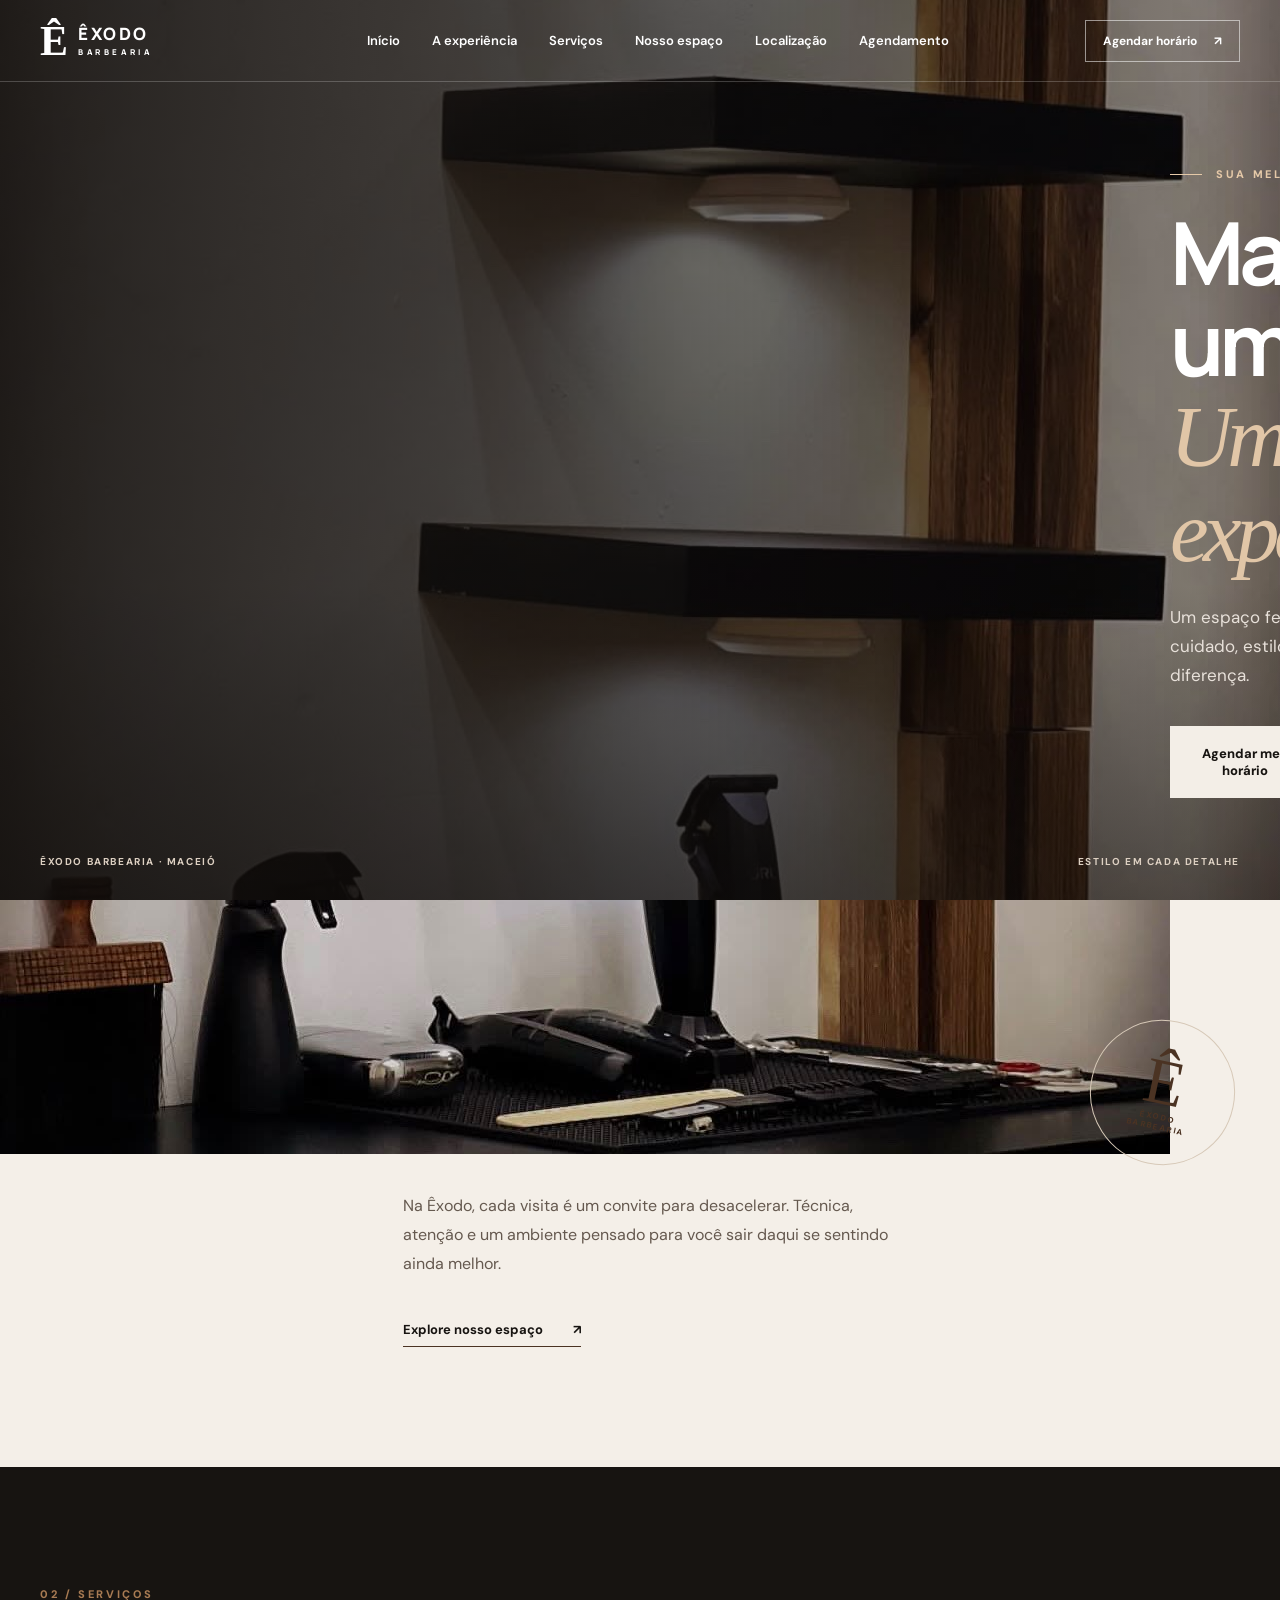
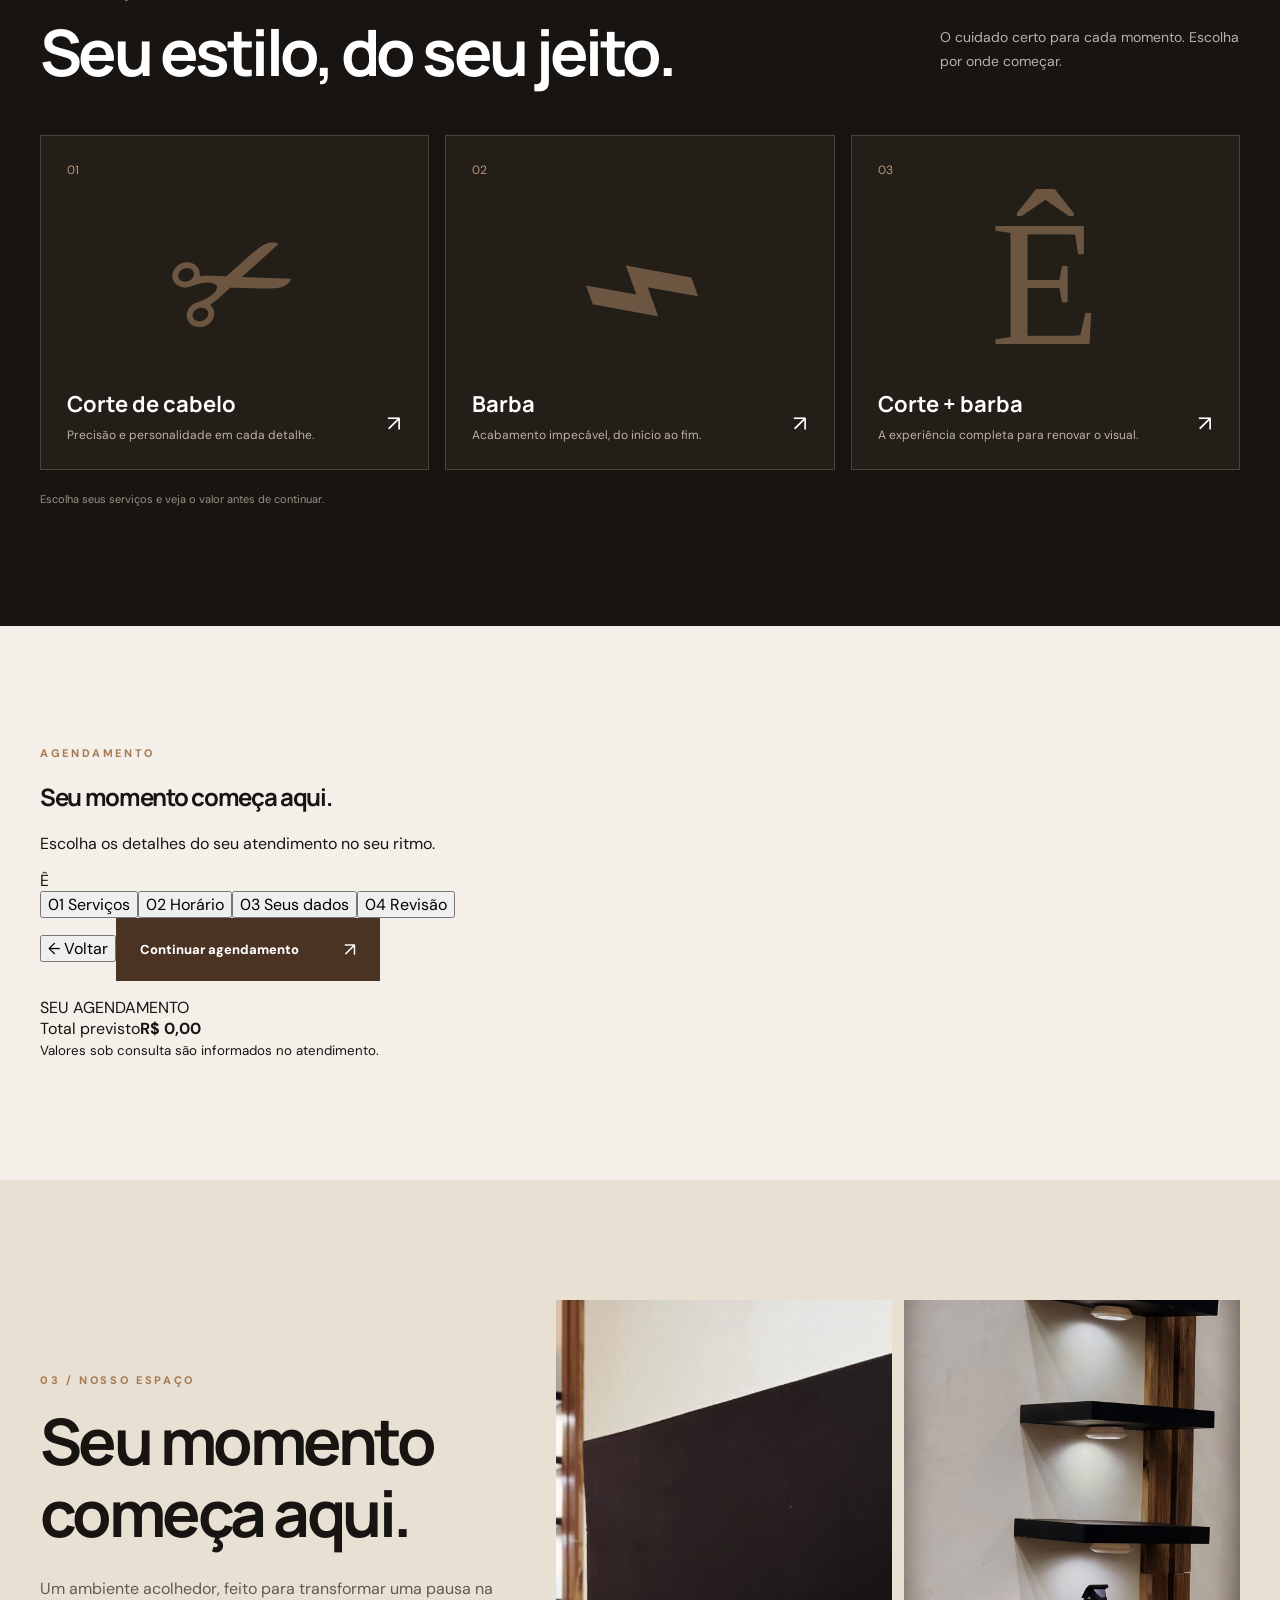
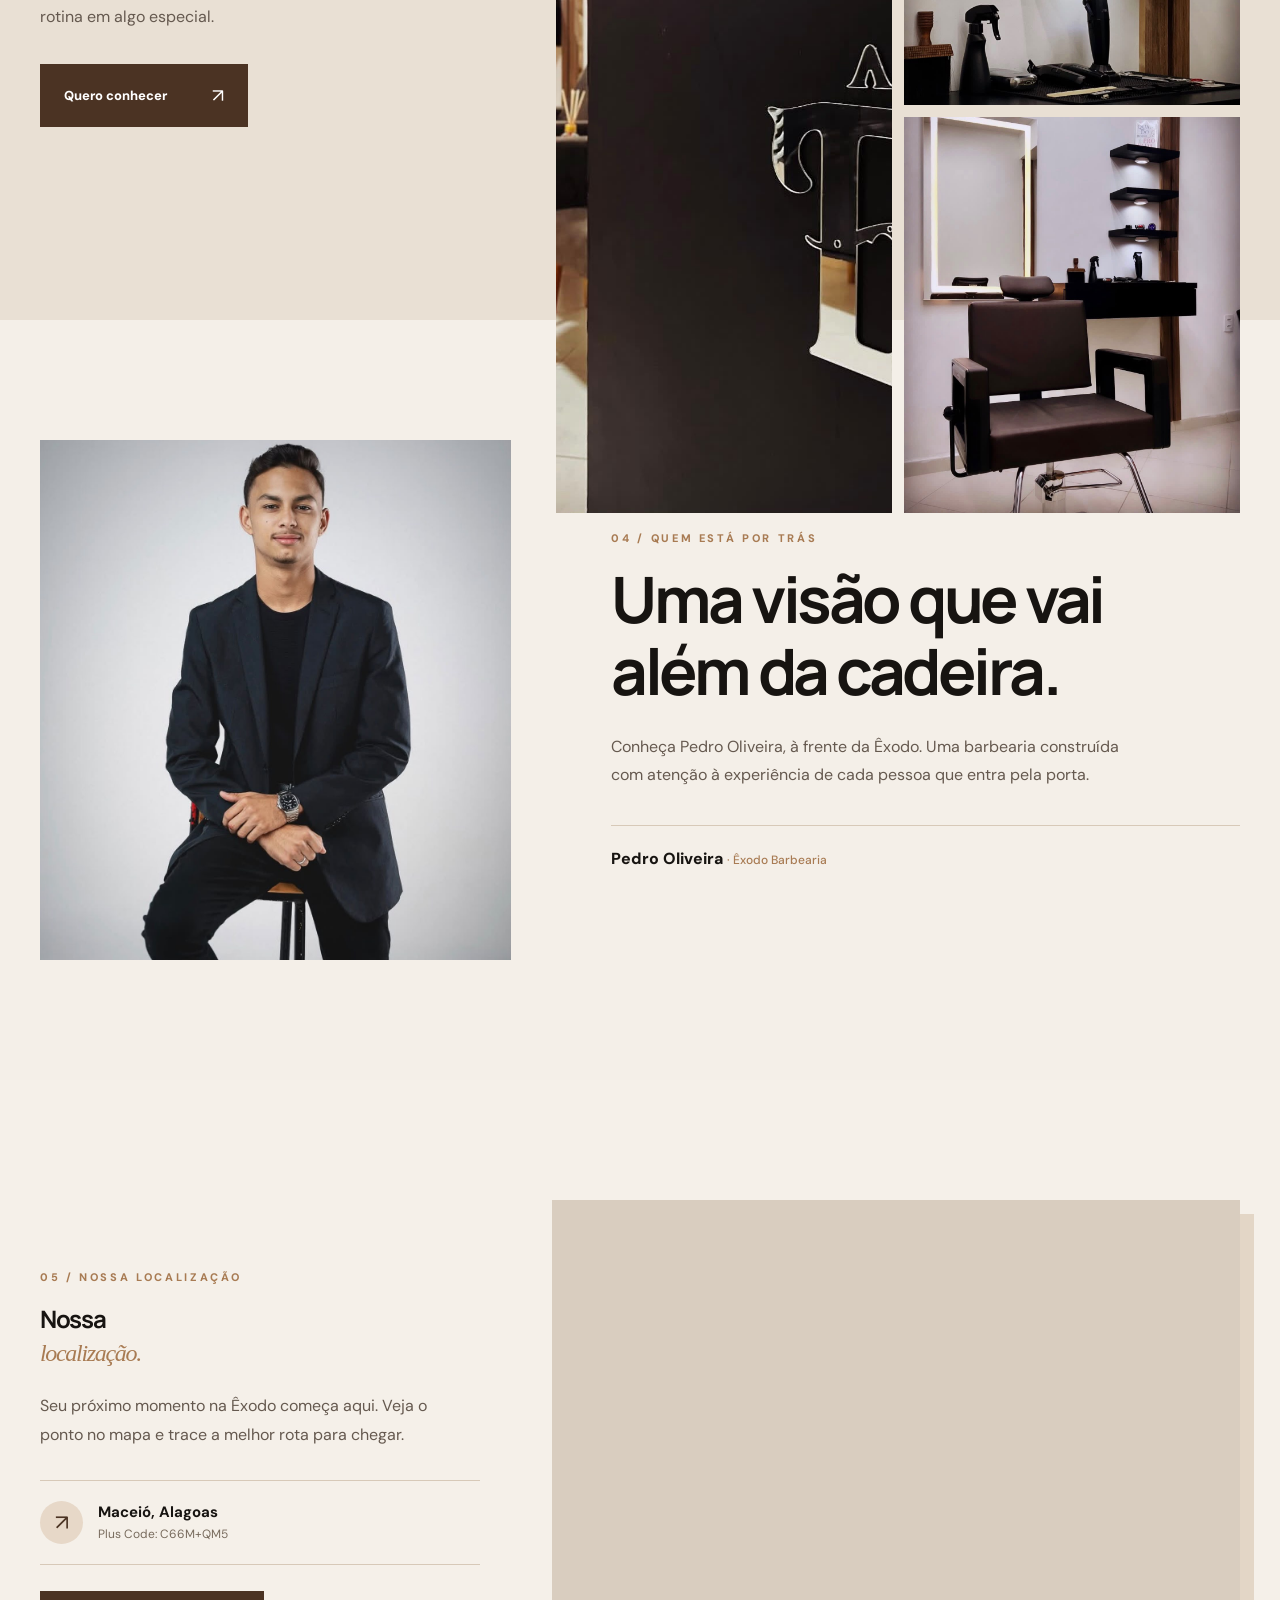
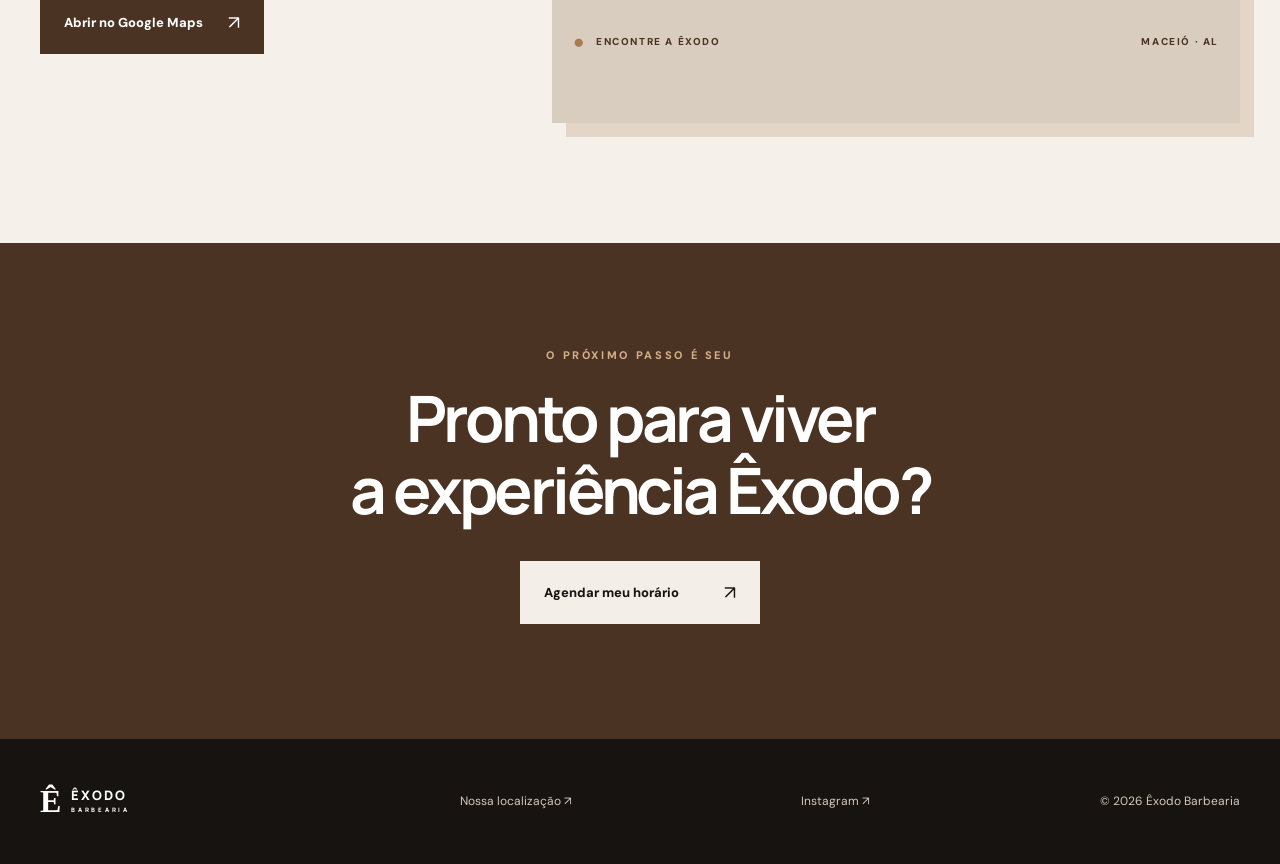
==== index.html @ f3e9aa23 "Atualiza frontend de agendamento da Êxodo" ====
<!doctype html>
<html lang="pt-BR">
<head>
  <meta charset="UTF-8" />
  <meta name="viewport" content="width=device-width, initial-scale=1" />
  <meta name="theme-color" content="#171411" />
  <meta name="description" content="Êxodo Barbearia — cuidado, técnica e presença em cada detalhe." />
  <title>Êxodo Barbearia — Seu estilo, seu momento</title>
  <link rel="preconnect" href="https://fonts.googleapis.com" />
  <link rel="preconnect" href="https://fonts.gstatic.com" crossorigin />
  <link href="https://fonts.googleapis.com/css2?family=DM+Sans:wght@400;500;600;700&family=Manrope:wght@400;500;600;700;800&display=swap" rel="stylesheet" />
  <link rel="stylesheet" href="styles.css" />
</head>
<body>
  <header class="site-header">
    <a class="brand" href="#inicio" aria-label="Êxodo Barbearia, início"><span class="brand-mark">Ê</span><span class="brand-name">ÊXODO <small>BARBEARIA</small></span></a>
    <nav id="navigation" aria-label="Navegação principal"><a href="#inicio">Início</a><a href="#experiencia">A experiência</a><a href="#servicos">Serviços</a><a href="#espaco">Nosso espaço</a><a href="#localizacao">Localização</a><a href="#agendamento">Agendamento</a></nav>
    <button class="header-cta" data-book>Agendar horário <span>↗</span></button>
    <button class="menu-toggle" aria-label="Abrir menu" aria-expanded="false">☰</button>
  </header>
  <main>
    <section class="hero" id="inicio">
      <div class="hero-image" role="img" aria-label="Interior da Êxodo Barbearia"></div><video class="hero-video" autoplay muted loop playsinline preload="metadata" poster="estrutura-exodo2.jpeg" aria-hidden="true"><source src="video-exodo-estrutura-ambiente.mp4" type="video/mp4" /></video>
      <div class="hero-overlay"></div>
      <div class="hero-content wrap"><div class="eyebrow"><span class="line"></span> SUA MELHOR VERSÃO COMEÇA AQUI</div><h1>Mais que um corte.<br><em>Uma experiência.</em></h1><p>Um espaço feito para quem valoriza cuidado, estilo e os detalhes que fazem a diferença.</p><div class="hero-actions"><button class="button button-light" data-book>Agendar meu horário <span>↗</span></button><a class="text-link" href="#experiencia">Conheça a Êxodo <span>↓</span></a></div></div>
      <div class="hero-bottom wrap"><span>ÊXODO BARBEARIA · MACEIÓ</span><span>ESTILO EM CADA DETALHE</span></div>
    </section>
    <section class="intro section wrap" id="experiencia"><div class="section-label">01 / A EXPERIÊNCIA</div><div><h2>O tempo é seu.<br><span>O cuidado é nosso.</span></h2><p>Na Êxodo, cada visita é um convite para desacelerar. Técnica, atenção e um ambiente pensado para você sair daqui se sentindo ainda melhor.</p><a href="#espaco" class="underline-link">Explore nosso espaço <span>↗</span></a></div><div class="intro-stamp"><span>Ê</span><small>ÊXODO<br>BARBEARIA</small></div></section>
    <section class="services section" id="servicos"><div class="wrap"><div class="section-top"><div><div class="section-label">02 / SERVIÇOS</div><h2>Seu estilo, do seu jeito.</h2></div><p>O cuidado certo para cada momento. Escolha por onde começar.</p></div><div class="service-grid"><button class="service-card" data-service="Corte de cabelo"><span class="service-number">01</span><span class="service-art">✂</span><span class="service-info"><strong>Corte de cabelo</strong><small>Precisão e personalidade em cada detalhe.</small></span><span class="service-arrow">↗</span></button><button class="service-card" data-service="Barba"><span class="service-number">02</span><span class="service-art razor">⌁</span><span class="service-info"><strong>Barba</strong><small>Acabamento impecável, do início ao fim.</small></span><span class="service-arrow">↗</span></button><button class="service-card" data-service="Corte + barba"><span class="service-number">03</span><span class="service-art combo">Ê</span><span class="service-info"><strong>Corte + barba</strong><small>A experiência completa para renovar o visual.</small></span><span class="service-arrow">↗</span></button></div><p class="service-note">Escolha seus serviços e veja o valor antes de continuar.</p></div></section>
    <section class="booking-section section" id="agendamento" aria-labelledby="booking-title"><div class="wrap"><div class="booking-heading reveal"><div><div class="section-label">AGENDAMENTO</div><h2 id="booking-title">Seu momento começa aqui.</h2><p>Escolha os detalhes do seu atendimento no seu ritmo.</p></div><div class="booking-heading-mark" aria-hidden="true">Ê</div></div><div class="booking-shell reveal"><nav class="booking-progress" aria-label="Etapas do agendamento"><button type="button" class="progress-step is-active" data-step-nav="1"><span>01</span> Serviços</button><button type="button" class="progress-step" data-step-nav="2"><span>02</span> Horário</button><button type="button" class="progress-step" data-step-nav="3"><span>03</span> Seus dados</button><button type="button" class="progress-step" data-step-nav="4"><span>04</span> Revisão</button></nav><div class="booking-body"><div class="booking-main"><div id="booking-step-content" aria-live="polite"></div><div class="booking-actions"><button type="button" class="booking-back" id="booking-back">← Voltar</button><button type="button" class="button button-dark" id="booking-next">Continuar agendamento <span>↗</span></button></div><p class="booking-feedback" id="booking-feedback" role="status" aria-live="polite"></p></div><aside class="booking-summary" aria-label="Resumo do agendamento"><span class="summary-kicker">SEU AGENDAMENTO</span><div id="booking-summary-content"></div><div class="summary-total"><span>Total previsto</span><strong id="booking-total">R$ 0,00</strong></div><small>Valores sob consulta são informados no atendimento.</small></aside></div></div></div></section>
    <section class="space section" id="espaco"><div class="wrap space-layout"><div class="space-copy"><div class="section-label">03 / NOSSO ESPAÇO</div><h2>Seu momento<br>começa aqui.</h2><p>Um ambiente acolhedor, feito para transformar uma pausa na rotina em algo especial.</p><button class="button button-dark" data-book>Quero conhecer <span>↗</span></button></div><div class="space-gallery"><img src="estrutura-exodo.jpeg" alt="Recepção da Êxodo Barbearia" /><img src="estrutura-exodo2.jpeg" alt="Cadeira e estação de atendimento da Êxodo" /><img src="estrutura-exodo3.jpeg" alt="Detalhes do espaço da Êxodo" /></div></div></section>
    <section class="founder section"><div class="wrap founder-layout"><div class="founder-photo"><img src="pedrooliveira-ceo-exodo.jpeg" alt="Pedro Oliveira, fundador da Êxodo Barbearia" /></div><div class="founder-copy"><div class="section-label">04 / QUEM ESTÁ POR TRÁS</div><h2>Uma visão que vai<br>além da cadeira.</h2><p>Conheça Pedro Oliveira, à frente da Êxodo. Uma barbearia construída com atenção à experiência de cada pessoa que entra pela porta.</p><div class="founder-name">Pedro Oliveira <span>· Êxodo Barbearia</span></div></div></div></section>
    <section class="location section" id="localizacao"><div class="wrap location-layout"><div class="location-copy"><div class="section-label">05 / NOSSA LOCALIZAÇÃO</div><h2>Nossa<br><span>localização.</span></h2><p>Seu próximo momento na Êxodo começa aqui. Veja o ponto no mapa e trace a melhor rota para chegar.</p><div class="location-details"><span class="location-icon" aria-hidden="true">↗</span><div><strong>Maceió, Alagoas</strong><small>Plus Code: C66M+QM5</small></div></div><a class="button button-dark location-button" href="https://maps.app.goo.gl/h9HuEcbDPDFx8FQZ6?g_st=ic" target="_blank" rel="noopener noreferrer" aria-label="Abrir localização no Google Maps">Abrir no Google Maps <span>↗</span></a></div><div class="location-map"><iframe title="Mapa da localização da Êxodo em Maceió" src="https://www.google.com/maps?q=-9.5881111,-35.7657778&amp;z=16&amp;output=embed" loading="lazy" referrerpolicy="no-referrer-when-downgrade" allowfullscreen></iframe><div class="map-caption"><span class="map-pin" aria-hidden="true">●</span><span>ENCONTRE A ÊXODO</span><span>MACEIÓ · AL</span></div></div></div></section>
    <section class="final-cta"><div class="wrap"><div class="section-label">O PRÓXIMO PASSO É SEU</div><h2>Pronto para viver<br>a experiência Êxodo?</h2><button class="button button-light" data-book>Agendar meu horário <span>↗</span></button></div></section>
  </main>
  <footer><div class="wrap footer-inner"><a class="brand" href="#inicio"><span class="brand-mark">Ê</span><span class="brand-name">ÊXODO <small>BARBEARIA</small></span></a><a href="#localizacao">Nossa localização ↗</a><a href="https://www.instagram.com/exodobarbearia_mcz/" target="_blank" rel="noopener noreferrer">Instagram ↗</a><span>© 2026 Êxodo Barbearia</span></div></footer>
  <script src="booking-config.js"></script>
  <script src="script.js"></script>
</body>
</html>
---- styles.css ----
:root{--ink:#171411;--brown:#4b3323;--tan:#a87b53;--cream:#f4efe8;--paper:#e9e0d4;--line:#d7c9b8}*{box-sizing:border-box}html{scroll-behavior:smooth}body{margin:0;background:var(--cream);color:var(--ink);font-family:'DM Sans',sans-serif}button,a{font:inherit}button{cursor:pointer}a{color:inherit;text-decoration:none}.wrap{width:min(1200px,calc(100% - 64px));margin:auto}.site-header{height:82px;position:absolute;top:0;left:0;right:0;z-index:10;display:flex;align-items:center;gap:40px;padding:0 max(32px,calc((100vw - 1200px)/2));color:white;border-bottom:1px solid #ffffff35}.brand{display:flex;align-items:center;gap:10px;min-width:190px}.brand-mark{font-family:Georgia,serif;font-weight:bold;font-size:42px;line-height:1}.brand-name{font-family:Manrope,sans-serif;font-size:17px;font-weight:800;letter-spacing:.15em;line-height:1.05}.brand-name small{display:block;font-size:8px;letter-spacing:.45em;margin-top:5px}.site-header nav{display:flex;align-items:center;gap:32px;margin:auto;font-size:13px;font-weight:600}.site-header nav a:hover,.text-link:hover{color:#dcc3a6}.header-cta{border:1px solid #fff8;background:transparent;color:white;padding:12px 17px;font-size:12px;font-weight:700;white-space:nowrap}.header-cta span{margin-left:14px}.header-cta:hover{background:white;color:var(--ink)}.menu-toggle{display:none;border:0;background:none;color:white;font-size:28px}.hero{min-height:770px;height:100vh;max-height:950px;position:relative;color:white;display:flex;align-items:center}.hero-image,.hero-overlay{position:absolute;inset:0}.hero-image{background:url('estrutura-exodo2.jpeg') center 48%/cover}.hero-overlay{background:linear-gradient(90deg,rgba(15,12,10,.88) 0%,rgba(15,12,10,.68) 42%,rgba(15,12,10,.25) 100%),linear-gradient(0deg,rgba(15,12,10,.44),transparent 35%)}.hero-content{position:relative;z-index:1;padding-top:65px}.eyebrow,.section-label,.modal-label{font-size:11px;font-weight:800;letter-spacing:.24em}.eyebrow{display:flex;align-items:center;gap:14px;color:#e5c9a8}.line{width:32px;height:1px;background:currentColor}.hero h1,h2{font-family:Manrope,sans-serif;letter-spacing:-.055em}.hero h1{font-size:clamp(50px,6.8vw,100px);line-height:1.04;margin:26px 0}.hero h1 em{font-family:Georgia,serif;font-weight:400;letter-spacing:-.065em;color:#e1c6a7}.hero-content p{font-size:17px;line-height:1.7;max-width:480px;color:#e8e1da}.hero-actions{display:flex;align-items:center;gap:36px;margin-top:36px}.button{border:0;padding:19px 24px;font-weight:800;font-size:13px;display:inline-flex;gap:45px;align-items:center;justify-content:space-between}.button span{font-size:19px;font-weight:400}.button-light{background:#f3eee7;color:var(--ink)}.button-dark{background:var(--brown);color:white}.button:hover{transform:translateY(-2px)}.text-link{font-size:13px;font-weight:700}.text-link span{margin-left:12px}.hero-bottom{position:absolute;bottom:32px;left:0;right:0;z-index:1;display:flex;justify-content:space-between;font-size:10px;font-weight:700;letter-spacing:.16em;color:#ddd0c2}.section{padding-top:120px;padding-bottom:120px}.section-label{color:var(--tan)}.intro{display:grid;grid-template-columns:1fr 2fr 150px;gap:40px;align-items:start}.intro h2,.section-top h2,.space h2,.founder h2,.final-cta h2{font-size:clamp(40px,5vw,68px);line-height:1.12;margin:0 0 26px}.intro h2 span{font-family:Georgia,serif;font-weight:400;font-style:italic;color:var(--tan)}.intro p,.space p,.founder p{max-width:510px;font-size:16px;line-height:1.8;color:#65594f}.underline-link{display:inline-flex;border-bottom:1px solid var(--brown);padding:18px 0 8px;margin-top:8px;font-size:13px;font-weight:700;gap:30px}.intro-stamp{border:1px solid var(--line);border-radius:50%;width:145px;height:145px;display:flex;flex-direction:column;align-items:center;justify-content:center;transform:rotate(12deg);color:var(--brown)}.intro-stamp span{font-family:Georgia,serif;font-size:65px;line-height:.9}.intro-stamp small{text-align:center;font-size:8px;font-weight:800;letter-spacing:.2em}.services{background:var(--ink);color:white}.section-top{display:flex;align-items:end;justify-content:space-between;gap:30px;margin-bottom:48px}.section-top h2{margin:15px 0 0}.section-top p{width:300px;line-height:1.7;color:#bcb0a5;font-size:14px}.service-grid{display:grid;grid-template-columns:repeat(3,1fr);gap:16px}.service-card{background:#241e19;border:1px solid #4e4138;color:white;min-height:335px;text-align:left;padding:26px;display:flex;flex-direction:column;position:relative;overflow:hidden;transition:background .2s,transform .2s}.service-card:hover{background:#33281f;transform:translateY(-4px)}.service-number{font-size:12px;color:#bc9776}.service-art{font-family:Georgia,serif;font-size:150px;line-height:1;margin:auto;color:#a98462;opacity:.55;transform:rotate(-20deg)}.service-art.razor{font-size:210px}.service-art.combo{font-size:180px;transform:none}.service-info{display:flex;flex-direction:column;gap:8px}.service-info strong{font-family:Manrope,sans-serif;font-size:22px}.service-info small{font-size:12px;color:#bdb2a8}.service-arrow{position:absolute;right:27px;bottom:31px;font-size:22px}.service-note{color:#9e9185;font-size:11px;margin:22px 0 0}.space{background:var(--paper)}.space-layout{display:grid;grid-template-columns: .8fr 1.2fr;gap:60px;align-items:center}.space h2{margin-top:18px}.space-copy p{margin-bottom:32px}.space-gallery{height:500px;display:grid;grid-template-columns:1fr 1fr;grid-template-rows:1fr 1fr;gap:12px}.space-gallery img{width:100%;height:100%;object-fit:cover}.space-gallery img:first-child{grid-row:span 2}.founder-layout{display:grid;grid-template-columns:.75fr 1fr;gap:100px;align-items:center}.founder-photo{height:520px;overflow:hidden;background:#ded9d3}.founder-photo img{height:100%;width:100%;object-fit:cover;object-position:center 23%}.founder h2{margin-top:18px}.founder-name{border-top:1px solid var(--line);padding-top:22px;margin-top:35px;font-weight:800}.founder-name span{color:var(--tan);font-size:12px;font-weight:500}.final-cta{background:var(--brown);color:white;text-align:center;padding:105px 0 115px}.final-cta .section-label{color:#d4ae88}.final-cta h2{margin:20px 0 35px}footer{background:#161310;color:#d5c9bb}.footer-inner{min-height:125px;display:flex;align-items:center;justify-content:space-between;gap:25px;font-size:12px}footer .brand{color:white}footer .brand-mark{font-size:32px}footer .brand-name{font-size:13px}footer .brand-name small{font-size:6px}dialog{border:0;width:min(520px,calc(100% - 32px));padding:44px;background:var(--cream);color:var(--ink);box-shadow:0 30px 100px #0009}dialog::backdrop{background:#100d0ac9}.modal-close{position:absolute;right:20px;top:14px;background:none;border:0;font-size:30px;color:var(--brown)}dialog h2{font-size:36px;line-height:1.12;margin:18px 0}dialog p{color:#73675d;line-height:1.6;font-size:14px}.booking-options{display:grid;gap:8px;margin:28px 0}.booking-options button{background:white;border:1px solid var(--line);padding:17px;text-align:left;display:flex;justify-content:space-between;font-weight:700}.booking-options button:hover,.booking-options button.selected{border-color:var(--brown);background:#ece0d3}.booking-selection{font-size:13px;font-weight:700;color:var(--brown);margin-bottom:18px}.modal-disclaimer{display:block;font-size:11px;color:#81766b;line-height:1.5}@media(max-width:900px){.site-header{padding:0 24px}.site-header nav{gap:16px}.site-header nav a{font-size:11px}.header-cta{padding:10px}.intro{grid-template-columns:1fr 2fr}.intro-stamp{display:none}.founder-layout{gap:50px}}@media(max-width:680px){.wrap{width:calc(100% - 40px)}.site-header{height:70px;padding:0 20px;justify-content:space-between}.brand{min-width:auto}.brand-mark{font-size:35px}.brand-name{font-size:14px}.site-header nav{display:none;position:absolute;top:70px;left:0;right:0;background:var(--ink);padding:22px;flex-direction:column;align-items:stretch;gap:0}.site-header nav.open{display:flex}.site-header nav a{padding:13px 0;font-size:15px}.header-cta{display:none}.menu-toggle{display:block}.hero{min-height:690px;height:88vh}.hero-image{background-position:58% center}.hero-overlay{background:linear-gradient(90deg,#100d0bd9,#100d0b65),linear-gradient(0deg,#100d0b90,transparent 40%)}.hero-content{padding-top:60px}.hero h1{font-size:clamp(46px,12vw,68px)}.hero-content p{font-size:14px;max-width:340px}.hero-actions{align-items:flex-start;flex-direction:column;gap:24px}.hero-bottom span:last-child{display:none}.section{padding-top:80px;padding-bottom:80px}.intro,.space-layout,.founder-layout{display:block}.intro>.section-label{margin-bottom:28px}.intro h2,.section-top h2,.space h2,.founder h2,.final-cta h2{font-size:42px}.section-top{display:block}.section-top p{width:auto}.service-grid{grid-template-columns:1fr}.service-card{min-height:220px}.service-art{font-size:95px}.service-art.razor{font-size:120px}.service-art.combo{font-size:110px}.space-gallery{height:380px;margin-top:45px}.founder-photo{height:380px;margin-bottom:40px}.final-cta{padding:85px 0}.footer-inner{padding:35px 0;display:grid;grid-template-columns:1fr 1fr}.footer-inner .brand{grid-column:span 2}}

.location{background:#f5f0e9}.location-layout{display:grid;grid-template-columns:.78fr 1.22fr;gap:72px;align-items:center}.location h2{margin:18px 0 24px}.location h2 span{font-family:Georgia,serif;font-style:italic;font-weight:400;color:var(--tan)}.location-copy>p{font-size:16px;line-height:1.8;color:#65594f;max-width:400px;margin:0 0 30px}.location-details{display:flex;align-items:center;gap:15px;padding:20px 0;border-top:1px solid var(--line);border-bottom:1px solid var(--line);margin-bottom:26px}.location-icon{width:43px;height:43px;display:grid;place-items:center;border-radius:50%;background:#e7d8c8;color:var(--brown);font-size:22px}.location-details strong,.location-details small{display:block}.location-details strong{font-size:15px}.location-details small{font-size:12px;color:#786b5d;margin-top:4px}.location-button{gap:25px}.location-map{min-height:475px;position:relative;background:#d9cdbf;padding:10px 10px 58px;box-shadow:14px 14px 0 #e3d6c6}.location-map iframe{border:0;width:100%;height:407px;display:block;filter:grayscale(.35) contrast(.95)}.map-caption{height:48px;display:flex;align-items:center;gap:10px;padding:0 11px;font-size:10px;font-weight:800;letter-spacing:.16em;color:var(--brown)}.map-caption span:last-child{margin-left:auto}.map-pin{font-size:19px;color:var(--tan)}@media(max-width:900px){.location-layout{gap:35px}}@media(max-width:680px){.location-layout{display:block}.location-copy{margin-bottom:40px}.location-map{min-height:360px;padding-bottom:55px;box-shadow:8px 8px 0 #e3d6c6}.location-map iframe{height:300px}.map-caption{font-size:9px}}
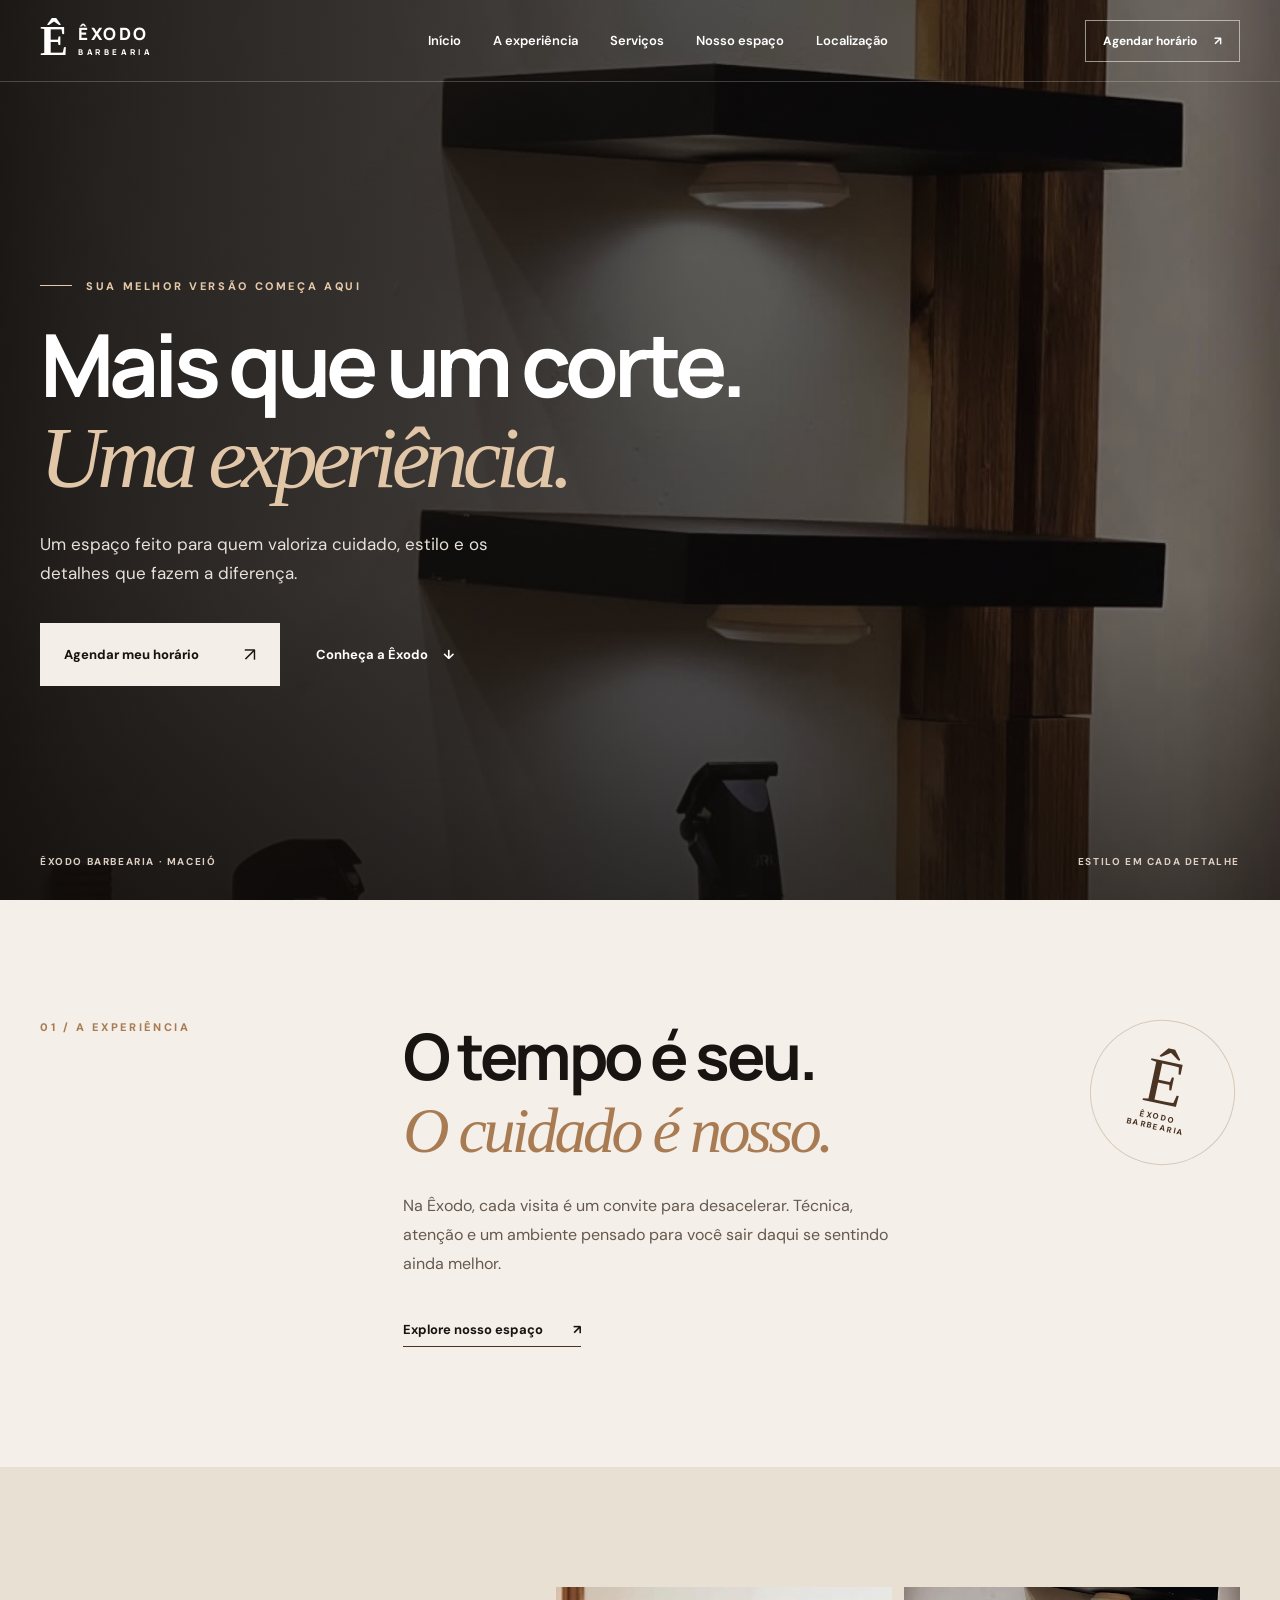
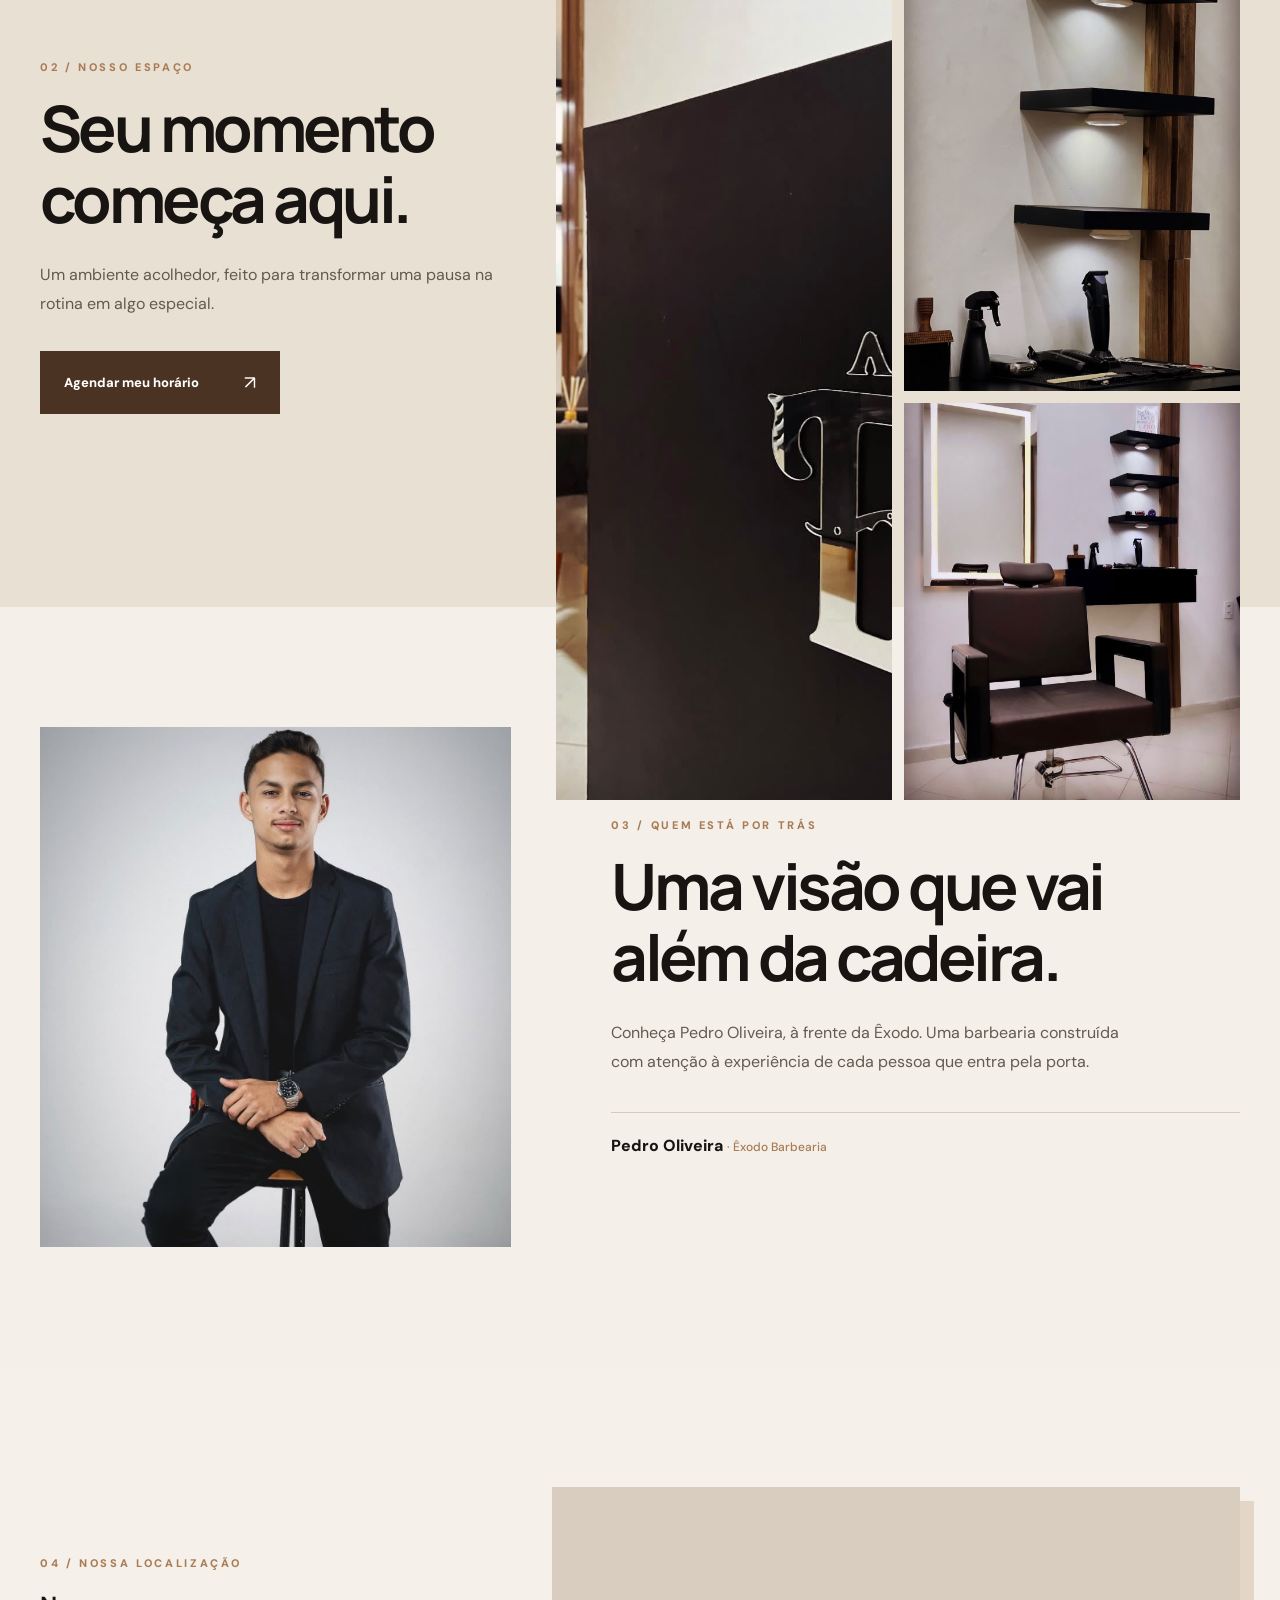
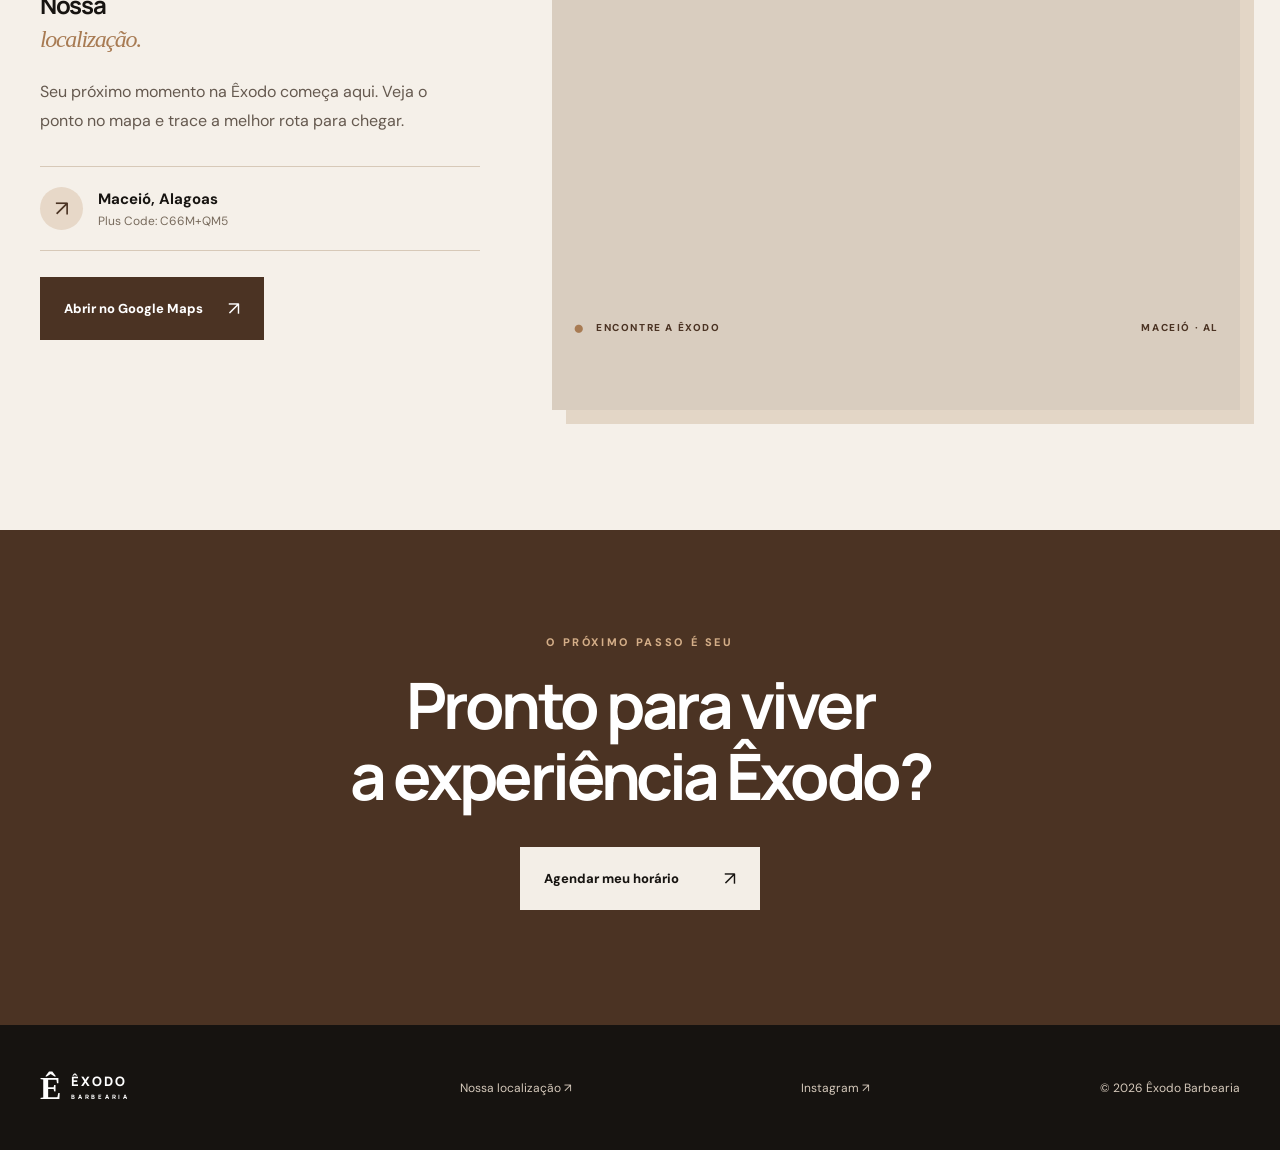
==== commit b4407395: "Separa agendamento em página própria com fotos dos serviços" ====
--- a/index.html
+++ b/index.html
@@ -14,27 +14,24 @@
 <body>
   <header class="site-header">
     <a class="brand" href="#inicio" aria-label="Êxodo Barbearia, início"><span class="brand-mark">Ê</span><span class="brand-name">ÊXODO <small>BARBEARIA</small></span></a>
-    <nav id="navigation" aria-label="Navegação principal"><a href="#inicio">Início</a><a href="#experiencia">A experiência</a><a href="#servicos">Serviços</a><a href="#espaco">Nosso espaço</a><a href="#localizacao">Localização</a><a href="#agendamento">Agendamento</a></nav>
-    <button class="header-cta" data-book>Agendar horário <span>↗</span></button>
+    <nav id="navigation" aria-label="Navegação principal"><a href="#inicio">Início</a><a href="#experiencia">A experiência</a><a href="agendamento.html">Serviços</a><a href="#espaco">Nosso espaço</a><a href="#localizacao">Localização</a></nav>
+    <a class="header-cta" href="agendamento.html">Agendar horário <span>↗</span></a>
     <button class="menu-toggle" aria-label="Abrir menu" aria-expanded="false">☰</button>
   </header>
   <main>
     <section class="hero" id="inicio">
       <div class="hero-image" role="img" aria-label="Interior da Êxodo Barbearia"></div><video class="hero-video" autoplay muted loop playsinline preload="metadata" poster="estrutura-exodo2.jpeg" aria-hidden="true"><source src="video-exodo-estrutura-ambiente.mp4" type="video/mp4" /></video>
       <div class="hero-overlay"></div>
-      <div class="hero-content wrap"><div class="eyebrow"><span class="line"></span> SUA MELHOR VERSÃO COMEÇA AQUI</div><h1>Mais que um corte.<br><em>Uma experiência.</em></h1><p>Um espaço feito para quem valoriza cuidado, estilo e os detalhes que fazem a diferença.</p><div class="hero-actions"><button class="button button-light" data-book>Agendar meu horário <span>↗</span></button><a class="text-link" href="#experiencia">Conheça a Êxodo <span>↓</span></a></div></div>
+      <div class="hero-content wrap"><div class="eyebrow"><span class="line"></span> SUA MELHOR VERSÃO COMEÇA AQUI</div><h1>Mais que um corte.<br><em>Uma experiência.</em></h1><p>Um espaço feito para quem valoriza cuidado, estilo e os detalhes que fazem a diferença.</p><div class="hero-actions"><a class="button button-light" href="agendamento.html">Agendar meu horário <span>↗</span></a><a class="text-link" href="#experiencia">Conheça a Êxodo <span>↓</span></a></div></div>
       <div class="hero-bottom wrap"><span>ÊXODO BARBEARIA · MACEIÓ</span><span>ESTILO EM CADA DETALHE</span></div>
     </section>
     <section class="intro section wrap" id="experiencia"><div class="section-label">01 / A EXPERIÊNCIA</div><div><h2>O tempo é seu.<br><span>O cuidado é nosso.</span></h2><p>Na Êxodo, cada visita é um convite para desacelerar. Técnica, atenção e um ambiente pensado para você sair daqui se sentindo ainda melhor.</p><a href="#espaco" class="underline-link">Explore nosso espaço <span>↗</span></a></div><div class="intro-stamp"><span>Ê</span><small>ÊXODO<br>BARBEARIA</small></div></section>
-    <section class="services section" id="servicos"><div class="wrap"><div class="section-top"><div><div class="section-label">02 / SERVIÇOS</div><h2>Seu estilo, do seu jeito.</h2></div><p>O cuidado certo para cada momento. Escolha por onde começar.</p></div><div class="service-grid"><button class="service-card" data-service="Corte de cabelo"><span class="service-number">01</span><span class="service-art">✂</span><span class="service-info"><strong>Corte de cabelo</strong><small>Precisão e personalidade em cada detalhe.</small></span><span class="service-arrow">↗</span></button><button class="service-card" data-service="Barba"><span class="service-number">02</span><span class="service-art razor">⌁</span><span class="service-info"><strong>Barba</strong><small>Acabamento impecável, do início ao fim.</small></span><span class="service-arrow">↗</span></button><button class="service-card" data-service="Corte + barba"><span class="service-number">03</span><span class="service-art combo">Ê</span><span class="service-info"><strong>Corte + barba</strong><small>A experiência completa para renovar o visual.</small></span><span class="service-arrow">↗</span></button></div><p class="service-note">Escolha seus serviços e veja o valor antes de continuar.</p></div></section>
-    <section class="booking-section section" id="agendamento" aria-labelledby="booking-title"><div class="wrap"><div class="booking-heading reveal"><div><div class="section-label">AGENDAMENTO</div><h2 id="booking-title">Seu momento começa aqui.</h2><p>Escolha os detalhes do seu atendimento no seu ritmo.</p></div><div class="booking-heading-mark" aria-hidden="true">Ê</div></div><div class="booking-shell reveal"><nav class="booking-progress" aria-label="Etapas do agendamento"><button type="button" class="progress-step is-active" data-step-nav="1"><span>01</span> Serviços</button><button type="button" class="progress-step" data-step-nav="2"><span>02</span> Horário</button><button type="button" class="progress-step" data-step-nav="3"><span>03</span> Seus dados</button><button type="button" class="progress-step" data-step-nav="4"><span>04</span> Revisão</button></nav><div class="booking-body"><div class="booking-main"><div id="booking-step-content" aria-live="polite"></div><div class="booking-actions"><button type="button" class="booking-back" id="booking-back">← Voltar</button><button type="button" class="button button-dark" id="booking-next">Continuar agendamento <span>↗</span></button></div><p class="booking-feedback" id="booking-feedback" role="status" aria-live="polite"></p></div><aside class="booking-summary" aria-label="Resumo do agendamento"><span class="summary-kicker">SEU AGENDAMENTO</span><div id="booking-summary-content"></div><div class="summary-total"><span>Total previsto</span><strong id="booking-total">R$ 0,00</strong></div><small>Valores sob consulta são informados no atendimento.</small></aside></div></div></div></section>
-    <section class="space section" id="espaco"><div class="wrap space-layout"><div class="space-copy"><div class="section-label">03 / NOSSO ESPAÇO</div><h2>Seu momento<br>começa aqui.</h2><p>Um ambiente acolhedor, feito para transformar uma pausa na rotina em algo especial.</p><button class="button button-dark" data-book>Quero conhecer <span>↗</span></button></div><div class="space-gallery"><img src="estrutura-exodo.jpeg" alt="Recepção da Êxodo Barbearia" /><img src="estrutura-exodo2.jpeg" alt="Cadeira e estação de atendimento da Êxodo" /><img src="estrutura-exodo3.jpeg" alt="Detalhes do espaço da Êxodo" /></div></div></section>
-    <section class="founder section"><div class="wrap founder-layout"><div class="founder-photo"><img src="pedrooliveira-ceo-exodo.jpeg" alt="Pedro Oliveira, fundador da Êxodo Barbearia" /></div><div class="founder-copy"><div class="section-label">04 / QUEM ESTÁ POR TRÁS</div><h2>Uma visão que vai<br>além da cadeira.</h2><p>Conheça Pedro Oliveira, à frente da Êxodo. Uma barbearia construída com atenção à experiência de cada pessoa que entra pela porta.</p><div class="founder-name">Pedro Oliveira <span>· Êxodo Barbearia</span></div></div></div></section>
-    <section class="location section" id="localizacao"><div class="wrap location-layout"><div class="location-copy"><div class="section-label">05 / NOSSA LOCALIZAÇÃO</div><h2>Nossa<br><span>localização.</span></h2><p>Seu próximo momento na Êxodo começa aqui. Veja o ponto no mapa e trace a melhor rota para chegar.</p><div class="location-details"><span class="location-icon" aria-hidden="true">↗</span><div><strong>Maceió, Alagoas</strong><small>Plus Code: C66M+QM5</small></div></div><a class="button button-dark location-button" href="https://maps.app.goo.gl/h9HuEcbDPDFx8FQZ6?g_st=ic" target="_blank" rel="noopener noreferrer" aria-label="Abrir localização no Google Maps">Abrir no Google Maps <span>↗</span></a></div><div class="location-map"><iframe title="Mapa da localização da Êxodo em Maceió" src="https://www.google.com/maps?q=-9.5881111,-35.7657778&amp;z=16&amp;output=embed" loading="lazy" referrerpolicy="no-referrer-when-downgrade" allowfullscreen></iframe><div class="map-caption"><span class="map-pin" aria-hidden="true">●</span><span>ENCONTRE A ÊXODO</span><span>MACEIÓ · AL</span></div></div></div></section>
-    <section class="final-cta"><div class="wrap"><div class="section-label">O PRÓXIMO PASSO É SEU</div><h2>Pronto para viver<br>a experiência Êxodo?</h2><button class="button button-light" data-book>Agendar meu horário <span>↗</span></button></div></section>
+    <section class="space section" id="espaco"><div class="wrap space-layout"><div class="space-copy"><div class="section-label">02 / NOSSO ESPAÇO</div><h2>Seu momento<br>começa aqui.</h2><p>Um ambiente acolhedor, feito para transformar uma pausa na rotina em algo especial.</p><a class="button button-dark" href="agendamento.html">Agendar meu horário <span>↗</span></a></div><div class="space-gallery"><img src="estrutura-exodo.jpeg" alt="Recepção da Êxodo Barbearia" /><img src="estrutura-exodo2.jpeg" alt="Cadeira e estação de atendimento da Êxodo" /><img src="estrutura-exodo3.jpeg" alt="Detalhes do espaço da Êxodo" /></div></div></section>
+    <section class="founder section"><div class="wrap founder-layout"><div class="founder-photo"><img src="pedrooliveira-ceo-exodo.jpeg" alt="Pedro Oliveira, fundador da Êxodo Barbearia" /></div><div class="founder-copy"><div class="section-label">03 / QUEM ESTÁ POR TRÁS</div><h2>Uma visão que vai<br>além da cadeira.</h2><p>Conheça Pedro Oliveira, à frente da Êxodo. Uma barbearia construída com atenção à experiência de cada pessoa que entra pela porta.</p><div class="founder-name">Pedro Oliveira <span>· Êxodo Barbearia</span></div></div></div></section>
+    <section class="location section" id="localizacao"><div class="wrap location-layout"><div class="location-copy"><div class="section-label">04 / NOSSA LOCALIZAÇÃO</div><h2>Nossa<br><span>localização.</span></h2><p>Seu próximo momento na Êxodo começa aqui. Veja o ponto no mapa e trace a melhor rota para chegar.</p><div class="location-details"><span class="location-icon" aria-hidden="true">↗</span><div><strong>Maceió, Alagoas</strong><small>Plus Code: C66M+QM5</small></div></div><a class="button button-dark location-button" href="https://maps.app.goo.gl/h9HuEcbDPDFx8FQZ6?g_st=ic" target="_blank" rel="noopener noreferrer" aria-label="Abrir localização no Google Maps">Abrir no Google Maps <span>↗</span></a></div><div class="location-map"><iframe title="Mapa da localização da Êxodo em Maceió" src="https://www.google.com/maps?q=-9.5881111,-35.7657778&amp;z=16&amp;output=embed" loading="lazy" referrerpolicy="no-referrer-when-downgrade" allowfullscreen></iframe><div class="map-caption"><span class="map-pin" aria-hidden="true">●</span><span>ENCONTRE A ÊXODO</span><span>MACEIÓ · AL</span></div></div></div></section>
+    <section class="final-cta"><div class="wrap"><div class="section-label">O PRÓXIMO PASSO É SEU</div><h2>Pronto para viver<br>a experiência Êxodo?</h2><a class="button button-light" href="agendamento.html">Agendar meu horário <span>↗</span></a></div></section>
   </main>
   <footer><div class="wrap footer-inner"><a class="brand" href="#inicio"><span class="brand-mark">Ê</span><span class="brand-name">ÊXODO <small>BARBEARIA</small></span></a><a href="#localizacao">Nossa localização ↗</a><a href="https://www.instagram.com/exodobarbearia_mcz/" target="_blank" rel="noopener noreferrer">Instagram ↗</a><span>© 2026 Êxodo Barbearia</span></div></footer>
-  <script src="booking-config.js"></script>
   <script src="script.js"></script>
 </body>
 </html>
--- a/styles.css
+++ b/styles.css
@@ -1,3 +1,5 @@
 :root{--ink:#171411;--brown:#4b3323;--tan:#a87b53;--cream:#f4efe8;--paper:#e9e0d4;--line:#d7c9b8}*{box-sizing:border-box}html{scroll-behavior:smooth}body{margin:0;background:var(--cream);color:var(--ink);font-family:'DM Sans',sans-serif}button,a{font:inherit}button{cursor:pointer}a{color:inherit;text-decoration:none}.wrap{width:min(1200px,calc(100% - 64px));margin:auto}.site-header{height:82px;position:absolute;top:0;left:0;right:0;z-index:10;display:flex;align-items:center;gap:40px;padding:0 max(32px,calc((100vw - 1200px)/2));color:white;border-bottom:1px solid #ffffff35}.brand{display:flex;align-items:center;gap:10px;min-width:190px}.brand-mark{font-family:Georgia,serif;font-weight:bold;font-size:42px;line-height:1}.brand-name{font-family:Manrope,sans-serif;font-size:17px;font-weight:800;letter-spacing:.15em;line-height:1.05}.brand-name small{display:block;font-size:8px;letter-spacing:.45em;margin-top:5px}.site-header nav{display:flex;align-items:center;gap:32px;margin:auto;font-size:13px;font-weight:600}.site-header nav a:hover,.text-link:hover{color:#dcc3a6}.header-cta{border:1px solid #fff8;background:transparent;color:white;padding:12px 17px;font-size:12px;font-weight:700;white-space:nowrap}.header-cta span{margin-left:14px}.header-cta:hover{background:white;color:var(--ink)}.menu-toggle{display:none;border:0;background:none;color:white;font-size:28px}.hero{min-height:770px;height:100vh;max-height:950px;position:relative;color:white;display:flex;align-items:center}.hero-image,.hero-overlay{position:absolute;inset:0}.hero-image{background:url('estrutura-exodo2.jpeg') center 48%/cover}.hero-overlay{background:linear-gradient(90deg,rgba(15,12,10,.88) 0%,rgba(15,12,10,.68) 42%,rgba(15,12,10,.25) 100%),linear-gradient(0deg,rgba(15,12,10,.44),transparent 35%)}.hero-content{position:relative;z-index:1;padding-top:65px}.eyebrow,.section-label,.modal-label{font-size:11px;font-weight:800;letter-spacing:.24em}.eyebrow{display:flex;align-items:center;gap:14px;color:#e5c9a8}.line{width:32px;height:1px;background:currentColor}.hero h1,h2{font-family:Manrope,sans-serif;letter-spacing:-.055em}.hero h1{font-size:clamp(50px,6.8vw,100px);line-height:1.04;margin:26px 0}.hero h1 em{font-family:Georgia,serif;font-weight:400;letter-spacing:-.065em;color:#e1c6a7}.hero-content p{font-size:17px;line-height:1.7;max-width:480px;color:#e8e1da}.hero-actions{display:flex;align-items:center;gap:36px;margin-top:36px}.button{border:0;padding:19px 24px;font-weight:800;font-size:13px;display:inline-flex;gap:45px;align-items:center;justify-content:space-between}.button span{font-size:19px;font-weight:400}.button-light{background:#f3eee7;color:var(--ink)}.button-dark{background:var(--brown);color:white}.button:hover{transform:translateY(-2px)}.text-link{font-size:13px;font-weight:700}.text-link span{margin-left:12px}.hero-bottom{position:absolute;bottom:32px;left:0;right:0;z-index:1;display:flex;justify-content:space-between;font-size:10px;font-weight:700;letter-spacing:.16em;color:#ddd0c2}.section{padding-top:120px;padding-bottom:120px}.section-label{color:var(--tan)}.intro{display:grid;grid-template-columns:1fr 2fr 150px;gap:40px;align-items:start}.intro h2,.section-top h2,.space h2,.founder h2,.final-cta h2{font-size:clamp(40px,5vw,68px);line-height:1.12;margin:0 0 26px}.intro h2 span{font-family:Georgia,serif;font-weight:400;font-style:italic;color:var(--tan)}.intro p,.space p,.founder p{max-width:510px;font-size:16px;line-height:1.8;color:#65594f}.underline-link{display:inline-flex;border-bottom:1px solid var(--brown);padding:18px 0 8px;margin-top:8px;font-size:13px;font-weight:700;gap:30px}.intro-stamp{border:1px solid var(--line);border-radius:50%;width:145px;height:145px;display:flex;flex-direction:column;align-items:center;justify-content:center;transform:rotate(12deg);color:var(--brown)}.intro-stamp span{font-family:Georgia,serif;font-size:65px;line-height:.9}.intro-stamp small{text-align:center;font-size:8px;font-weight:800;letter-spacing:.2em}.services{background:var(--ink);color:white}.section-top{display:flex;align-items:end;justify-content:space-between;gap:30px;margin-bottom:48px}.section-top h2{margin:15px 0 0}.section-top p{width:300px;line-height:1.7;color:#bcb0a5;font-size:14px}.service-grid{display:grid;grid-template-columns:repeat(3,1fr);gap:16px}.service-card{background:#241e19;border:1px solid #4e4138;color:white;min-height:335px;text-align:left;padding:26px;display:flex;flex-direction:column;position:relative;overflow:hidden;transition:background .2s,transform .2s}.service-card:hover{background:#33281f;transform:translateY(-4px)}.service-number{font-size:12px;color:#bc9776}.service-art{font-family:Georgia,serif;font-size:150px;line-height:1;margin:auto;color:#a98462;opacity:.55;transform:rotate(-20deg)}.service-art.razor{font-size:210px}.service-art.combo{font-size:180px;transform:none}.service-info{display:flex;flex-direction:column;gap:8px}.service-info strong{font-family:Manrope,sans-serif;font-size:22px}.service-info small{font-size:12px;color:#bdb2a8}.service-arrow{position:absolute;right:27px;bottom:31px;font-size:22px}.service-note{color:#9e9185;font-size:11px;margin:22px 0 0}.space{background:var(--paper)}.space-layout{display:grid;grid-template-columns: .8fr 1.2fr;gap:60px;align-items:center}.space h2{margin-top:18px}.space-copy p{margin-bottom:32px}.space-gallery{height:500px;display:grid;grid-template-columns:1fr 1fr;grid-template-rows:1fr 1fr;gap:12px}.space-gallery img{width:100%;height:100%;object-fit:cover}.space-gallery img:first-child{grid-row:span 2}.founder-layout{display:grid;grid-template-columns:.75fr 1fr;gap:100px;align-items:center}.founder-photo{height:520px;overflow:hidden;background:#ded9d3}.founder-photo img{height:100%;width:100%;object-fit:cover;object-position:center 23%}.founder h2{margin-top:18px}.founder-name{border-top:1px solid var(--line);padding-top:22px;margin-top:35px;font-weight:800}.founder-name span{color:var(--tan);font-size:12px;font-weight:500}.final-cta{background:var(--brown);color:white;text-align:center;padding:105px 0 115px}.final-cta .section-label{color:#d4ae88}.final-cta h2{margin:20px 0 35px}footer{background:#161310;color:#d5c9bb}.footer-inner{min-height:125px;display:flex;align-items:center;justify-content:space-between;gap:25px;font-size:12px}footer .brand{color:white}footer .brand-mark{font-size:32px}footer .brand-name{font-size:13px}footer .brand-name small{font-size:6px}dialog{border:0;width:min(520px,calc(100% - 32px));padding:44px;background:var(--cream);color:var(--ink);box-shadow:0 30px 100px #0009}dialog::backdrop{background:#100d0ac9}.modal-close{position:absolute;right:20px;top:14px;background:none;border:0;font-size:30px;color:var(--brown)}dialog h2{font-size:36px;line-height:1.12;margin:18px 0}dialog p{color:#73675d;line-height:1.6;font-size:14px}.booking-options{display:grid;gap:8px;margin:28px 0}.booking-options button{background:white;border:1px solid var(--line);padding:17px;text-align:left;display:flex;justify-content:space-between;font-weight:700}.booking-options button:hover,.booking-options button.selected{border-color:var(--brown);background:#ece0d3}.booking-selection{font-size:13px;font-weight:700;color:var(--brown);margin-bottom:18px}.modal-disclaimer{display:block;font-size:11px;color:#81766b;line-height:1.5}@media(max-width:900px){.site-header{padding:0 24px}.site-header nav{gap:16px}.site-header nav a{font-size:11px}.header-cta{padding:10px}.intro{grid-template-columns:1fr 2fr}.intro-stamp{display:none}.founder-layout{gap:50px}}@media(max-width:680px){.wrap{width:calc(100% - 40px)}.site-header{height:70px;padding:0 20px;justify-content:space-between}.brand{min-width:auto}.brand-mark{font-size:35px}.brand-name{font-size:14px}.site-header nav{display:none;position:absolute;top:70px;left:0;right:0;background:var(--ink);padding:22px;flex-direction:column;align-items:stretch;gap:0}.site-header nav.open{display:flex}.site-header nav a{padding:13px 0;font-size:15px}.header-cta{display:none}.menu-toggle{display:block}.hero{min-height:690px;height:88vh}.hero-image{background-position:58% center}.hero-overlay{background:linear-gradient(90deg,#100d0bd9,#100d0b65),linear-gradient(0deg,#100d0b90,transparent 40%)}.hero-content{padding-top:60px}.hero h1{font-size:clamp(46px,12vw,68px)}.hero-content p{font-size:14px;max-width:340px}.hero-actions{align-items:flex-start;flex-direction:column;gap:24px}.hero-bottom span:last-child{display:none}.section{padding-top:80px;padding-bottom:80px}.intro,.space-layout,.founder-layout{display:block}.intro>.section-label{margin-bottom:28px}.intro h2,.section-top h2,.space h2,.founder h2,.final-cta h2{font-size:42px}.section-top{display:block}.section-top p{width:auto}.service-grid{grid-template-columns:1fr}.service-card{min-height:220px}.service-art{font-size:95px}.service-art.razor{font-size:120px}.service-art.combo{font-size:110px}.space-gallery{height:380px;margin-top:45px}.founder-photo{height:380px;margin-bottom:40px}.final-cta{padding:85px 0}.footer-inner{padding:35px 0;display:grid;grid-template-columns:1fr 1fr}.footer-inner .brand{grid-column:span 2}}
 
 .location{background:#f5f0e9}.location-layout{display:grid;grid-template-columns:.78fr 1.22fr;gap:72px;align-items:center}.location h2{margin:18px 0 24px}.location h2 span{font-family:Georgia,serif;font-style:italic;font-weight:400;color:var(--tan)}.location-copy>p{font-size:16px;line-height:1.8;color:#65594f;max-width:400px;margin:0 0 30px}.location-details{display:flex;align-items:center;gap:15px;padding:20px 0;border-top:1px solid var(--line);border-bottom:1px solid var(--line);margin-bottom:26px}.location-icon{width:43px;height:43px;display:grid;place-items:center;border-radius:50%;background:#e7d8c8;color:var(--brown);font-size:22px}.location-details strong,.location-details small{display:block}.location-details strong{font-size:15px}.location-details small{font-size:12px;color:#786b5d;margin-top:4px}.location-button{gap:25px}.location-map{min-height:475px;position:relative;background:#d9cdbf;padding:10px 10px 58px;box-shadow:14px 14px 0 #e3d6c6}.location-map iframe{border:0;width:100%;height:407px;display:block;filter:grayscale(.35) contrast(.95)}.map-caption{height:48px;display:flex;align-items:center;gap:10px;padding:0 11px;font-size:10px;font-weight:800;letter-spacing:.16em;color:var(--brown)}.map-caption span:last-child{margin-left:auto}.map-pin{font-size:19px;color:var(--tan)}@media(max-width:900px){.location-layout{gap:35px}}@media(max-width:680px){.location-layout{display:block}.location-copy{margin-bottom:40px}.location-map{min-height:360px;padding-bottom:55px;box-shadow:8px 8px 0 #e3d6c6}.location-map iframe{height:300px}.map-caption{font-size:9px}}
+/* Vídeo, movimento e fluxo de agendamento */
+.hero-video{position:absolute;inset:0;width:100%;height:100%;object-fit:cover;object-position:center;z-index:0}.hero-overlay{z-index:1;background:linear-gradient(90deg,rgba(15,12,10,.9) 0%,rgba(15,12,10,.68) 48%,rgba(15,12,10,.38) 100%),linear-gradient(0deg,rgba(15,12,10,.52),transparent 35%)}.hero-content,.hero-bottom{z-index:2}.will-reveal{opacity:0;transform:translateY(20px);transition:opacity .7s ease,transform .7s cubic-bezier(.2,.75,.25,1)}.will-reveal.is-visible{opacity:1;transform:none}.service-card:nth-child(2){transition-delay:.08s}.service-card:nth-child(3){transition-delay:.16s}.booking-section{background:#ded2c3;scroll-margin-top:10px}.booking-heading{display:flex;justify-content:space-between;align-items:end;margin-bottom:38px}.booking-heading h2{font-size:clamp(42px,5.3vw,68px);line-height:1.1;margin:14px 0 12px}.booking-heading p{color:#65594f;font-size:15px;margin:0}.booking-heading-mark{font-family:Georgia,serif;font-size:110px;line-height:.8;color:#c5b09b;opacity:.65}.booking-shell{background:#f5f0e9;border:1px solid #cab9a6;box-shadow:16px 16px 0 #c6b29b}.booking-progress{display:grid;grid-template-columns:repeat(4,1fr);border-bottom:1px solid #d8c9b8}.progress-step{border:0;background:transparent;text-align:left;padding:23px 26px;color:#8f8070;font-size:13px;font-weight:700;display:flex;align-items:center;gap:12px;white-space:nowrap}.progress-step+.progress-step{border-left:1px solid #e4d9cb}.progress-step span{width:31px;height:31px;border:1px solid #c9b7a2;border-radius:50%;display:grid;place-items:center;font-size:10px}.progress-step.is-active{background:#ede3d6;color:#4b3323}.progress-step.is-active span,.progress-step.is-done span{background:#4b3323;color:#fff;border-color:#4b3323}.progress-step.is-done{color:#4b3323}.progress-step:disabled{cursor:default}.booking-body{display:grid;grid-template-columns:minmax(0,1fr) 320px}.booking-main{padding:38px 42px 32px;min-width:0}.booking-summary{border-left:1px solid #dacaba;background:#eee5da;padding:38px 30px;display:flex;flex-direction:column;min-height:540px}.summary-kicker,.step-intro>span{font-size:10px;letter-spacing:.19em;font-weight:800;color:#a27b5c}.step-intro h3{font-family:Manrope,sans-serif;font-size:clamp(29px,3vw,40px);letter-spacing:-.045em;margin:10px 0}.step-intro p{color:#776a5d;line-height:1.6;font-size:13px;max-width:560px;margin:0 0 27px}.booking-service-grid{display:grid;grid-template-columns:repeat(2,minmax(0,1fr));gap:10px}.booking-service-card{background:#fffdfa;border:1px solid #dfd3c5;min-height:108px;text-align:left;position:relative;padding:19px 49px 18px 19px;display:grid;grid-template-columns:34px 1fr;column-gap:11px;align-content:center;transition:border-color .2s,background .2s,transform .2s}.booking-service-card:hover{border-color:#9b7655;transform:translateY(-2px)}.booking-service-card.selected{border-color:#4b3323;background:#eee3d6}.booking-service-symbol{font-family:Georgia,serif;font-size:29px;grid-row:span 2;color:#9f7a58;align-self:center}.booking-service-name{font-weight:800;font-size:14px}.booking-service-price{font-size:12px;color:#766555;margin-top:6px}.booking-check{position:absolute;right:17px;top:17px;width:24px;height:24px;border-radius:50%;border:1px solid #cdbda9;display:grid;place-items:center;font-size:16px;color:#765640}.selected .booking-check{background:#4b3323;color:white;border-color:#4b3323}.booking-actions{display:flex;align-items:center;justify-content:space-between;gap:12px;margin-top:28px}.booking-back{border:0;background:none;color:#5b4331;padding:12px 0;font-size:13px;font-weight:800}.booking-back[hidden]{visibility:hidden;display:block}.booking-actions .button{padding:15px 19px;gap:25px}.booking-actions .button:disabled{opacity:.55;cursor:not-allowed;transform:none}.booking-feedback{color:#9b3e2e;font-size:12px;min-height:18px;margin:12px 0 0}.summary-row{padding:21px 0;border-bottom:1px solid #d9c9b9;display:grid;gap:8px}.summary-row span{font-size:11px;color:#8f7e6c}.summary-row strong{font-size:14px;line-height:1.5;overflow-wrap:anywhere}.summary-total{margin-top:auto;display:flex;align-items:end;justify-content:space-between;gap:10px;padding-top:28px}.summary-total span{font-size:12px;color:#6d5d4e}.summary-total strong{font-family:Manrope,sans-serif;font-size:24px;letter-spacing:-.05em;text-align:right}.booking-summary>small{color:#92806e;font-size:10px;line-height:1.5;margin-top:10px}.field-title{font-weight:800;font-size:13px;margin:25px 0 13px}.field-title small{font-weight:500;color:#9a806a;margin-left:5px}.barber-grid{display:grid;grid-template-columns:1fr 1fr;gap:10px}.barber-card{border:1px solid #dfd3c5;background:white;display:flex;align-items:center;gap:12px;text-align:left;padding:10px;min-width:0}.barber-card.selected{border-color:#4b3323;background:#eee3d6}.barber-card img,.barber-avatar{width:52px;height:52px;object-fit:cover;object-position:center 20%;border-radius:50%;flex:none}.barber-avatar{display:grid;place-items:center;background:#d7c7b6;color:#6b513d;font:28px Georgia,serif}.barber-card strong,.barber-card small{display:block}.barber-card strong{font-size:13px}.barber-card small{font-size:10px;color:#8c7967;margin-top:3px}.barber-radio{width:15px;height:15px;border:1px solid #bfae9c;border-radius:50%;margin-left:auto;flex:none}.barber-card.selected .barber-radio{background:#4b3323;box-shadow:inset 0 0 0 3px #eee3d6}.date-strip{display:flex;gap:8px;overflow-x:auto;scrollbar-width:thin;padding:0 0 10px}.date-pill{border:1px solid #d8c7b6;background:white;min-width:60px;height:68px;display:grid;place-content:center;gap:4px;text-align:center}.date-pill.selected,.time-pill.selected{background:#4b3323;color:white;border-color:#4b3323}.date-pill small{text-transform:uppercase;font-size:10px}.date-pill strong{font-size:18px}.date-field{display:flex;align-items:center;justify-content:space-between;gap:12px;font-size:12px;color:#766555}.date-field input{border:1px solid #d8c7b6;background:white;color:#4b3323;padding:9px;font:inherit;max-width:175px}.time-grid{display:grid;grid-template-columns:repeat(4,1fr);gap:8px}.time-pill{border:1px solid #d8c7b6;background:white;color:#4b3323;padding:13px 5px;font-weight:800;font-size:12px}.preview-note{font-size:11px;color:#8a7662;line-height:1.5;margin:17px 0 0}.identity-fields{display:grid;gap:18px;max-width:520px}.identity-fields label{display:grid;gap:9px;font-weight:800;font-size:12px}.identity-fields input{width:100%;border:1px solid #d8c7b6;background:white;color:#241b15;padding:16px;font:15px 'DM Sans',sans-serif;border-radius:0}.identity-fields input:focus,.date-field input:focus{outline:2px solid #9f7a58;outline-offset:2px}.review-list{border-top:1px solid #d8c7b6}.review-list>div{padding:15px 0;border-bottom:1px solid #d8c7b6;display:grid;grid-template-columns:140px 1fr;gap:15px;font-size:13px}.review-list span{color:#897766}.review-list strong{font-weight:800;line-height:1.5}.review-notice{background:#ece2d6;border-left:3px solid #9f7a58;padding:15px;margin-top:25px;color:#705a45;font-size:12px;line-height:1.6}@media(max-width:900px){.booking-body{grid-template-columns:minmax(0,1fr) 260px}.booking-main{padding:30px 25px}.booking-summary{padding:30px 22px}.progress-step{padding:18px 12px;font-size:11px;gap:6px}}@media(max-width:680px){.hero-video{object-position:58% center}.hero-overlay{background:linear-gradient(90deg,#100d0bd9,#100d0b7a),linear-gradient(0deg,#100d0b99,transparent 42%)}.booking-heading-mark{display:none}.booking-heading h2{font-size:43px}.booking-shell{box-shadow:8px 8px 0 #c6b29b}.booking-progress{grid-template-columns:repeat(4,1fr)}.progress-step{padding:12px 3px 13px;justify-content:center;display:grid;text-align:center;gap:5px;font-size:9px;white-space:normal}.progress-step span{margin:auto;width:26px;height:26px}.booking-body{display:flex;flex-direction:column}.booking-main{padding:27px 18px 24px}.booking-summary{order:-1;min-height:auto;border-left:0;border-bottom:1px solid #d8c7b6;padding:18px;display:block}.booking-summary #booking-summary-content{display:none}.booking-summary .summary-total{padding:0;margin:0;align-items:center}.booking-summary>small{display:none}.booking-service-grid{gap:8px}.booking-service-card{min-height:105px;padding:15px 32px 14px 12px;grid-template-columns:1fr}.booking-service-symbol{display:none}.booking-service-name{font-size:13px}.booking-check{top:12px;right:10px;width:20px;height:20px}.booking-actions .button{padding:14px 12px;gap:10px;font-size:11px}.barber-card{gap:8px}.barber-card img,.barber-avatar{width:40px;height:40px}.barber-card small{font-size:9px}.barber-radio{display:none}.time-grid{grid-template-columns:repeat(4,1fr)}.review-list>div{grid-template-columns:100px 1fr}}@media(prefers-reduced-motion:reduce){*,*::before,*::after{scroll-behavior:auto!important;animation-duration:.01ms!important;transition-duration:.01ms!important}.hero-video{display:none}.will-reveal{opacity:1;transform:none}}
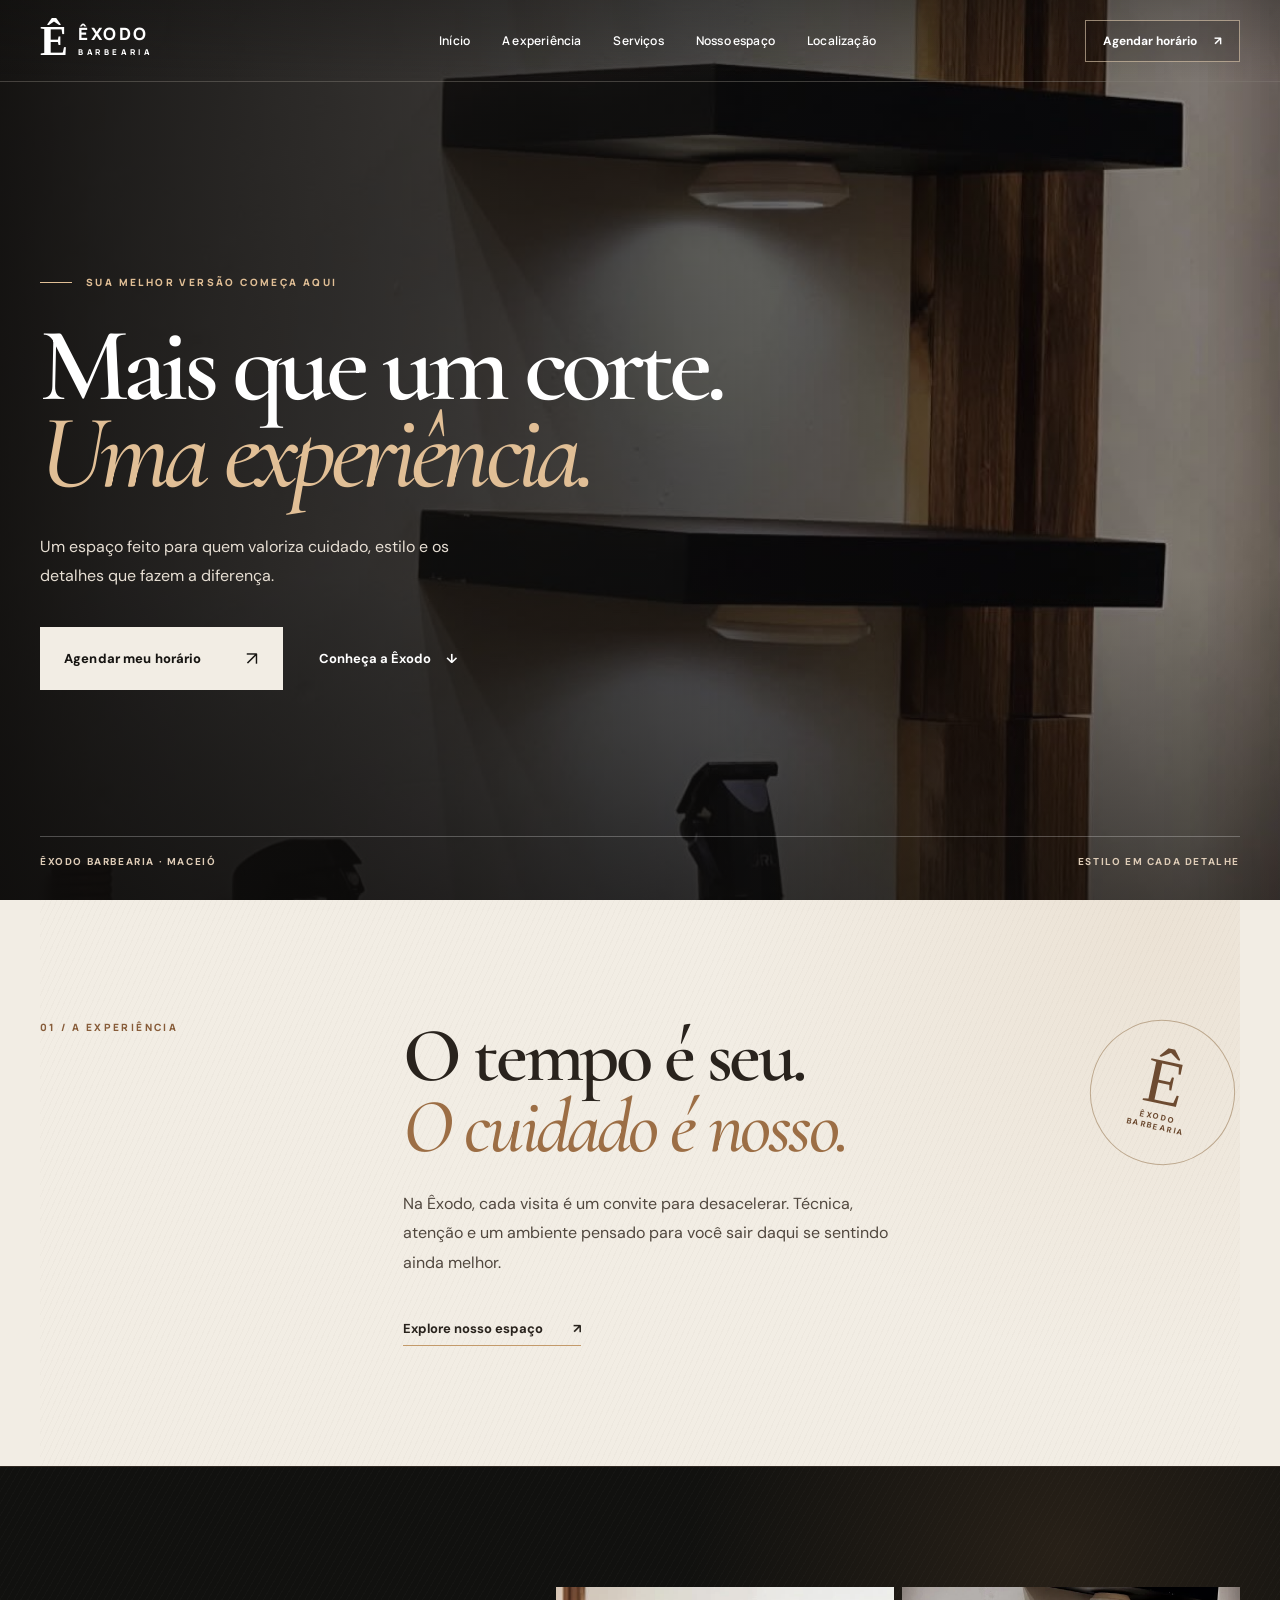
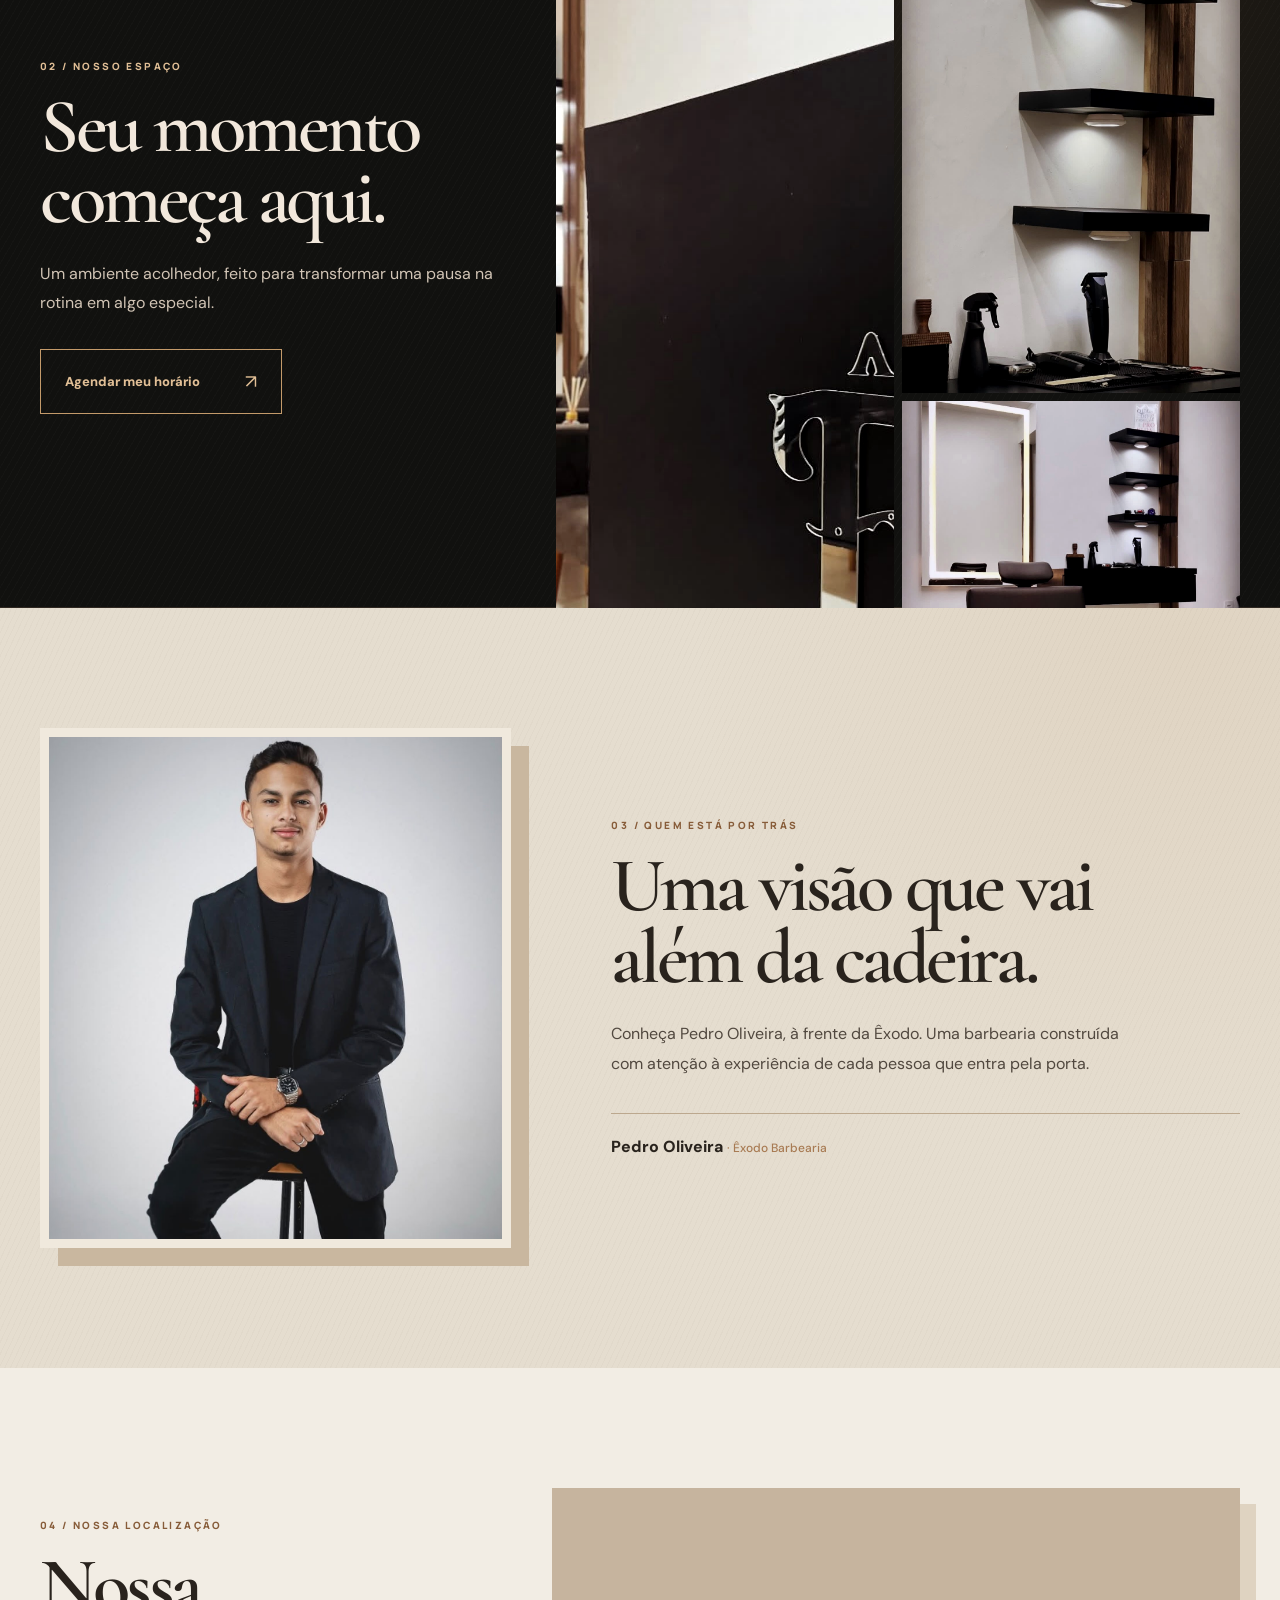
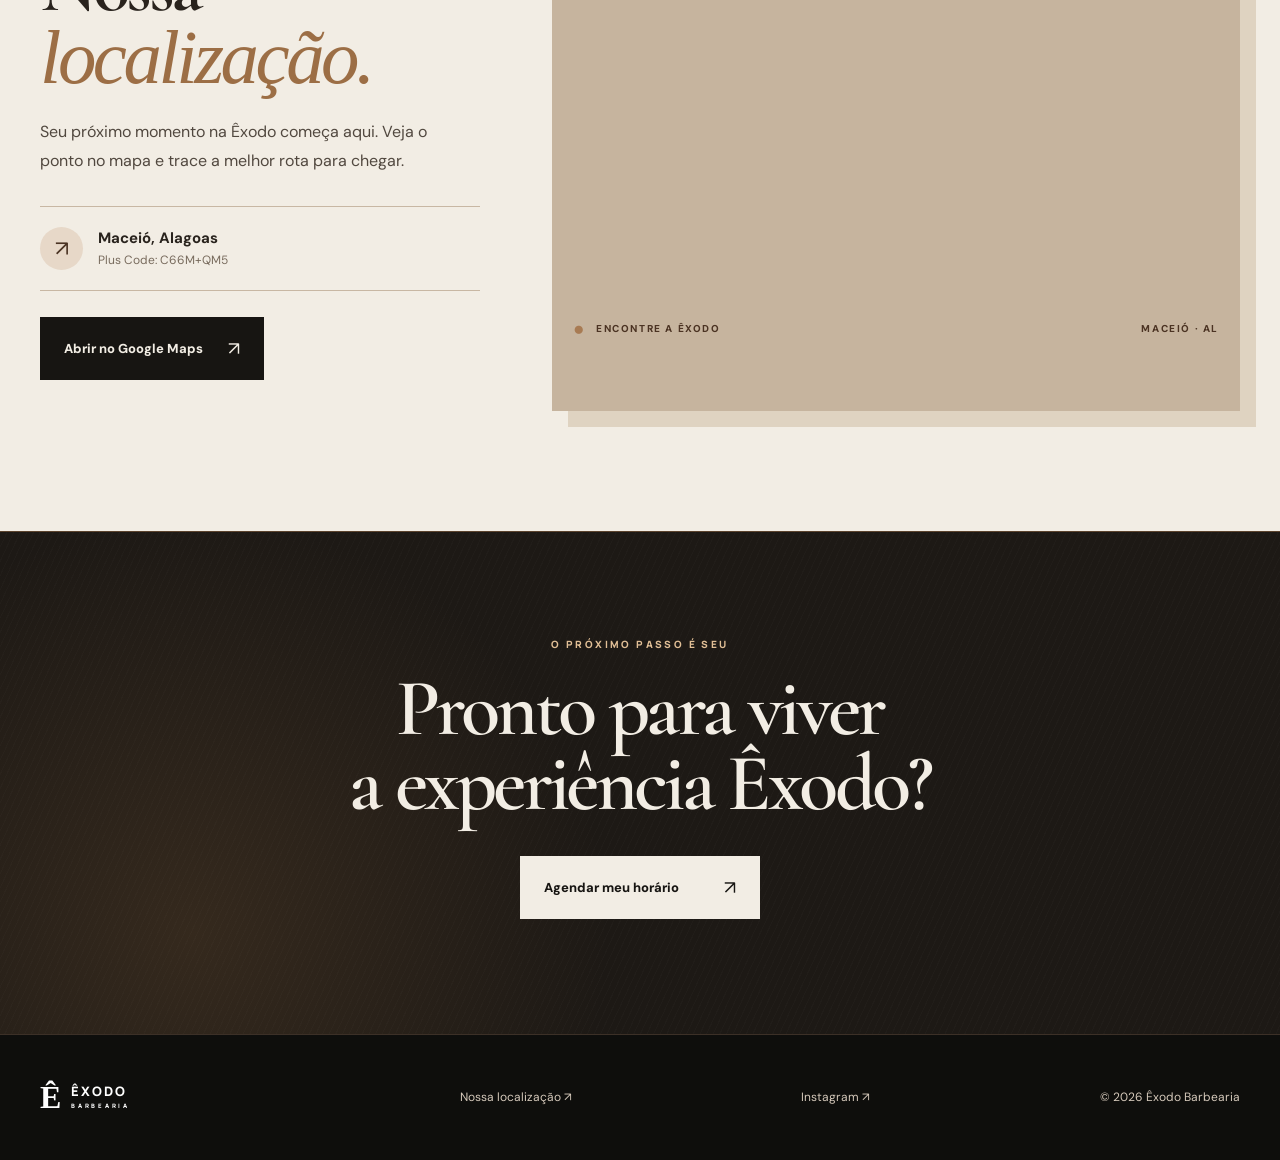
==== commit e8828ba3: "Refina identidade visual e contraste das páginas" ====
--- a/index.html
+++ b/index.html
@@ -8,8 +8,9 @@
   <title>Êxodo Barbearia — Seu estilo, seu momento</title>
   <link rel="preconnect" href="https://fonts.googleapis.com" />
   <link rel="preconnect" href="https://fonts.gstatic.com" crossorigin />
-  <link href="https://fonts.googleapis.com/css2?family=DM+Sans:wght@400;500;600;700&family=Manrope:wght@400;500;600;700;800&display=swap" rel="stylesheet" />
+  <link href="https://fonts.googleapis.com/css2?family=Cormorant+Garamond:ital,wght@0,500;0,600;0,700;1,500;1,600&family=DM+Sans:wght@400;500;600;700&family=Manrope:wght@400;500;600;700;800&display=swap" rel="stylesheet" />
   <link rel="stylesheet" href="styles.css" />
+  <link rel="stylesheet" href="premium.css" />
 </head>
 <body>
   <header class="site-header">
--- a/premium.css
+++ b/premium.css
@@ -0,0 +1,170 @@
+/* Êxodo — identidade editorial e contraste */
+:root {
+  --ex-ink: #171512;
+  --ex-black: #11110f;
+  --ex-coffee: #29211b;
+  --ex-paper: #f2ede4;
+  --ex-ivory: #e6ddcf;
+  --ex-gold: #c39a6a;
+  --ex-gold-light: #e1bf96;
+  --ex-text: #29231d;
+  --ex-muted: #675d52;
+  --ex-line: #cbbdab;
+}
+body { background: var(--ex-paper); color: var(--ex-text); font-family: 'DM Sans', sans-serif; }
+::selection { background: var(--ex-gold); color: var(--ex-black); }
+:focus-visible { outline: 2px solid var(--ex-gold); outline-offset: 3px; }
+h1, h2, h3 { text-wrap: balance; }
+.section-label, .eyebrow, .summary-kicker, .step-intro > span {
+  font-family: 'Manrope', sans-serif;
+  font-size: 10px;
+  font-weight: 800;
+  letter-spacing: .24em;
+}
+.section-label { color: #875c39; }
+.button, .header-cta {
+  transition: transform .25s ease, background-color .25s ease, color .25s ease, border-color .25s ease;
+}
+.button:hover, .header-cta:hover { transform: translateY(-3px); }
+.button-dark { background: var(--ex-ink); color: var(--ex-paper); }
+.button-dark:hover { background: #4b3526; }
+.button-light { background: var(--ex-paper); color: var(--ex-ink); }
+.button-light:hover { background: #e1c8aa; }
+
+/* Página inicial */
+.site-header { border-bottom-color: rgba(245,236,221,.22); background: linear-gradient(180deg,rgba(12,11,10,.28),transparent); }
+.site-header nav { font-family:'Manrope',sans-serif; font-size:12px; letter-spacing:.015em; }
+.site-header nav a { position:relative; padding:9px 0; }
+.site-header nav a::after { content:''; position:absolute; bottom:0; left:0; width:0; height:1px; background:var(--ex-gold-light); transition:width .25s ease; }
+.site-header nav a:hover::after { width:100%; }
+.header-cta { border-color:rgba(231,208,181,.6); background:rgba(15,12,10,.2); }
+.hero { background:var(--ex-black); }
+.hero-overlay { background:linear-gradient(90deg,rgba(13,12,11,.94) 0%,rgba(13,12,11,.68) 50%,rgba(13,12,11,.25) 100%),linear-gradient(0deg,rgba(13,12,11,.53),transparent 36%); }
+.hero-content { max-width:1200px; }
+.hero h1 { font-family:'Cormorant Garamond',Georgia,serif; font-weight:600; font-size:clamp(75px,8.2vw,130px); line-height:.83; letter-spacing:-.055em; max-width:1000px; margin:33px 0 37px; }
+.hero h1 em { font-family:inherit; font-weight:500; letter-spacing:-.055em; color:var(--ex-gold-light); }
+.hero-content p { font-size:16px; max-width:450px; color:#e6ded3; line-height:1.8; }
+.hero .eyebrow { color:var(--ex-gold-light); }
+.hero .button { letter-spacing:.01em; }
+.hero-bottom { color:#dfcdb8; border-top:1px solid rgba(255,255,255,.25); padding-top:18px; }
+.intro, .space, .founder, .location { position:relative; isolation:isolate; }
+.intro { background:var(--ex-paper); }
+.intro::before, .founder::before, .booking-section::before {
+  content:''; pointer-events:none; position:absolute; inset:0; z-index:-1;
+  background-image:repeating-linear-gradient(115deg,rgba(61,44,27,.025) 0 1px,transparent 1px 5px),radial-gradient(circle at 93% 5%,rgba(177,132,82,.1),transparent 36%);
+}
+.intro h2, .space h2, .founder h2, .location h2, .final-cta h2 { font-family:'Cormorant Garamond',Georgia,serif; font-size:clamp(56px,6vw,84px); line-height:.93; font-weight:600; letter-spacing:-.045em; }
+.intro h2 span { font-family:inherit; color:#9c6e45; font-weight:500; }
+.intro p, .founder p { color:#51483f; font-size:16px; line-height:1.85; }
+.intro-stamp { border-color:#bda88e; color:#6d4b31; }
+.underline-link { border-color:var(--ex-gold); }
+.space { background:radial-gradient(circle at 83% 12%,rgba(130,93,58,.2),transparent 30%),repeating-linear-gradient(120deg,rgba(255,255,255,.015) 0 1px,transparent 1px 6px),var(--ex-black); color:var(--ex-paper); border-top:1px solid #302821; border-bottom:1px solid #302821; }
+.space .section-label { color:var(--ex-gold-light); }
+.space h2 { color:#f2e8dc; }
+.space p { color:#d1c4b5; }
+.space .button-dark { border:1px solid var(--ex-gold); background:transparent; color:var(--ex-gold-light); }
+.space .button-dark:hover { background:var(--ex-gold); color:var(--ex-black); }
+.space-gallery { gap:8px; }
+.space-gallery img { filter:saturate(.75) contrast(1.06); }
+.founder { background:#e5ddcf; }
+.founder-photo { border:9px solid #f0e9dd; box-shadow:18px 18px 0 #c9b79f; }
+.founder-name { border-color:#bca88e; }
+.location { background:var(--ex-paper); }
+.location h2 span { color:#9c6e45; }
+.location-copy > p { color:#51483f; }
+.location-details { border-color:#c8b7a3; }
+.location-map { background:#c6b49e; box-shadow:16px 16px 0 #dfd3c1; }
+.location-map iframe { filter:grayscale(.55) sepia(.15) contrast(.98); }
+.final-cta { background:radial-gradient(circle at 15% 80%,rgba(178,126,73,.16),transparent 36%),repeating-linear-gradient(115deg,rgba(255,255,255,.015) 0 1px,transparent 1px 6px),#1d1915; border-top:1px solid #5b432d; }
+.final-cta h2 { color:#f2ede4; font-size:clamp(60px,6.3vw,89px); }
+.final-cta .section-label { color:var(--ex-gold-light); }
+footer { background:#0e0e0c; border-top:1px solid #3c3027; }
+footer a:hover { color:var(--ex-gold-light); }
+
+/* Agendamento */
+.booking-page { background:var(--ex-black); color:var(--ex-paper); }
+.booking-page-header { background:#0e0e0c; border-bottom:1px solid #4b392a; }
+.booking-home-link { color:#e4d0b8; border-color:var(--ex-gold); }
+.booking-page .booking-section { background:radial-gradient(circle at 85% 5%,rgba(145,103,61,.27),transparent 31%),repeating-linear-gradient(115deg,rgba(255,255,255,.018) 0 1px,transparent 1px 6px),var(--ex-black); }
+.booking-page .booking-section::before { background-image:radial-gradient(circle at 0 100%,rgba(150,96,51,.1),transparent 40%); }
+.booking-page .booking-heading h1 { font-family:'Cormorant Garamond',Georgia,serif; font-size:clamp(75px,8vw,112px); line-height:.85; font-weight:600; letter-spacing:-.05em; color:#f2eadf; margin:24px 0 20px; }
+.booking-page .booking-heading p { color:#d2c5b5; font-size:15px; }
+.booking-page .booking-heading .section-label { color:var(--ex-gold-light); }
+.booking-heading-mark { color:rgba(219,183,140,.23); font-size:150px; }
+.booking-page .booking-shell { border:1px solid #a68560; box-shadow:18px 18px 0 #4d3a29; background:#efe8dc; color:var(--ex-text); }
+.booking-page .booking-progress { background:#e7ddce; border-bottom:1px solid #baa58b; }
+.booking-page .progress-step { border-color:#d2c2ad; color:#756657; }
+.booking-page .progress-step.is-active { background:#30251c; color:#f3e8d9; }
+.booking-page .progress-step.is-active span { background:var(--ex-gold); color:var(--ex-black); border-color:var(--ex-gold); }
+.booking-page .progress-step.is-done { color:#57412e; }
+.booking-page .progress-step.is-done span { background:#86633e; border-color:#86633e; }
+.booking-page .booking-main { background:#f3eee5; }
+.booking-page .step-intro > span { color:#906640; }
+.booking-page .step-intro h2 { font-family:'Cormorant Garamond',Georgia,serif; font-size:clamp(50px,5vw,70px); font-weight:600; line-height:.9; letter-spacing:-.04em; margin:14px 0 18px; color:#2d241d; }
+.booking-page .step-intro p { color:#5c5147; font-size:14px; max-width:600px; }
+.booking-page .booking-service-grid { grid-template-columns:repeat(2,minmax(0,1fr)); }
+.booking-page .booking-service-card { height:236px; min-height:0; background:#171310; border:1px solid #bda385; isolation:isolate; }
+.booking-page .booking-service-card::after { content:''; pointer-events:none; position:absolute; inset:0; z-index:0; background:linear-gradient(0deg,rgba(12,10,8,.94) 0%,rgba(12,10,8,.55) 36%,transparent 78%); }
+.booking-page .booking-service-card img { position:absolute; inset:0; width:100%; height:100%; object-fit:cover; filter:saturate(.73) contrast(1.1); transition:transform .35s ease,filter .35s ease; }
+.booking-page .booking-service-card:hover img { transform:scale(1.045); filter:saturate(.9) contrast(1.08); }
+.booking-page .booking-service-card.selected { border:2px solid #dbad72; }
+.booking-page .booking-service-card.selected img { filter:saturate(.85) contrast(1.08); }
+.booking-page .booking-service-content { position:absolute; z-index:1; bottom:0; left:0; right:0; padding:20px 52px 20px 20px; }
+.booking-page .booking-service-name { color:#fff8ee; font-family:'Cormorant Garamond',Georgia,serif; font-weight:700; font-size:29px; line-height:1; text-shadow:0 1px 8px rgba(0,0,0,.4); }
+.booking-page .booking-service-price { color:#eacba9; font-size:13px; letter-spacing:.02em; margin-top:8px; }
+.booking-page .booking-check { z-index:2; bottom:20px; right:20px; width:30px; height:30px; border-color:#d8c2a5; color:#fff; background:rgba(15,12,10,.45); }
+.booking-page .booking-service-card.selected .booking-check { color:var(--ex-black); background:var(--ex-gold-light); border-color:var(--ex-gold-light); }
+.booking-page .photo-note, .booking-page .preview-note { color:#6d6257; }
+.booking-page .booking-summary { background:#2b221b; color:#f3e9dc; border-left:1px solid #ab8a65; }
+.booking-page .summary-kicker { color:#d0a77a; }
+.booking-page .summary-row { border-color:rgba(232,213,190,.25); }
+.booking-page .summary-row span { color:#c1ad99; }
+.booking-page .summary-row strong { color:#f3e9dc; }
+.booking-page .summary-total { border-top:1px solid rgba(232,213,190,.25); }
+.booking-page .summary-total span { color:#d0bda9; }
+.booking-page .summary-total strong { color:#e9bd87; }
+.booking-page .booking-summary > small { color:#b9a48f; }
+.booking-page .booking-actions .button-dark { background:#35271c; border:1px solid #35271c; color:#f6e8d8; }
+.booking-page .booking-actions .button-dark:hover { background:#65492f; }
+.booking-page .booking-back { color:#5c402b; }
+.booking-page .barber-card, .booking-page .date-pill, .booking-page .time-pill { border-color:#c9b8a3; background:#fffaf2; }
+.booking-page .barber-card.selected, .booking-page .date-pill.selected, .booking-page .time-pill.selected { background:#3b2d22; color:#fff4e7; border-color:#3b2d22; }
+.booking-page .barber-card.selected small { color:#d3c2af; }
+.booking-page .identity-fields input { border-color:#bca98f; background:#fffaf2; }
+.booking-page .review-list > div { border-color:#c9b8a3; }
+.booking-page .review-notice { background:#e8dac7; border-color:#aa7744; }
+.booking-page-note { color:#c2a98d; }
+
+@media (max-width:900px) {
+  .hero h1 { font-size:clamp(69px,10vw,105px); }
+  .booking-page .booking-heading h1 { font-size:clamp(68px,9vw,95px); }
+}
+@media (max-width:680px) {
+  .site-header nav { background:#171310; }
+  .hero { min-height:700px; }
+  .hero h1 { font-size:clamp(64px,15vw,86px); line-height:.86; max-width:340px; margin:28px 0; }
+  .hero-content p { font-size:14px; }
+  .hero-bottom { bottom:20px; }
+  .intro h2, .space h2, .founder h2, .location h2, .final-cta h2 { font-size:clamp(55px,13vw,70px); }
+  .space-gallery img { filter:saturate(.8) contrast(1.05); }
+  .founder-photo { box-shadow:9px 9px 0 #c9b79f; }
+  .location-map { box-shadow:9px 9px 0 #dfd3c1; }
+  .booking-page .booking-section { padding-top:48px; }
+  .booking-page .booking-heading h1 { font-size:clamp(65px,14vw,83px); }
+  .booking-page .booking-heading p { color:#d2c5b5; }
+  .booking-page .booking-shell { box-shadow:8px 8px 0 #4d3a29; }
+  .booking-page .booking-summary { background:#2b221b; color:#f3e9dc; border-left:0; border-bottom:1px solid #ab8a65; }
+  .booking-page .booking-main { padding:26px 15px; }
+  .booking-page .step-intro h2 { font-size:49px; line-height:.94; }
+  .booking-page .booking-service-card { height:192px; min-height:0; }
+  .booking-page .booking-service-card img { height:100%; }
+  .booking-page .booking-service-content { padding:14px 28px 14px 11px; }
+  .booking-page .booking-service-name { font-size:21px; line-height:.95; }
+  .booking-page .booking-service-price { font-size:11px; margin-top:6px; }
+  .booking-page .booking-check { bottom:14px; right:8px; width:20px; height:20px; font-size:13px; }
+  .booking-page .booking-progress .progress-step { font-size:9px; }
+  .booking-page .booking-summary .summary-total strong { font-size:23px; }
+}
+@media (prefers-reduced-motion: reduce) {
+  .booking-page .booking-service-card img { transition:none; }
+}
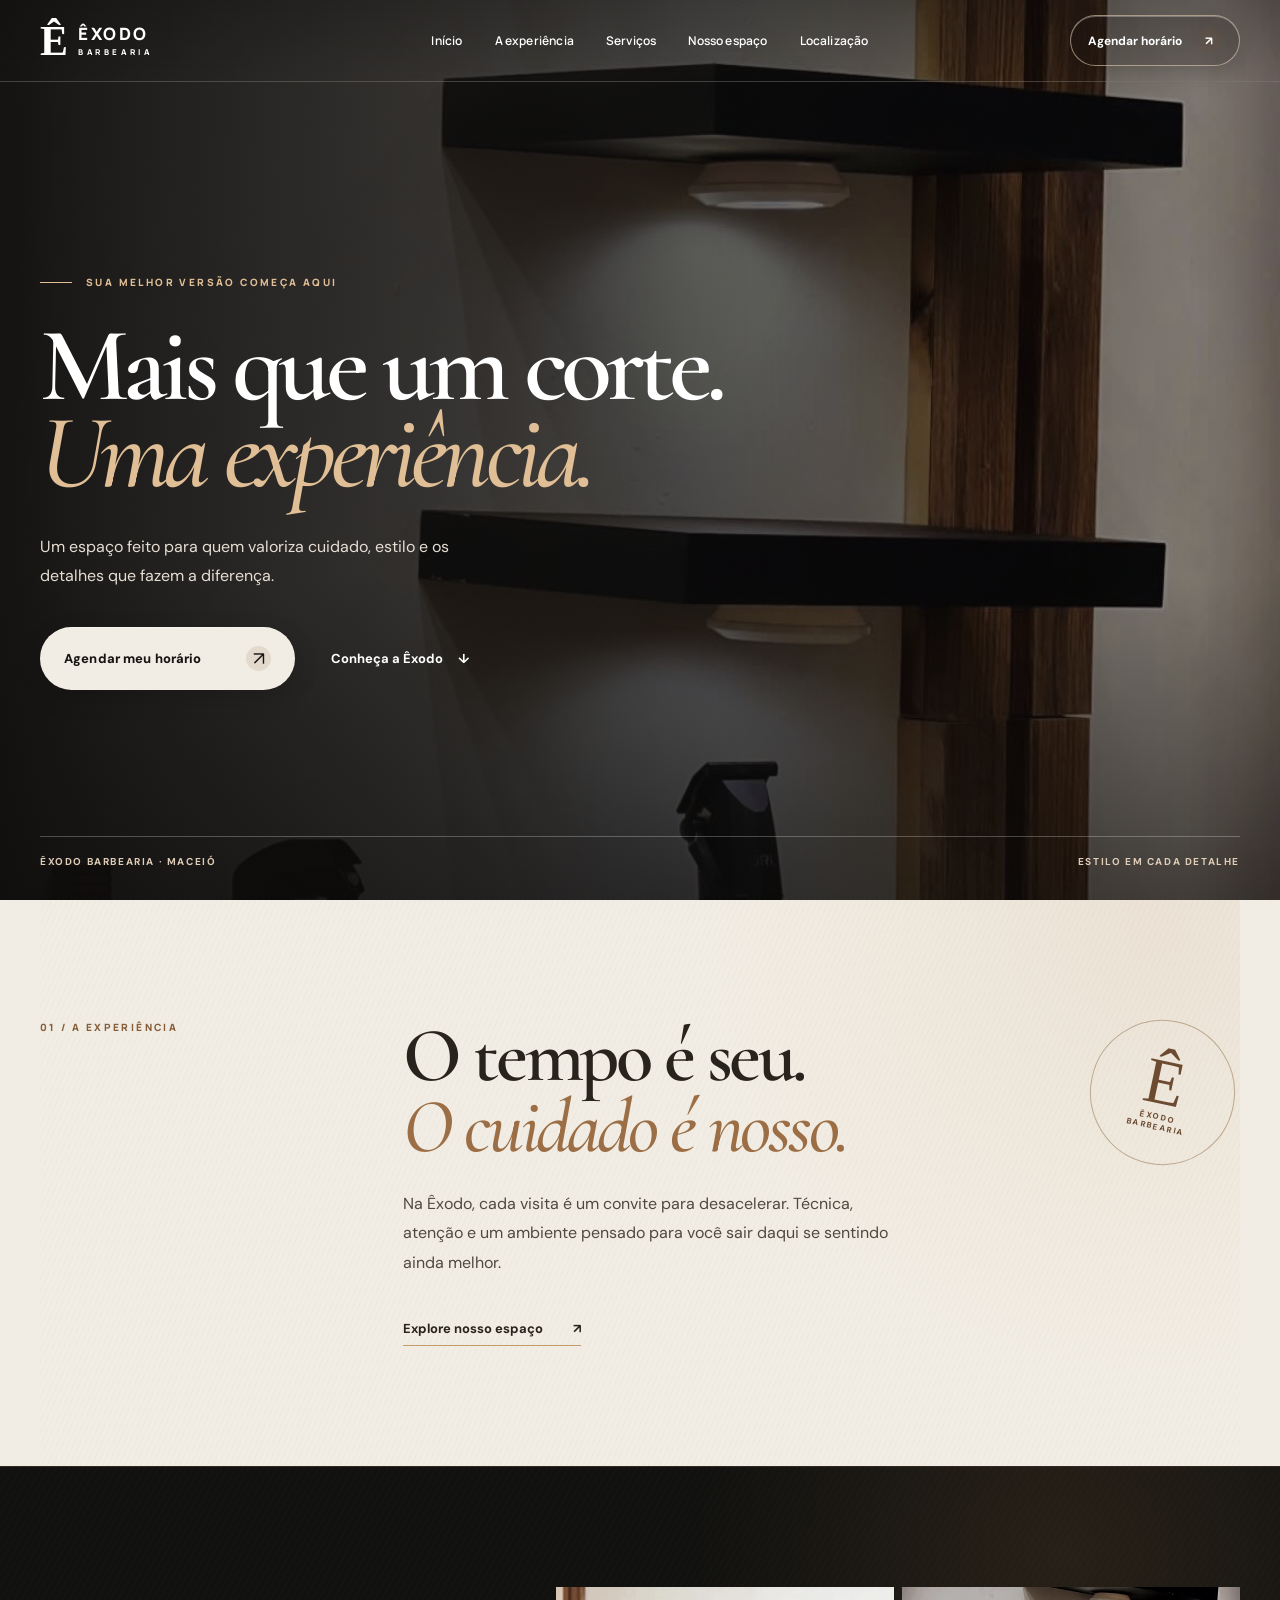
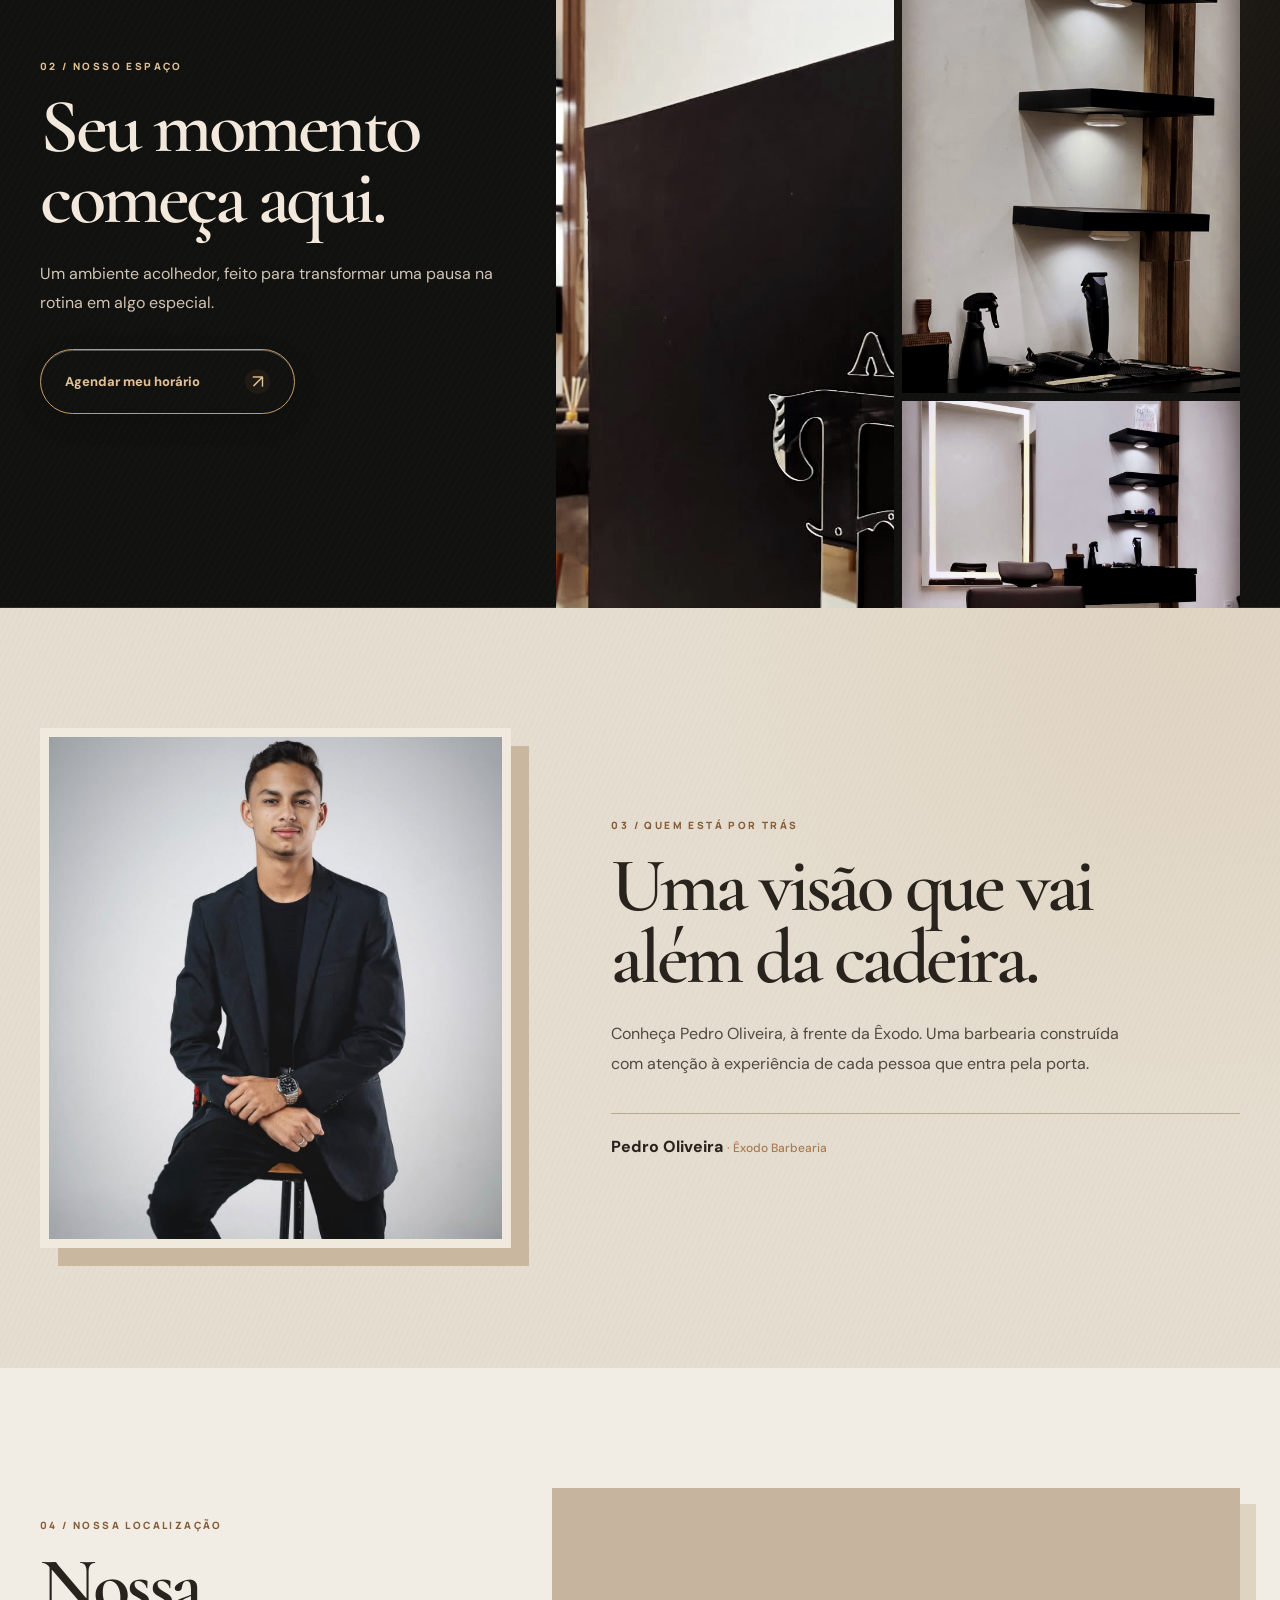
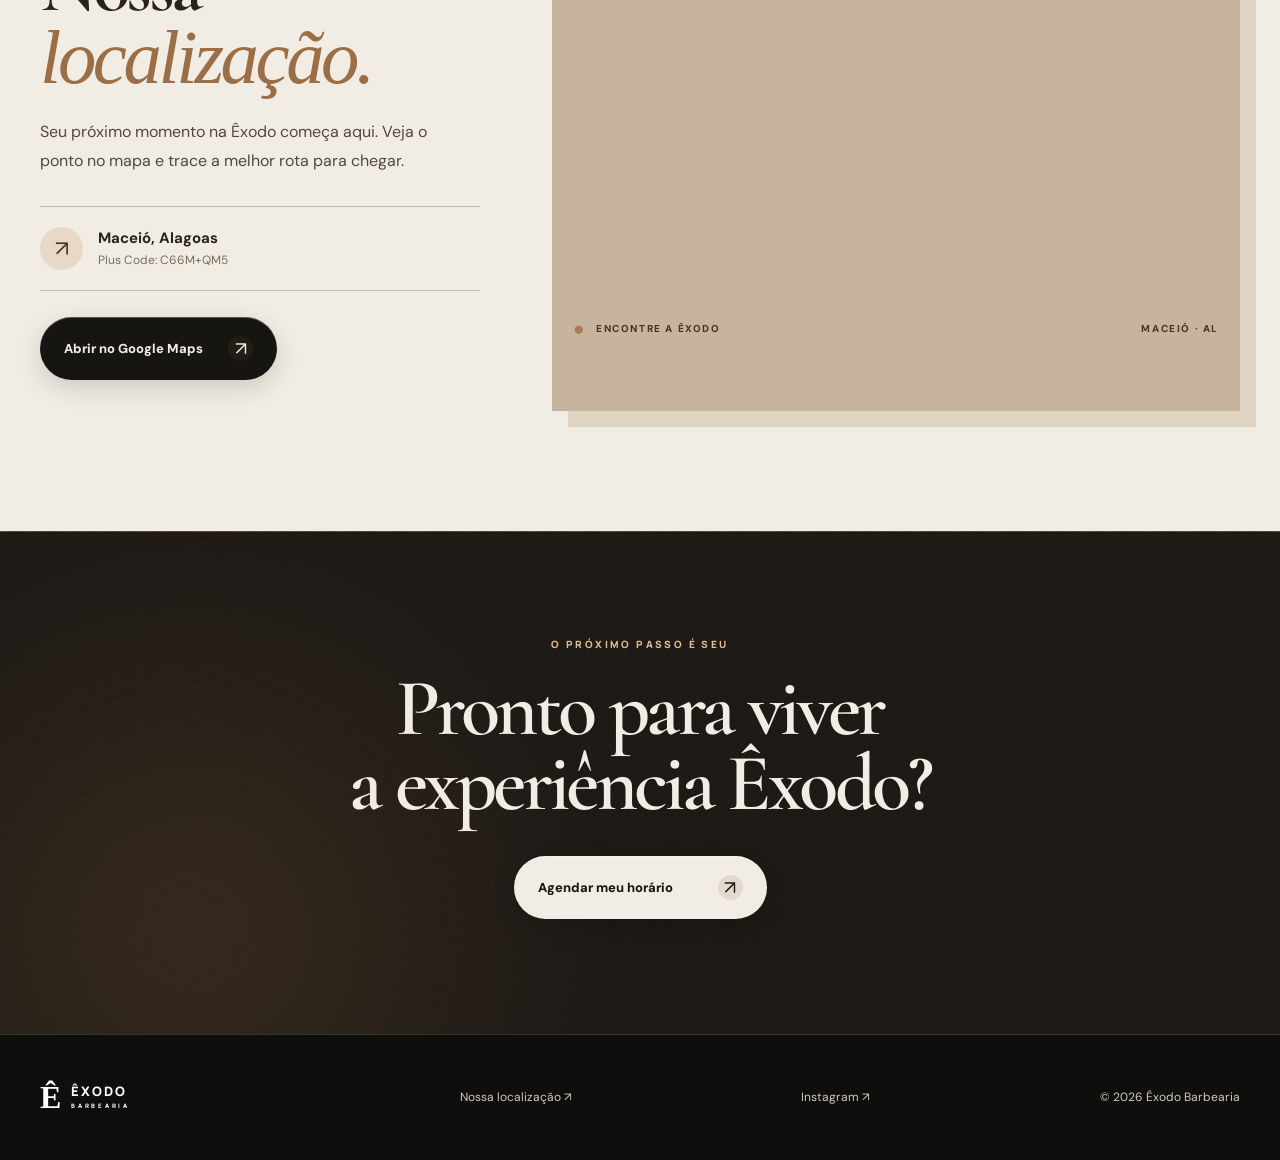
==== commit 1ce6859b: "Refina botões e feedback visual do agendamento" ====
--- a/index.html
+++ b/index.html
@@ -33,6 +33,7 @@
     <section class="final-cta"><div class="wrap"><div class="section-label">O PRÓXIMO PASSO É SEU</div><h2>Pronto para viver<br>a experiência Êxodo?</h2><a class="button button-light" href="agendamento.html">Agendar meu horário <span>↗</span></a></div></section>
   </main>
   <footer><div class="wrap footer-inner"><a class="brand" href="#inicio"><span class="brand-mark">Ê</span><span class="brand-name">ÊXODO <small>BARBEARIA</small></span></a><a href="#localizacao">Nossa localização ↗</a><a href="https://www.instagram.com/exodobarbearia_mcz/" target="_blank" rel="noopener noreferrer">Instagram ↗</a><span>© 2026 Êxodo Barbearia</span></div></footer>
+  <script src="button-effects.js"></script>
   <script src="script.js"></script>
 </body>
 </html>
--- a/premium.css
+++ b/premium.css
@@ -168,3 +168,135 @@
 @media (prefers-reduced-motion: reduce) {
   .booking-page .booking-service-card img { transition:none; }
 }
+
+/* Seleção de serviços e navegação mobile */
+.booking-page .service-step-intro { padding-bottom: 3px; }
+.booking-page .service-grid-heading {
+  display:flex; justify-content:space-between; gap:16px; align-items:center;
+  border-top:1px solid #cbbba7; margin:12px 0 15px; padding-top:15px;
+  color:#836849; font:800 10px 'Manrope',sans-serif; letter-spacing:.17em;
+}
+.booking-page .booking-service-grid { grid-template-columns:repeat(3,minmax(0,1fr)); gap:10px; }
+.booking-page .booking-service-card { height:228px; border:1px solid #aa8e70; }
+.booking-page .booking-service-card[data-select-service='corte-barba'] { grid-column:span 2; }
+.booking-page .booking-service-card.selected { border:1px solid #aa8e70; box-shadow:inset 0 0 0 3px #e0ad72,0 0 0 2px #e0ad72; }
+.booking-page .booking-service-card.selected img { filter:saturate(.73) contrast(1.1); }
+.booking-page .booking-service-card::after { background:linear-gradient(0deg,rgba(11,9,7,.96) 0%,rgba(11,9,7,.58) 43%,rgba(11,9,7,.08) 100%); }
+.booking-page .service-card-top {
+  position:absolute; z-index:1; top:15px; left:15px; right:15px;
+  display:flex; justify-content:space-between; gap:8px; align-items:center;
+  color:#f8ecdb; font:800 10px 'Manrope',sans-serif; letter-spacing:.12em;
+  text-shadow:0 1px 4px #0008;
+}
+.booking-page .service-featured-tag { background:#d4a672; color:#241a12; padding:7px 8px; font-size:8px; text-shadow:none; letter-spacing:.08em; }
+.booking-page .booking-service-content { padding:17px 42px 17px 15px; }
+.booking-page .booking-service-name { font-size:26px; }
+.booking-page .booking-check { right:15px; bottom:17px; }
+.booking-page .step-services .booking-actions { display:none; }
+.booking-page .step-barber #booking-next { display:none; }
+.booking-page .step-barber .booking-actions { justify-content:flex-start; }
+.service-selection-tray[hidden] { display:none!important; }
+.service-selection-tray {
+  position:fixed; z-index:100; right:24px; bottom:24px; width:min(510px,calc(100vw - 48px));
+  display:flex; align-items:center; gap:14px; padding:12px 12px 12px 18px;
+  background:#211a14; color:#f3e9dc; border:1px solid #c49a6b;
+  box-shadow:0 18px 50px #0008;
+  animation:tray-enter .25s ease-out;
+}
+@keyframes tray-enter { from { opacity:0; transform:translateY(18px); } to { opacity:1; transform:none; } }
+.tray-icon { display:grid; place-items:center; width:38px; height:38px; flex:none; border-radius:50%; background:#55402e; color:#e7bc8b; font-size:19px; }
+.tray-details { display:grid; gap:2px; min-width:0; margin-right:auto; }
+.tray-details small { color:#cebca7; font-size:11px; white-space:nowrap; }
+.tray-details strong { font:700 22px 'Manrope',sans-serif; letter-spacing:-.04em; color:#eec494; white-space:nowrap; }
+.service-selection-tray button { border:0; background:#d7ae7c; color:#24170e; padding:15px 16px; font:800 12px 'Manrope',sans-serif; white-space:nowrap; }
+.service-selection-tray button:hover { background:#efd0a5; }
+.service-selection-tray button span { margin-left:15px; font-size:17px; font-weight:400; }
+.has-service-selection { padding-bottom:82px; }
+@media(max-width:900px) {
+  .booking-page .booking-service-grid { grid-template-columns:repeat(2,minmax(0,1fr)); }
+  .booking-page .booking-service-card[data-select-service='corte-barba'] { grid-column:span 2; }
+}
+@media(max-width:680px) {
+  .booking-page .booking-section { padding-top:28px; }
+  .booking-page .booking-heading { margin-bottom:24px; }
+  .booking-page .booking-heading h1 { font-size:clamp(59px,13vw,73px); margin:16px 0 12px; }
+  .booking-page .booking-progress { position:sticky; top:0; z-index:20; box-shadow:0 3px 10px #0002; }
+  .booking-page .booking-shell { scroll-margin-top:52px; }
+  .booking-page .step-services .booking-summary { display:none; }
+  .booking-page .booking-main { padding:24px 14px 28px; }
+  .booking-page .step-intro h2 { font-size:clamp(44px,10.5vw,55px); }
+  .booking-page .service-step-intro p { margin-bottom:20px; }
+  .booking-page .service-grid-heading { font-size:8px; letter-spacing:.1em; margin:9px 0 12px; padding-top:12px; }
+  .booking-page .booking-service-grid { grid-template-columns:repeat(2,minmax(0,1fr)); gap:8px; }
+  .booking-page .booking-service-card { height:185px; }
+  .booking-page .booking-service-card[data-select-service='corte-barba'] { height:205px; }
+  .booking-page .booking-service-content { padding:13px 29px 13px 10px; }
+  .booking-page .booking-service-name { font-size:21px; }
+  .booking-page .booking-service-price { font-size:11px; }
+  .booking-page .service-card-top { top:9px; left:9px; right:9px; font-size:8px; }
+  .booking-page .service-featured-tag { font-size:7px; padding:5px; }
+  .booking-page .booking-check { right:8px; bottom:11px; }
+  .booking-page .step-barber .booking-summary { display:none; }
+  .booking-page .barber-grid-featured .barber-card { min-height:102px; }
+  .booking-page .date-strip { margin:0 -4px; padding:0 4px 14px; }
+  .booking-page .date-pill { min-width:64px; min-height:70px; }
+  .booking-page .time-pill { min-height:46px; }
+  .booking-page .booking-actions { gap:8px; }
+  .booking-page .booking-actions .button { min-height:49px; }
+  .service-selection-tray { left:10px; right:10px; bottom:max(10px,env(safe-area-inset-bottom)); width:auto; padding:10px; gap:9px; }
+  .tray-icon { display:none; }
+  .tray-details small { font-size:9px; }
+  .tray-details strong { font-size:17px; }
+  .service-selection-tray button { padding:13px 10px; font-size:11px; }
+  .service-selection-tray button span { margin-left:5px; }
+  .has-service-selection { padding-bottom:100px; }
+}
+@media(max-width:360px) {
+  .service-selection-tray button { font-size:10px; }
+  .tray-details strong { font-size:15px; }
+  .booking-page .booking-service-name { font-size:19px; }
+  .booking-page .booking-progress .progress-step { font-size:8px; }
+}
+@media(prefers-reduced-motion:reduce) { .service-selection-tray { animation:none; } }
+@media(hover:none) {
+  .booking-page .booking-service-card:hover,
+  .booking-page .booking-service-card:hover img { transform:none; }
+  .booking-page .booking-service-card:hover img { filter:saturate(.73) contrast(1.1); }
+}
+
+/* Botões e feedback inspirados no toast da referência */
+.button, .header-cta, .service-selection-tray button, .booking-page .booking-actions .button {
+  position:relative; overflow:hidden; isolation:isolate; border-radius:999px;
+  box-shadow:inset 0 1px rgba(255,255,255,.28),0 8px 24px rgba(0,0,0,.15);
+  transition:transform .22s ease,box-shadow .22s ease,background-color .22s ease,color .22s ease;
+}
+.button::before, .header-cta::before, .service-selection-tray button::before {
+  content:''; position:absolute; inset:0; z-index:-1; border-radius:inherit;
+  background:linear-gradient(115deg,transparent 18%,rgba(255,255,255,.22) 50%,transparent 82%);
+  transform:translateX(-130%); transition:transform .65s ease;
+}
+.button:hover::before, .header-cta:hover::before, .service-selection-tray button:hover::before { transform:translateX(130%); }
+.button:hover, .header-cta:hover, .service-selection-tray button:hover { box-shadow:inset 0 1px rgba(255,255,255,.35),0 14px 28px rgba(0,0,0,.23); }
+.button:active, .header-cta:active, .service-selection-tray button:active { transform:translateY(1px) scale(.985); }
+.button > span, .header-cta > span, .service-selection-tray button > span { display:inline-grid; place-items:center; width:25px; height:25px; border-radius:50%; background:rgba(127,90,49,.13); transition:transform .25s ease,background .25s ease; }
+.button:hover > span, .header-cta:hover > span, .service-selection-tray button:hover > span { transform:rotate(45deg); background:rgba(127,90,49,.22); }
+.header-cta > span { margin-left:12px; }
+.service-selection-tray button { display:inline-flex; align-items:center; gap:10px; padding:10px 13px 10px 18px; }
+.service-selection-tray button span { margin:0; }
+.button.is-busy > span, .header-cta.is-busy > span { font-size:0; }
+.button.is-busy > span::after, .header-cta.is-busy > span::after { content:''; width:14px; height:14px; border:2px solid currentColor; border-right-color:transparent; border-radius:50%; animation:action-spin .6s linear infinite; }
+.action-toast { position:fixed; z-index:150; left:50%; bottom:max(24px,env(safe-area-inset-bottom)); display:flex; align-items:center; gap:12px; width:max-content; max-width:calc(100vw - 32px); min-height:58px; padding:10px 22px 10px 11px; border:1px solid #a98863; border-radius:999px; background:#1c1916; color:#f5eadb; box-shadow:0 18px 48px #0007,inset 0 1px #ffffff25; opacity:0; pointer-events:none; transform:translate(-50%,18px) scale(.96); transition:opacity .25s ease,transform .3s ease; }
+.action-toast.is-visible { opacity:1; transform:translate(-50%,0) scale(1); }
+.action-toast-icon { display:grid; place-items:center; flex:none; width:36px; height:36px; border-radius:50%; background:#6a5036; color:#f5d2a7; }
+.action-toast-icon::before { content:''; width:16px; height:16px; border:2px solid currentColor; border-right-color:transparent; border-radius:50%; animation:action-spin .6s linear infinite; }
+.action-toast.is-complete:not([data-kind='loading']) .action-toast-icon::before { content:'✓'; width:auto; height:auto; border:0; font:800 18px 'Manrope',sans-serif; animation:action-check .3s ease-out both; }
+.action-toast[data-kind='neutral'] .action-toast-icon::before { content:'−'!important; width:auto!important; height:auto!important; border:0!important; font:800 21px 'Manrope',sans-serif!important; animation:none!important; }
+.action-toast-copy { display:grid; gap:2px; min-width:0; }
+.action-toast-copy strong { font:800 12px 'Manrope',sans-serif; letter-spacing:.01em; white-space:nowrap; }
+.action-toast-copy small { color:#cdbba8; font-size:11px; white-space:nowrap; }
+.has-service-selection .action-toast { left:24px; transform:translateY(18px) scale(.96); }
+.has-service-selection .action-toast.is-visible { transform:translateY(0) scale(1); }
+@keyframes action-spin { to { transform:rotate(360deg); } }
+@keyframes action-check { from { transform:scale(.45); opacity:0; } to { transform:scale(1); opacity:1; } }
+@media(max-width:680px) { .action-toast { bottom:max(17px,env(safe-area-inset-bottom)); padding-right:16px; } .has-service-selection .action-toast { left:50%; bottom:calc(94px + env(safe-area-inset-bottom)); transform:translate(-50%,18px) scale(.96); } .has-service-selection .action-toast.is-visible { transform:translate(-50%,0) scale(1); } .action-toast-copy small { max-width:240px; overflow:hidden; text-overflow:ellipsis; } }
+@media(prefers-reduced-motion:reduce) { .action-toast-icon::before, .button.is-busy > span::after, .header-cta.is-busy > span::after { animation:none; } }
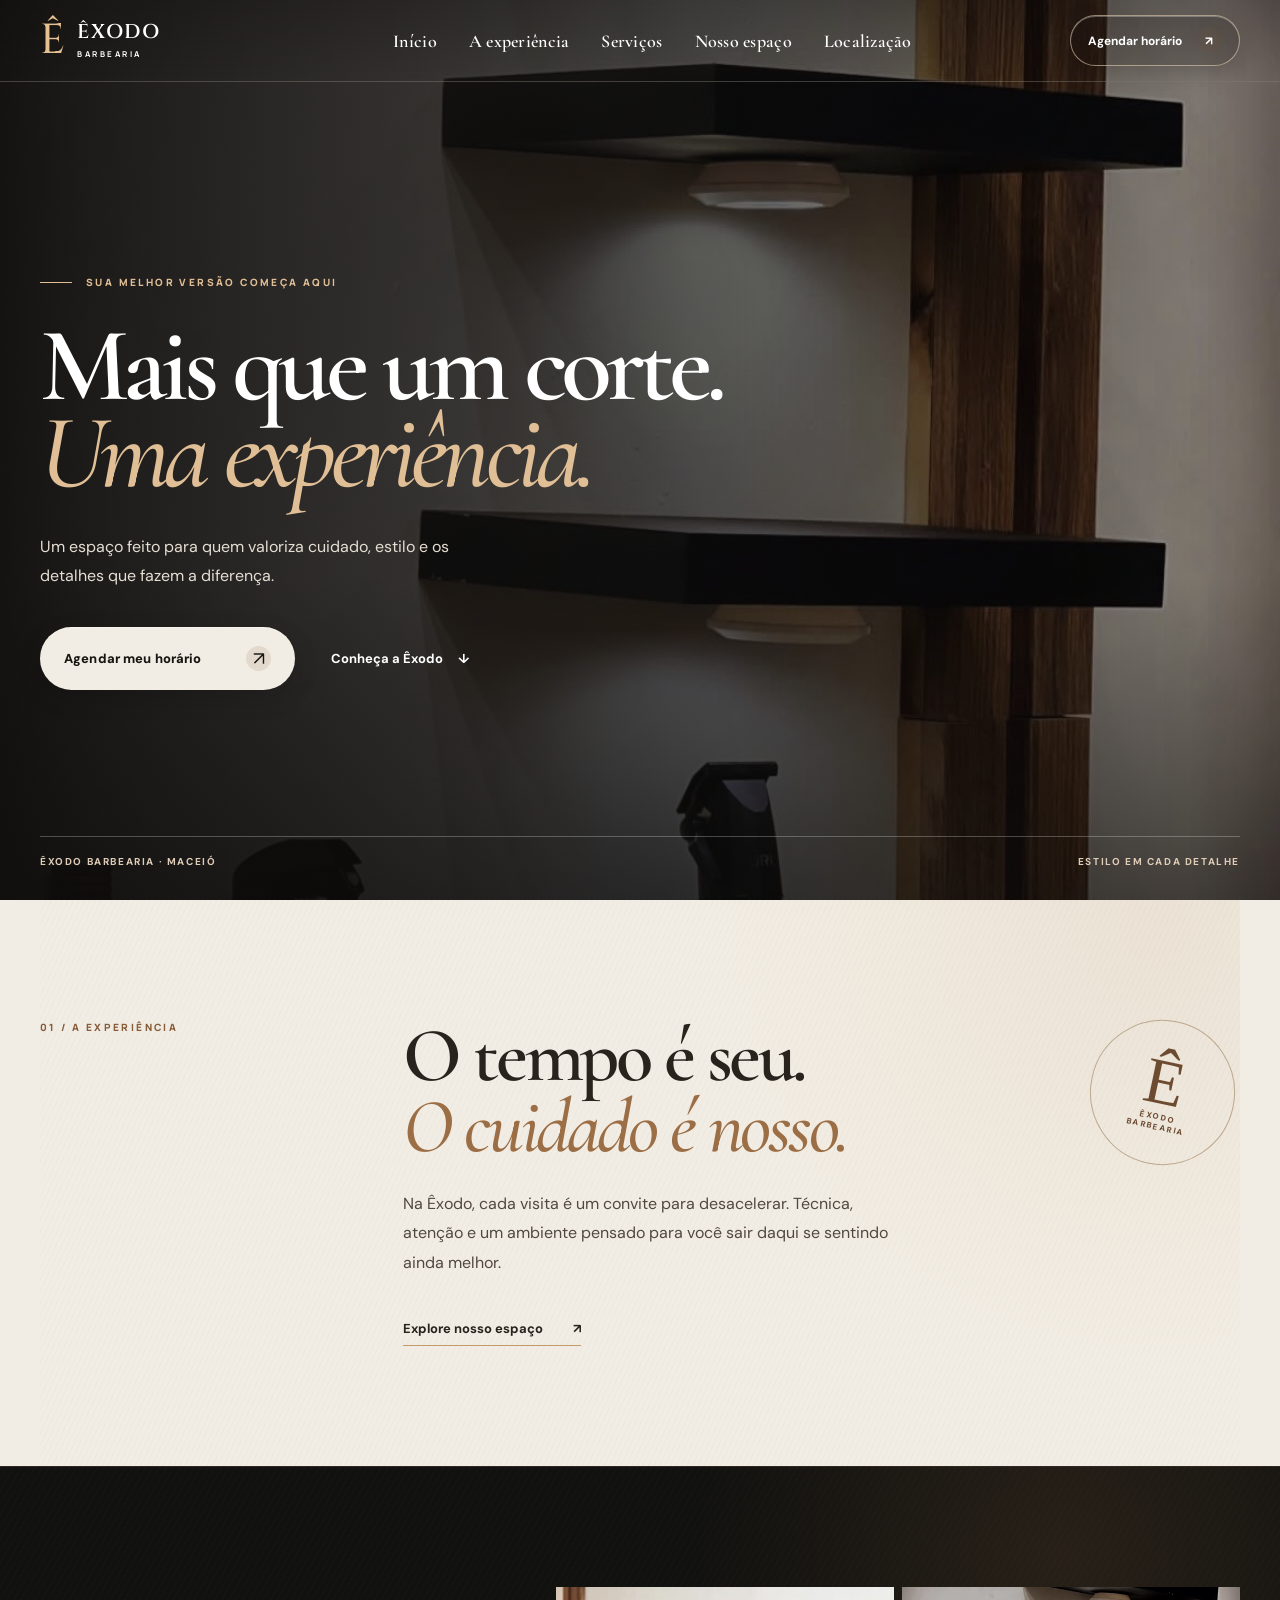
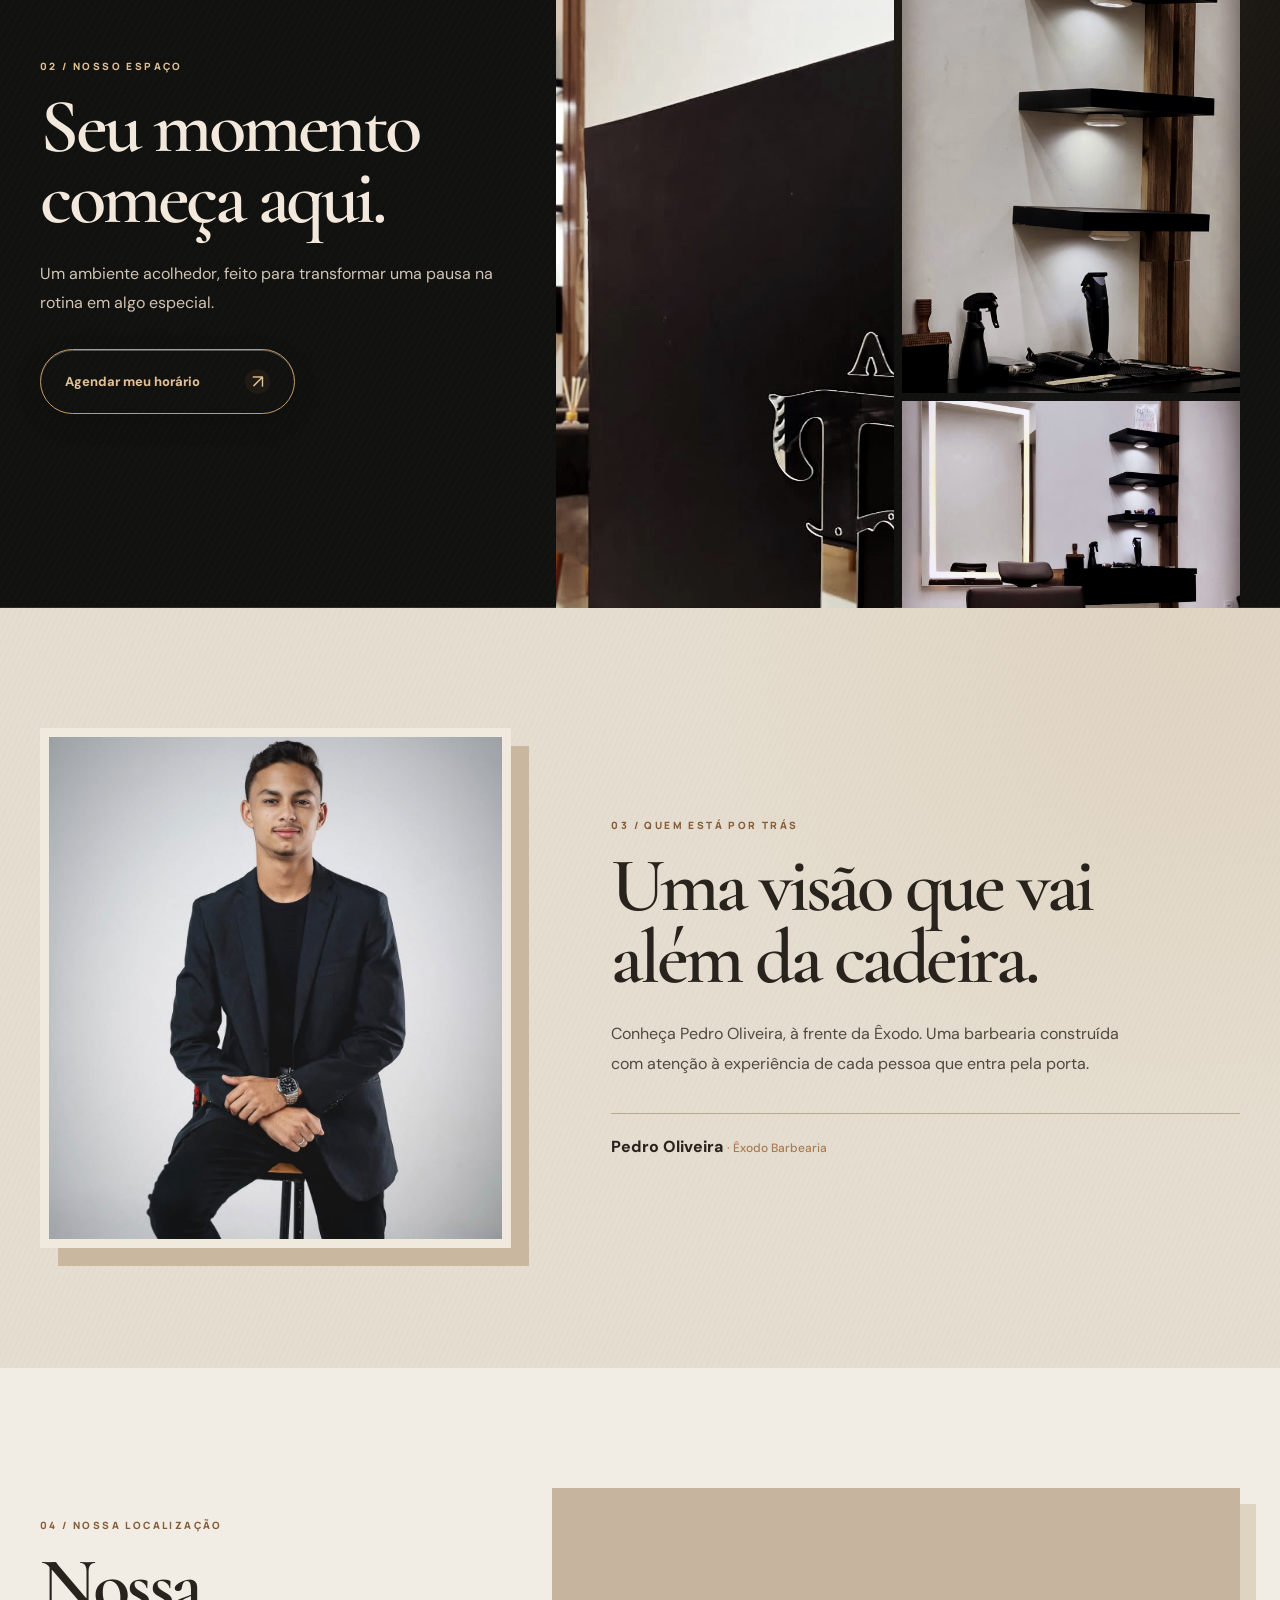
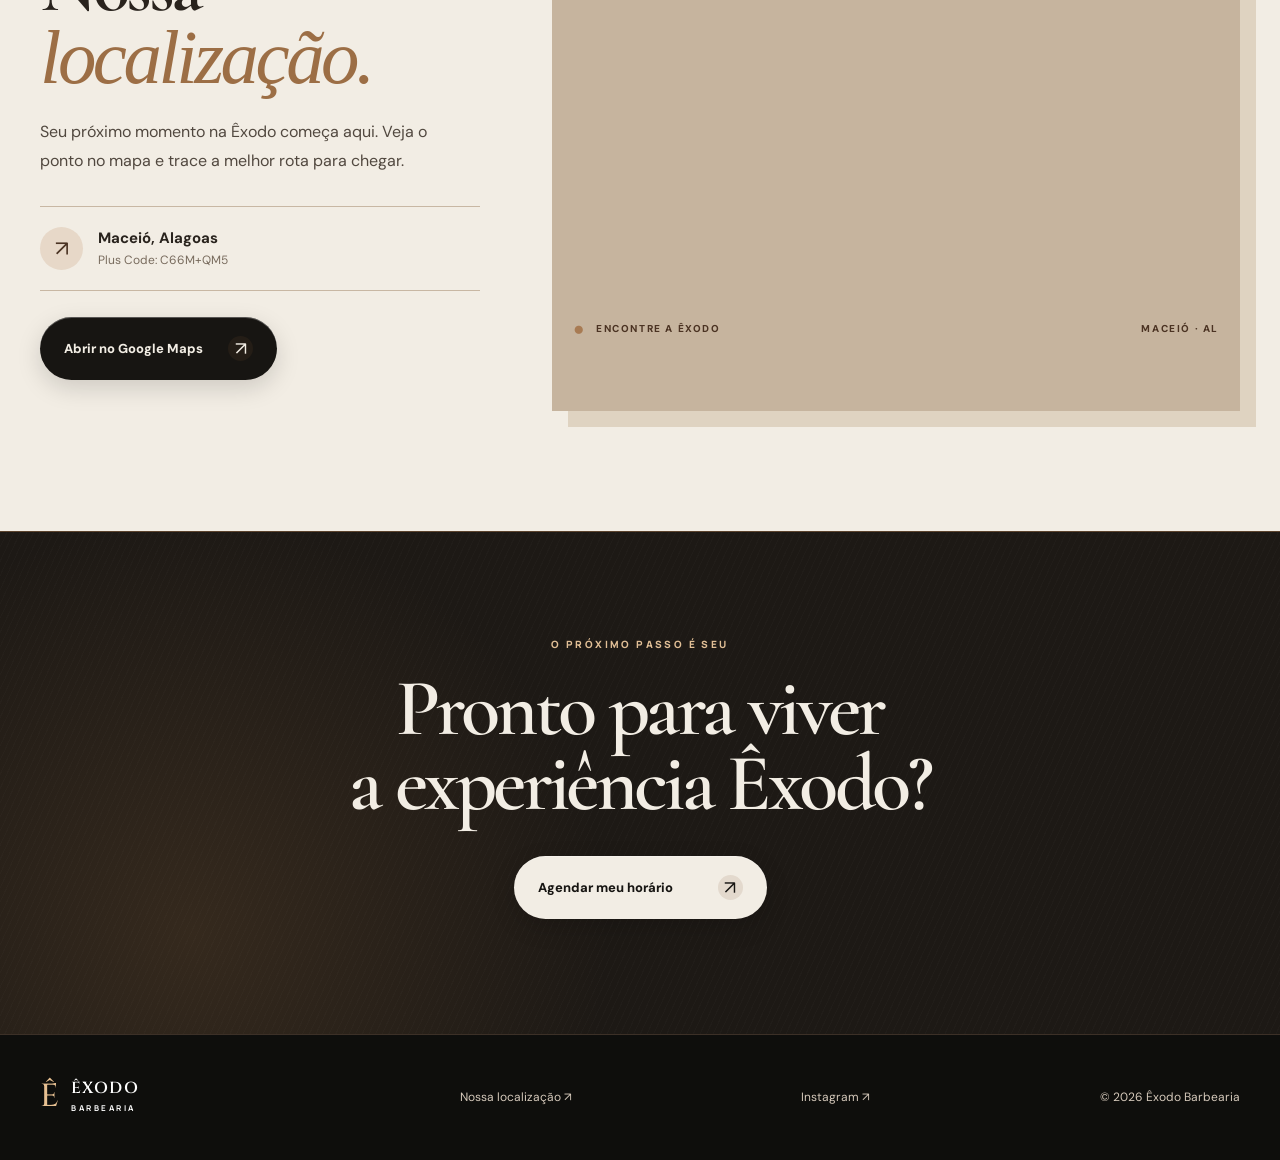
==== commit 26e10935: "Refina tipografia do cabeçalho e calendário com mês e ano" ====
--- a/index.html
+++ b/index.html
@@ -8,7 +8,7 @@
   <title>Êxodo Barbearia — Seu estilo, seu momento</title>
   <link rel="preconnect" href="https://fonts.googleapis.com" />
   <link rel="preconnect" href="https://fonts.gstatic.com" crossorigin />
-  <link href="https://fonts.googleapis.com/css2?family=Cormorant+Garamond:ital,wght@0,500;0,600;0,700;1,500;1,600&family=DM+Sans:wght@400;500;600;700&family=Manrope:wght@400;500;600;700;800&display=swap" rel="stylesheet" />
+  <link href="https://fonts.googleapis.com/css2?family=Cinzel:wght@500;600;700&family=Cormorant+Garamond:ital,wght@0,500;0,600;0,700;1,500;1,600&family=DM+Sans:wght@400;500;600;700&family=Manrope:wght@400;500;600;700;800&display=swap" rel="stylesheet" />
   <link rel="stylesheet" href="styles.css" />
   <link rel="stylesheet" href="premium.css" />
 </head>
--- a/premium.css
+++ b/premium.css
@@ -300,3 +300,52 @@
 @keyframes action-check { from { transform:scale(.45); opacity:0; } to { transform:scale(1); opacity:1; } }
 @media(max-width:680px) { .action-toast { bottom:max(17px,env(safe-area-inset-bottom)); padding-right:16px; } .has-service-selection .action-toast { left:50%; bottom:calc(94px + env(safe-area-inset-bottom)); transform:translate(-50%,18px) scale(.96); } .has-service-selection .action-toast.is-visible { transform:translate(-50%,0) scale(1); } .action-toast-copy small { max-width:240px; overflow:hidden; text-overflow:ellipsis; } }
 @media(prefers-reduced-motion:reduce) { .action-toast-icon::before, .button.is-busy > span::after, .header-cta.is-busy > span::after { animation:none; } }
+
+/* Calendário de agendamento */
+.booking-calendar { margin:22px 0 30px; padding:22px; border:1px solid #c7b49e; background:#fffaf2; box-shadow:0 12px 28px #3b271114; }
+.calendar-header { display:flex; justify-content:space-between; align-items:center; gap:16px; padding-bottom:19px; border-bottom:1px solid #e3d8ca; }
+.calendar-header > div:first-child { display:grid; gap:5px; }
+.calendar-header small { font:800 9px 'Manrope',sans-serif; letter-spacing:.18em; color:#956d48; }
+.calendar-header strong { font:600 29px 'Cormorant Garamond',Georgia,serif; color:#2e241b; }
+.calendar-navigation { display:flex; gap:7px; }
+.calendar-navigation button { width:36px; height:36px; border:1px solid #bda589; border-radius:50%; background:#f5eadd; color:#3c2b1d; font-size:17px; transition:background .2s,transform .2s; }
+.calendar-navigation button:not(:disabled):hover { background:#dcb78c; transform:translateY(-2px); }
+.calendar-navigation button:disabled { opacity:.35; cursor:default; }
+.calendar-weekdays,.calendar-grid { display:grid; grid-template-columns:repeat(7,minmax(0,1fr)); gap:5px; text-align:center; }
+.calendar-weekdays { margin:18px 0 8px; }
+.calendar-weekdays span { font:800 9px 'Manrope',sans-serif; letter-spacing:.1em; color:#8a7764; }
+.calendar-grid { grid-auto-rows:48px; }
+.calendar-day { display:grid; place-items:center; width:100%; border:1px solid transparent; border-radius:10px; background:transparent; color:#37291e; font:700 13px 'Manrope',sans-serif; transition:background .18s,color .18s,transform .18s; }
+.calendar-day:not(:disabled):hover { background:#eee0ce; transform:translateY(-2px); }
+.calendar-day.is-today:not(.selected) { border-color:#bc9166; }
+.calendar-day.selected,.calendar-day.selected:hover { background:#35271c; color:#fff5e9; box-shadow:0 4px 12px #35271c35; }
+.calendar-day:disabled { color:#c5b8aa; cursor:default; }
+.calendar-footer { display:flex; align-items:center; gap:7px; min-height:30px; padding-top:17px; margin-top:13px; border-top:1px solid #e3d8ca; color:#75624f; font-size:11px; }
+.calendar-footer strong { color:#3b2b1d; font-weight:800; }
+.calendar-today-dot { flex:none; width:7px; height:7px; border-radius:50%; background:#b58350; }
+.time-pill:disabled { opacity:.42; cursor:default; }
+@media(max-width:680px) { .booking-calendar { margin:19px 0 25px; padding:15px 11px; } .calendar-header { padding:0 4px 14px; } .calendar-header strong { font-size:25px; } .calendar-weekdays,.calendar-grid { gap:2px; } .calendar-grid { grid-auto-rows:42px; } .calendar-day { font-size:12px; border-radius:8px; } .calendar-footer { font-size:10px; padding-left:4px; } }
+
+/* Tipografia do cabeçalho e navegação direta do calendário */
+.site-header .brand,.booking-page-header .brand,footer .brand { gap:12px; }
+.site-header .brand-mark,.booking-page-header .brand-mark,footer .brand-mark { font-family:'Cinzel',Georgia,serif; font-weight:500; color:#e7c092; }
+.site-header .brand-name,.booking-page-header .brand-name,footer .brand-name { font-family:'Cinzel',Georgia,serif; font-weight:600; font-size:20px; letter-spacing:.09em; line-height:1; }
+.site-header .brand-name small,.booking-page-header .brand-name small,footer .brand-name small { font-family:'Manrope',sans-serif; font-weight:700; font-size:8px; letter-spacing:.32em; line-height:1.4; margin-top:6px; }
+.site-header nav { font-family:'Cormorant Garamond',Georgia,serif; font-size:18px; font-weight:600; letter-spacing:.015em; }
+.site-header nav a { white-space:nowrap; font-size:inherit; }
+.site-header .brand { min-width:195px; }
+footer .brand-name { font-size:16px; }
+.booking-page-header .booking-home-link { font-family:'Manrope',sans-serif; letter-spacing:.02em; }
+.calendar-header { gap:14px; }
+.calendar-caption { min-width:0; }
+.calendar-controls { display:flex; align-items:center; gap:8px; }
+.calendar-select-label { position:relative; display:block; }
+.calendar-select-label::after { content:'⌄'; position:absolute; right:10px; top:50%; transform:translateY(-58%); color:#70523b; pointer-events:none; font-size:17px; }
+.calendar-select-label select { appearance:none; min-width:122px; height:36px; padding:0 29px 0 12px; border:1px solid #c9b59c; border-radius:8px; background:#f6ecdf; color:#3d2d1f; font:700 12px 'Manrope',sans-serif; text-transform:capitalize; cursor:pointer; }
+.calendar-year select { min-width:82px; }
+.calendar-select-label select:hover { background:#eedcc8; }
+.calendar-select-label select:focus-visible { outline:2px solid #a77344; outline-offset:2px; }
+.calendar-navigation { margin-left:5px; }
+.sr-only { position:absolute!important; width:1px!important; height:1px!important; padding:0!important; margin:-1px!important; overflow:hidden!important; clip:rect(0,0,0,0)!important; white-space:nowrap!important; border:0!important; }
+@media(max-width:900px) { .calendar-header { flex-wrap:wrap; } .calendar-controls { width:100%; } .calendar-navigation { margin-left:auto; } }
+@media(max-width:680px) { .site-header .brand-name,.booking-page-header .brand-name { font-size:16px; } .site-header .brand-name small,.booking-page-header .brand-name small { font-size:6px; } .site-header .brand-mark,.booking-page-header .brand-mark { font-size:34px; } .site-header nav { font-family:'Manrope',sans-serif; font-size:12px; } .calendar-controls { gap:6px; } .calendar-select-label { flex:1; } .calendar-select-label select { width:100%; min-width:0; font-size:11px; padding-left:8px; } .calendar-year { flex:0 0 83px; } .calendar-navigation { gap:4px; margin-left:1px; } .calendar-navigation button { width:32px; height:32px; } }
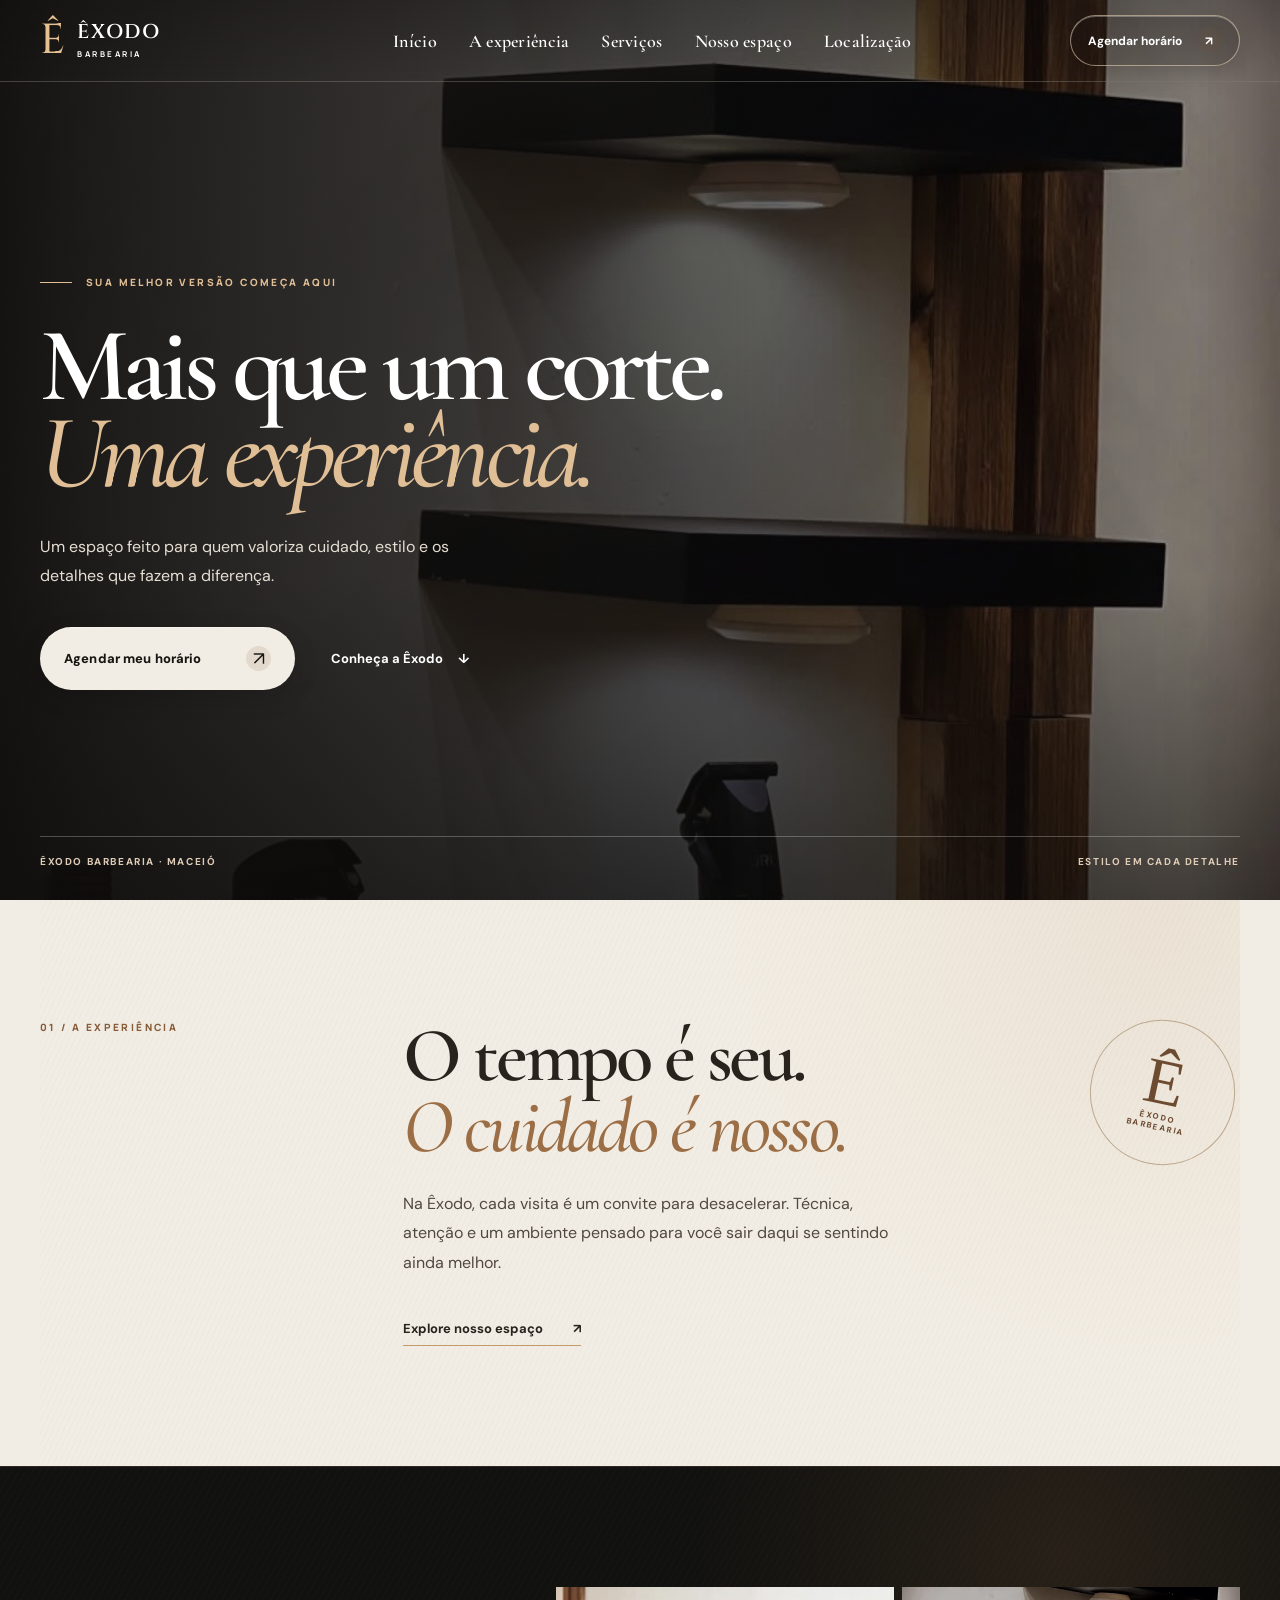
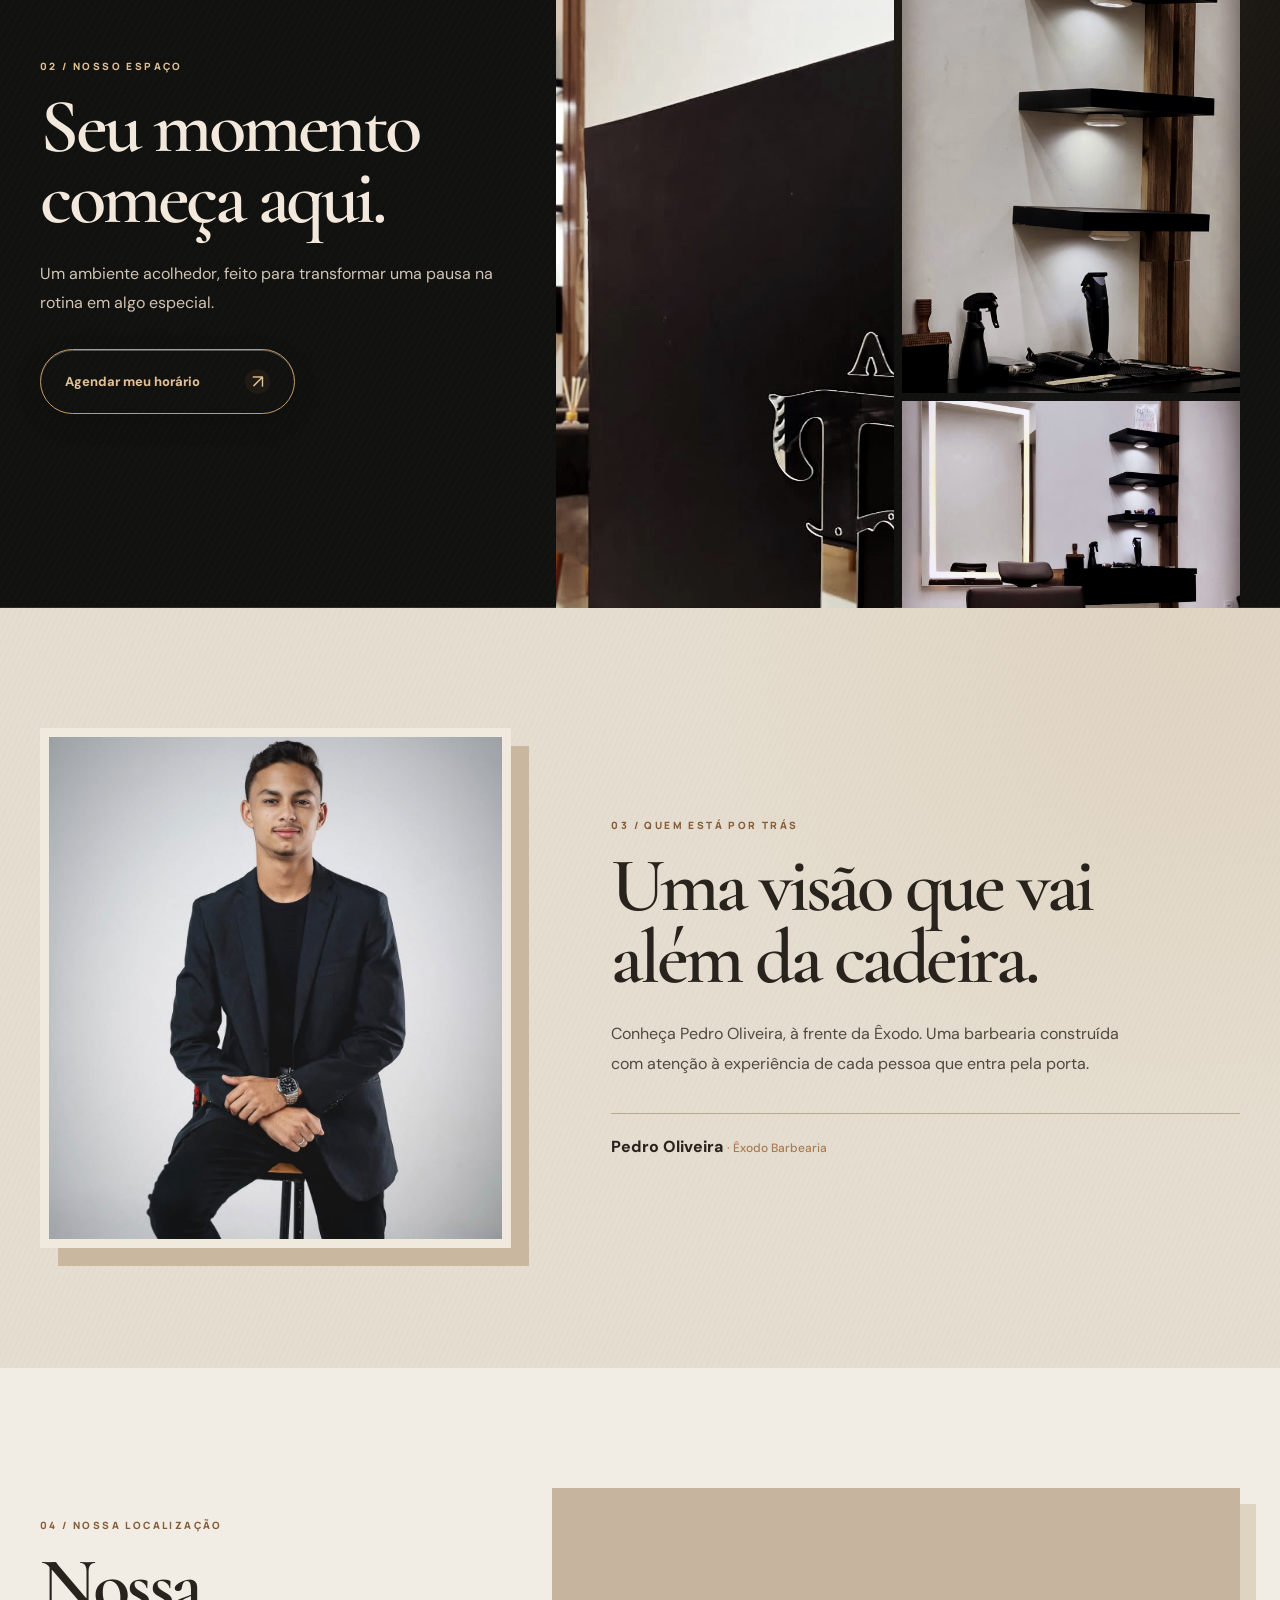
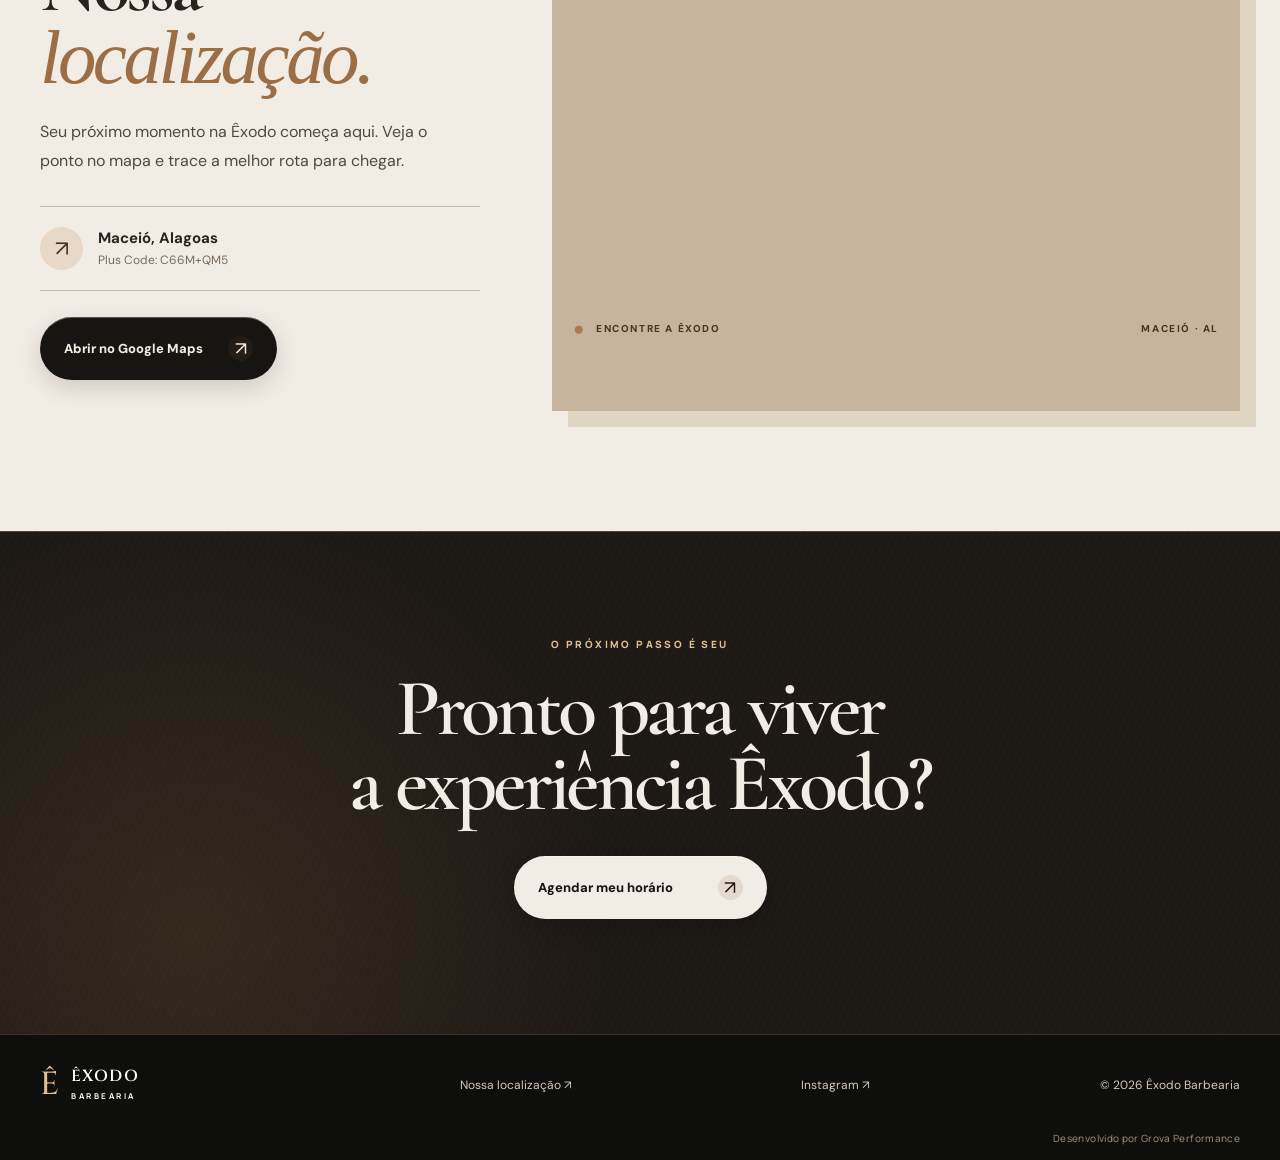
==== commit eed13756: "Guia fluxo visual do agendamento e assina rodapé" ====
--- a/index.html
+++ b/index.html
@@ -32,7 +32,7 @@
     <section class="location section" id="localizacao"><div class="wrap location-layout"><div class="location-copy"><div class="section-label">04 / NOSSA LOCALIZAÇÃO</div><h2>Nossa<br><span>localização.</span></h2><p>Seu próximo momento na Êxodo começa aqui. Veja o ponto no mapa e trace a melhor rota para chegar.</p><div class="location-details"><span class="location-icon" aria-hidden="true">↗</span><div><strong>Maceió, Alagoas</strong><small>Plus Code: C66M+QM5</small></div></div><a class="button button-dark location-button" href="https://maps.app.goo.gl/h9HuEcbDPDFx8FQZ6?g_st=ic" target="_blank" rel="noopener noreferrer" aria-label="Abrir localização no Google Maps">Abrir no Google Maps <span>↗</span></a></div><div class="location-map"><iframe title="Mapa da localização da Êxodo em Maceió" src="https://www.google.com/maps?q=-9.5881111,-35.7657778&amp;z=16&amp;output=embed" loading="lazy" referrerpolicy="no-referrer-when-downgrade" allowfullscreen></iframe><div class="map-caption"><span class="map-pin" aria-hidden="true">●</span><span>ENCONTRE A ÊXODO</span><span>MACEIÓ · AL</span></div></div></div></section>
     <section class="final-cta"><div class="wrap"><div class="section-label">O PRÓXIMO PASSO É SEU</div><h2>Pronto para viver<br>a experiência Êxodo?</h2><a class="button button-light" href="agendamento.html">Agendar meu horário <span>↗</span></a></div></section>
   </main>
-  <footer><div class="wrap footer-inner"><a class="brand" href="#inicio"><span class="brand-mark">Ê</span><span class="brand-name">ÊXODO <small>BARBEARIA</small></span></a><a href="#localizacao">Nossa localização ↗</a><a href="https://www.instagram.com/exodobarbearia_mcz/" target="_blank" rel="noopener noreferrer">Instagram ↗</a><span>© 2026 Êxodo Barbearia</span></div></footer>
+  <footer><div class="wrap footer-inner"><a class="brand" href="#inicio"><span class="brand-mark">Ê</span><span class="brand-name">ÊXODO <small>BARBEARIA</small></span></a><a href="#localizacao">Nossa localização ↗</a><a href="https://www.instagram.com/exodobarbearia_mcz/" target="_blank" rel="noopener noreferrer">Instagram ↗</a><span>© 2026 Êxodo Barbearia</span><small class="footer-credit">Desenvolvido por Grova Performance</small></div></footer>
   <script src="button-effects.js"></script>
   <script src="script.js"></script>
 </body>
--- a/premium.css
+++ b/premium.css
@@ -349,3 +349,18 @@
 .sr-only { position:absolute!important; width:1px!important; height:1px!important; padding:0!important; margin:-1px!important; overflow:hidden!important; clip:rect(0,0,0,0)!important; white-space:nowrap!important; border:0!important; }
 @media(max-width:900px) { .calendar-header { flex-wrap:wrap; } .calendar-controls { width:100%; } .calendar-navigation { margin-left:auto; } }
 @media(max-width:680px) { .site-header .brand-name,.booking-page-header .brand-name { font-size:16px; } .site-header .brand-name small,.booking-page-header .brand-name small { font-size:6px; } .site-header .brand-mark,.booking-page-header .brand-mark { font-size:34px; } .site-header nav { font-family:'Manrope',sans-serif; font-size:12px; } .calendar-controls { gap:6px; } .calendar-select-label { flex:1; } .calendar-select-label select { width:100%; min-width:0; font-size:11px; padding-left:8px; } .calendar-year { flex:0 0 83px; } .calendar-navigation { gap:4px; margin-left:1px; } .calendar-navigation button { width:32px; height:32px; } }
+
+/* Fluxo guiado e assinatura */
+.booking-page .step-schedule #booking-next { display:none; }
+.schedule-times { scroll-margin-top:92px; }
+.footer-inner { position:relative; padding-bottom:24px; }
+.footer-credit { position:absolute; right:0; bottom:15px; color:#928273; font:500 10px 'Manrope',sans-serif; letter-spacing:.035em; }
+.booking-complete { width:min(520px,calc(100% - 32px)); padding:40px; border:1px solid #c9a779; border-radius:18px; background:#f4ede2; box-shadow:0 28px 90px #000a; }
+.booking-complete::backdrop { background:rgba(9,8,7,.76); backdrop-filter:blur(5px); }
+.complete-mark { display:grid; place-items:center; width:52px; height:52px; margin-bottom:25px; border-radius:50%; background:#3b2d22; color:#e8c496; font:700 24px 'Manrope',sans-serif; }
+.booking-complete h2 { margin:10px 0 15px; font:600 47px/.95 'Cormorant Garamond',Georgia,serif; letter-spacing:-.04em; color:#30251c; }
+.booking-complete p { margin:0; color:#645547; font-size:14px; line-height:1.7; }
+.complete-actions { display:flex; align-items:center; gap:23px; margin-top:28px; }
+.complete-actions .button { padding:13px 18px; gap:30px; }
+.complete-home { color:#6a4a2e; font-size:12px; font-weight:800; border-bottom:1px solid #a98566; padding:7px 0; }
+@media(max-width:680px) { .footer-inner { padding-bottom:58px; } .footer-credit { left:0; right:auto; bottom:20px; } .booking-complete { padding:30px 24px; } .booking-complete h2 { font-size:40px; } .schedule-times { scroll-margin-top:80px; } }
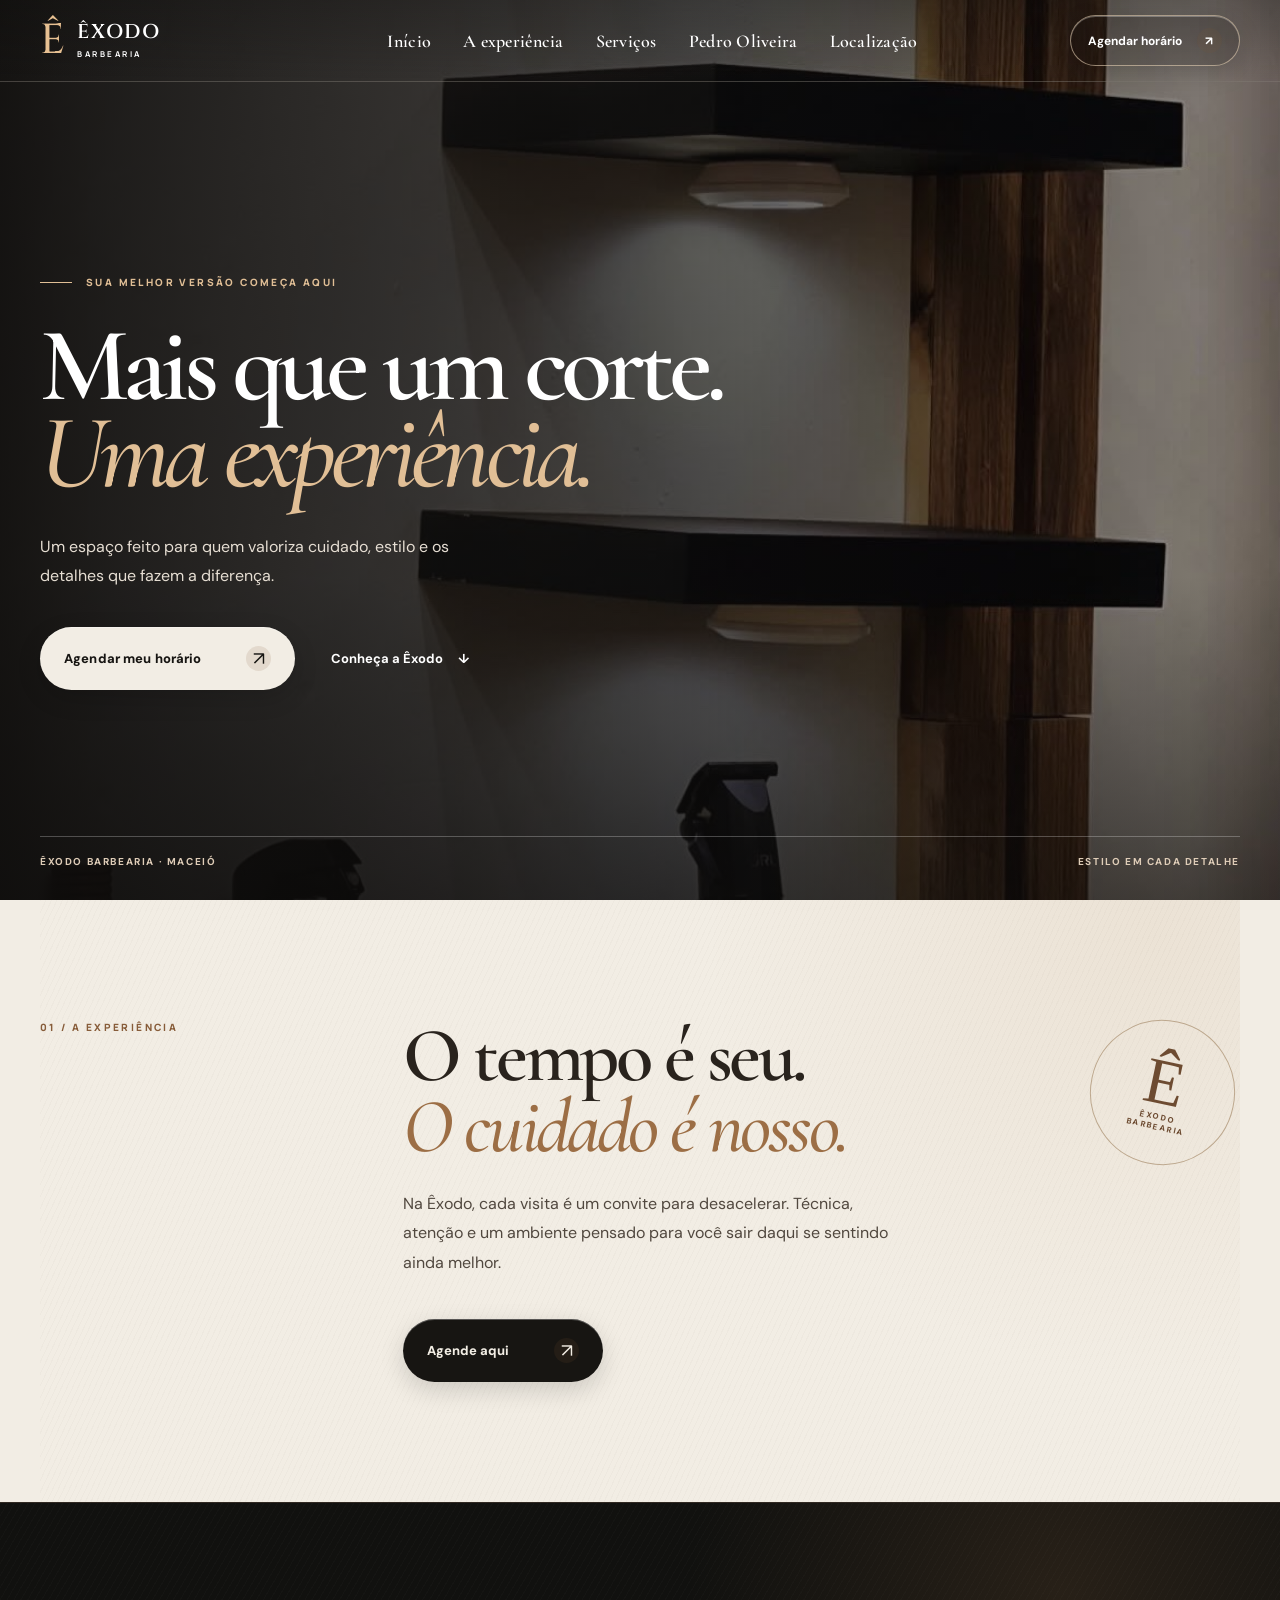
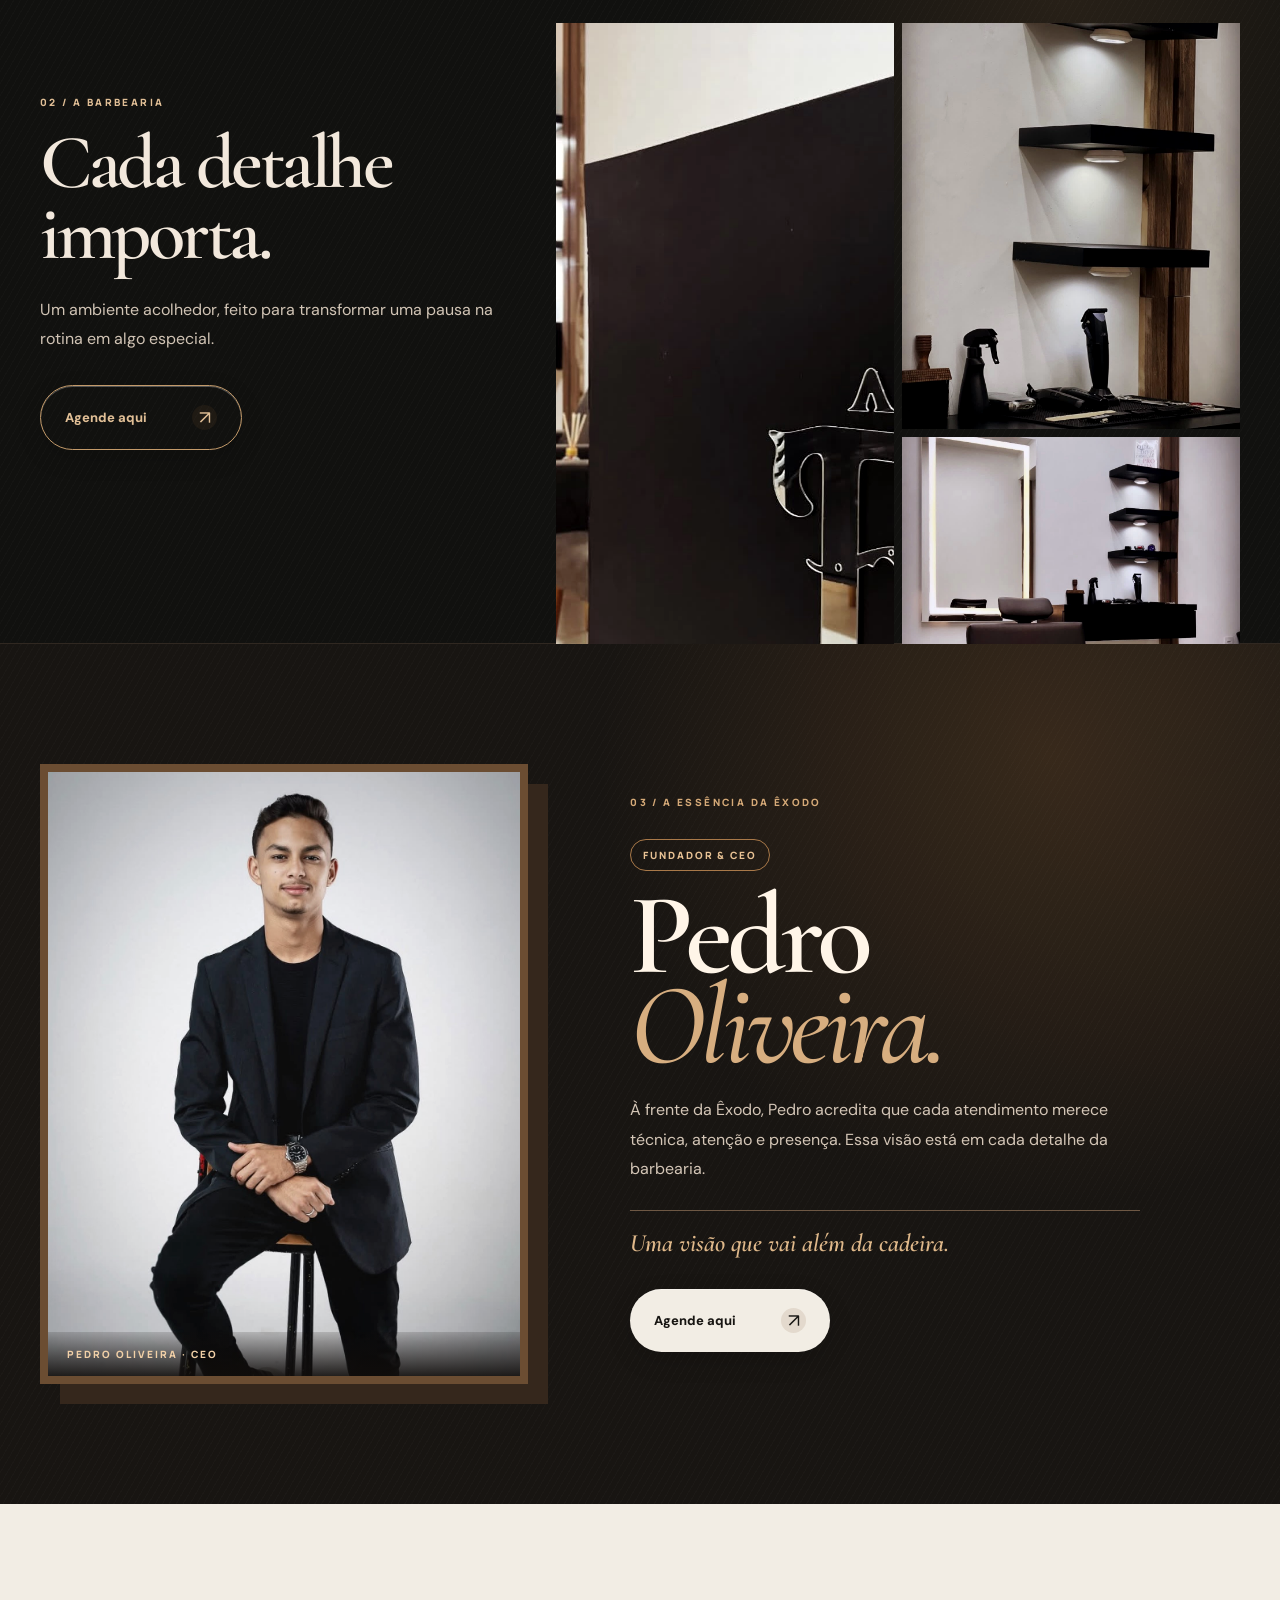
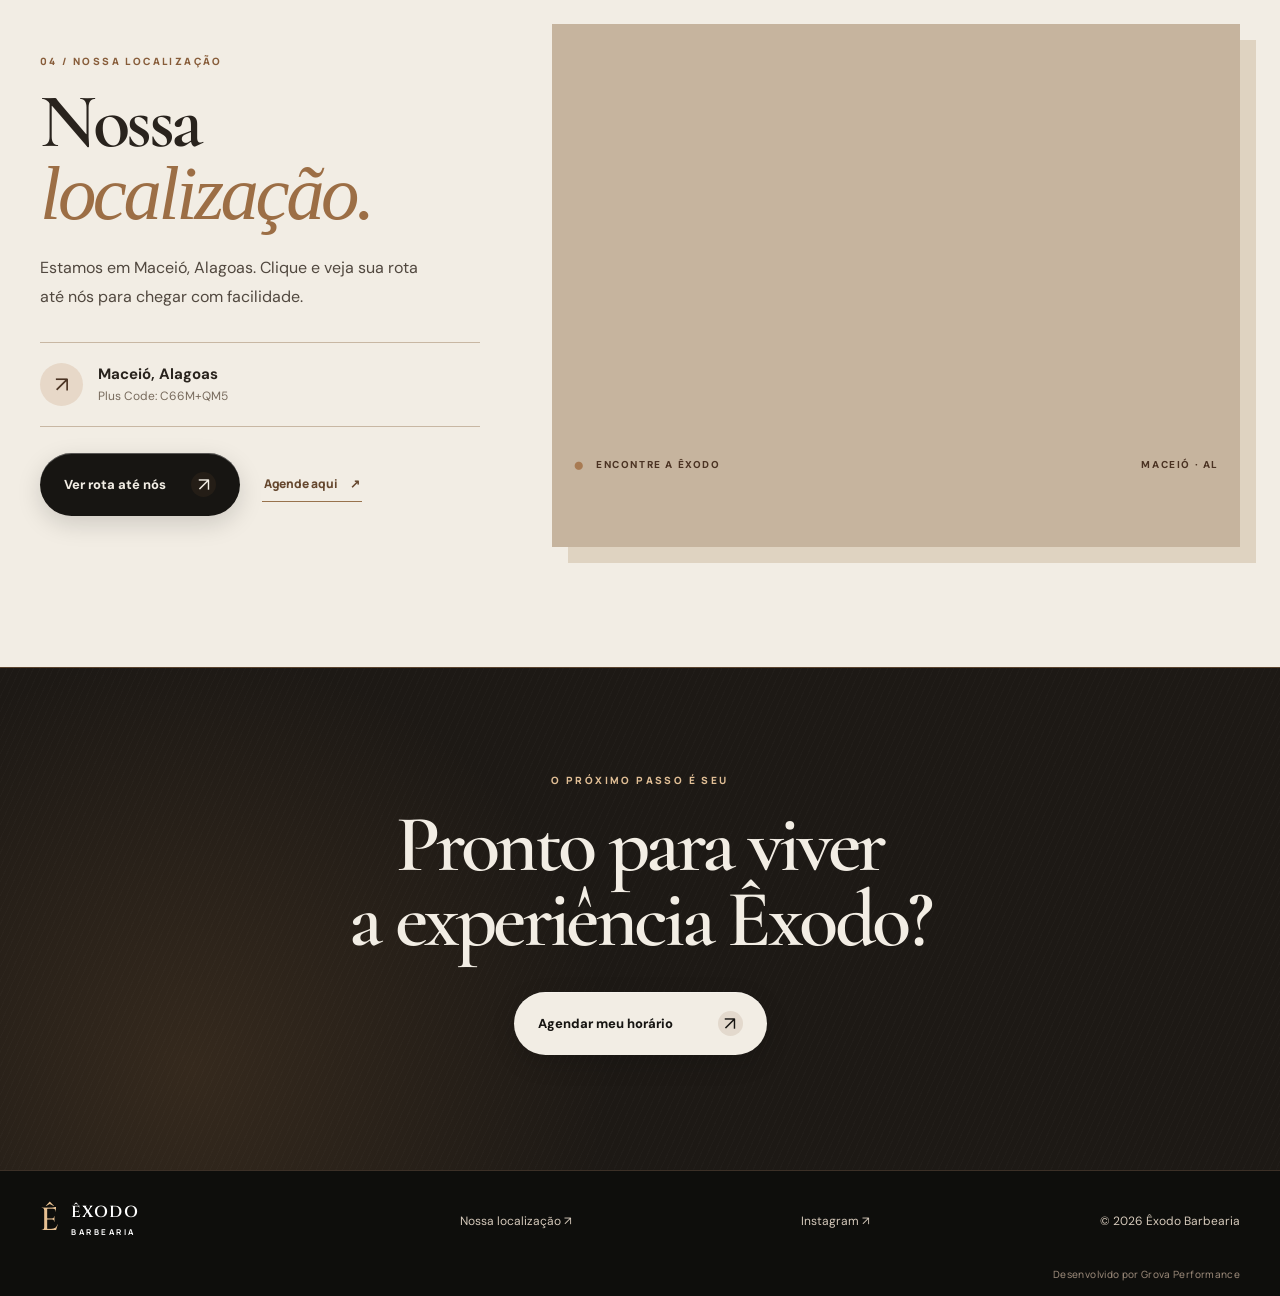
==== commit 33a4d36b: "Destaca Pedro Oliveira e amplia acesso ao agendamento" ====
--- a/index.html
+++ b/index.html
@@ -15,7 +15,7 @@
 <body>
   <header class="site-header">
     <a class="brand" href="#inicio" aria-label="Êxodo Barbearia, início"><span class="brand-mark">Ê</span><span class="brand-name">ÊXODO <small>BARBEARIA</small></span></a>
-    <nav id="navigation" aria-label="Navegação principal"><a href="#inicio">Início</a><a href="#experiencia">A experiência</a><a href="agendamento.html">Serviços</a><a href="#espaco">Nosso espaço</a><a href="#localizacao">Localização</a></nav>
+    <nav id="navigation" aria-label="Navegação principal"><a href="#inicio">Início</a><a href="#experiencia">A experiência</a><a href="agendamento.html">Serviços</a><a href="#pedro">Pedro Oliveira</a><a href="#localizacao">Localização</a></nav>
     <a class="header-cta" href="agendamento.html">Agendar horário <span>↗</span></a>
     <button class="menu-toggle" aria-label="Abrir menu" aria-expanded="false">☰</button>
   </header>
@@ -26,12 +26,13 @@
       <div class="hero-content wrap"><div class="eyebrow"><span class="line"></span> SUA MELHOR VERSÃO COMEÇA AQUI</div><h1>Mais que um corte.<br><em>Uma experiência.</em></h1><p>Um espaço feito para quem valoriza cuidado, estilo e os detalhes que fazem a diferença.</p><div class="hero-actions"><a class="button button-light" href="agendamento.html">Agendar meu horário <span>↗</span></a><a class="text-link" href="#experiencia">Conheça a Êxodo <span>↓</span></a></div></div>
       <div class="hero-bottom wrap"><span>ÊXODO BARBEARIA · MACEIÓ</span><span>ESTILO EM CADA DETALHE</span></div>
     </section>
-    <section class="intro section wrap" id="experiencia"><div class="section-label">01 / A EXPERIÊNCIA</div><div><h2>O tempo é seu.<br><span>O cuidado é nosso.</span></h2><p>Na Êxodo, cada visita é um convite para desacelerar. Técnica, atenção e um ambiente pensado para você sair daqui se sentindo ainda melhor.</p><a href="#espaco" class="underline-link">Explore nosso espaço <span>↗</span></a></div><div class="intro-stamp"><span>Ê</span><small>ÊXODO<br>BARBEARIA</small></div></section>
-    <section class="space section" id="espaco"><div class="wrap space-layout"><div class="space-copy"><div class="section-label">02 / NOSSO ESPAÇO</div><h2>Seu momento<br>começa aqui.</h2><p>Um ambiente acolhedor, feito para transformar uma pausa na rotina em algo especial.</p><a class="button button-dark" href="agendamento.html">Agendar meu horário <span>↗</span></a></div><div class="space-gallery"><img src="estrutura-exodo.jpeg" alt="Recepção da Êxodo Barbearia" /><img src="estrutura-exodo2.jpeg" alt="Cadeira e estação de atendimento da Êxodo" /><img src="estrutura-exodo3.jpeg" alt="Detalhes do espaço da Êxodo" /></div></div></section>
-    <section class="founder section"><div class="wrap founder-layout"><div class="founder-photo"><img src="pedrooliveira-ceo-exodo.jpeg" alt="Pedro Oliveira, fundador da Êxodo Barbearia" /></div><div class="founder-copy"><div class="section-label">03 / QUEM ESTÁ POR TRÁS</div><h2>Uma visão que vai<br>além da cadeira.</h2><p>Conheça Pedro Oliveira, à frente da Êxodo. Uma barbearia construída com atenção à experiência de cada pessoa que entra pela porta.</p><div class="founder-name">Pedro Oliveira <span>· Êxodo Barbearia</span></div></div></div></section>
-    <section class="location section" id="localizacao"><div class="wrap location-layout"><div class="location-copy"><div class="section-label">04 / NOSSA LOCALIZAÇÃO</div><h2>Nossa<br><span>localização.</span></h2><p>Seu próximo momento na Êxodo começa aqui. Veja o ponto no mapa e trace a melhor rota para chegar.</p><div class="location-details"><span class="location-icon" aria-hidden="true">↗</span><div><strong>Maceió, Alagoas</strong><small>Plus Code: C66M+QM5</small></div></div><a class="button button-dark location-button" href="https://maps.app.goo.gl/h9HuEcbDPDFx8FQZ6?g_st=ic" target="_blank" rel="noopener noreferrer" aria-label="Abrir localização no Google Maps">Abrir no Google Maps <span>↗</span></a></div><div class="location-map"><iframe title="Mapa da localização da Êxodo em Maceió" src="https://www.google.com/maps?q=-9.5881111,-35.7657778&amp;z=16&amp;output=embed" loading="lazy" referrerpolicy="no-referrer-when-downgrade" allowfullscreen></iframe><div class="map-caption"><span class="map-pin" aria-hidden="true">●</span><span>ENCONTRE A ÊXODO</span><span>MACEIÓ · AL</span></div></div></div></section>
+    <section class="intro section wrap" id="experiencia"><div class="section-label">01 / A EXPERIÊNCIA</div><div><h2>O tempo é seu.<br><span>O cuidado é nosso.</span></h2><p>Na Êxodo, cada visita é um convite para desacelerar. Técnica, atenção e um ambiente pensado para você sair daqui se sentindo ainda melhor.</p><a href="agendamento.html" class="button button-dark intro-booking">Agende aqui <span>↗</span></a></div><div class="intro-stamp"><span>Ê</span><small>ÊXODO<br>BARBEARIA</small></div></section>
+    <section class="space section" id="espaco"><div class="wrap space-layout"><div class="space-copy"><div class="section-label">02 / A BARBEARIA</div><h2>Cada detalhe<br>importa.</h2><p>Um ambiente acolhedor, feito para transformar uma pausa na rotina em algo especial.</p><a class="button button-dark" href="agendamento.html">Agende aqui <span>↗</span></a></div><div class="space-gallery"><img src="estrutura-exodo.jpeg" alt="Recepção da Êxodo Barbearia" /><img src="estrutura-exodo2.jpeg" alt="Cadeira e estação de atendimento da Êxodo" /><img src="estrutura-exodo3.jpeg" alt="Detalhes do ambiente da Êxodo" /></div></div></section>
+    <section class="founder section" id="pedro"><div class="wrap founder-layout"><div class="founder-photo"><img src="pedrooliveira-ceo-exodo.jpeg" alt="Pedro Oliveira, CEO da Êxodo Barbearia" /><span class="founder-photo-caption">PEDRO OLIVEIRA · CEO</span></div><div class="founder-copy"><div class="section-label">03 / A ESSÊNCIA DA ÊXODO</div><span class="founder-role">FUNDADOR &amp; CEO</span><h2>Pedro<br><em>Oliveira.</em></h2><p>À frente da Êxodo, Pedro acredita que cada atendimento merece técnica, atenção e presença. Essa visão está em cada detalhe da barbearia.</p><div class="founder-signature">Uma visão que vai além da cadeira.</div><a class="button button-light" href="agendamento.html">Agende aqui <span>↗</span></a></div></div></section>
+    <section class="location section" id="localizacao"><div class="wrap location-layout"><div class="location-copy"><div class="section-label">04 / NOSSA LOCALIZAÇÃO</div><h2>Nossa<br><span>localização.</span></h2><p>Estamos em Maceió, Alagoas. Clique e veja sua rota até nós para chegar com facilidade.</p><div class="location-details"><span class="location-icon" aria-hidden="true">↗</span><div><strong>Maceió, Alagoas</strong><small>Plus Code: C66M+QM5</small></div></div><div class="location-actions"><a class="button button-dark location-button" href="https://maps.app.goo.gl/h9HuEcbDPDFx8FQZ6?g_st=ic" target="_blank" rel="noopener noreferrer" aria-label="Ver rota até a Êxodo no Google Maps">Ver rota até nós <span>↗</span></a><a class="location-booking-link" href="agendamento.html">Agende aqui <span>↗</span></a></div></div><div class="location-map"><iframe title="Mapa da localização da Êxodo em Maceió" src="https://www.google.com/maps?q=-9.5881111,-35.7657778&amp;z=16&amp;output=embed" loading="lazy" referrerpolicy="no-referrer-when-downgrade" allowfullscreen></iframe><div class="map-caption"><span class="map-pin" aria-hidden="true">●</span><span>ENCONTRE A ÊXODO</span><span>MACEIÓ · AL</span></div></div></div></section>
     <section class="final-cta"><div class="wrap"><div class="section-label">O PRÓXIMO PASSO É SEU</div><h2>Pronto para viver<br>a experiência Êxodo?</h2><a class="button button-light" href="agendamento.html">Agendar meu horário <span>↗</span></a></div></section>
   </main>
+  <a class="mobile-booking-cta" href="agendamento.html" aria-label="Agende aqui: abrir agendamento">Agende aqui <span>↗</span></a>
   <footer><div class="wrap footer-inner"><a class="brand" href="#inicio"><span class="brand-mark">Ê</span><span class="brand-name">ÊXODO <small>BARBEARIA</small></span></a><a href="#localizacao">Nossa localização ↗</a><a href="https://www.instagram.com/exodobarbearia_mcz/" target="_blank" rel="noopener noreferrer">Instagram ↗</a><span>© 2026 Êxodo Barbearia</span><small class="footer-credit">Desenvolvido por Grova Performance</small></div></footer>
   <script src="button-effects.js"></script>
   <script src="script.js"></script>
--- a/premium.css
+++ b/premium.css
@@ -364,3 +364,25 @@
 .complete-actions .button { padding:13px 18px; gap:30px; }
 .complete-home { color:#6a4a2e; font-size:12px; font-weight:800; border-bottom:1px solid #a98566; padding:7px 0; }
 @media(max-width:680px) { .footer-inner { padding-bottom:58px; } .footer-credit { left:0; right:auto; bottom:20px; } .booking-complete { padding:30px 24px; } .booking-complete h2 { font-size:40px; } .schedule-times { scroll-margin-top:80px; } }
+
+/* Página inicial: Pedro em destaque e acesso constante ao agendamento */
+.intro-booking { margin-top:25px; }
+.founder { overflow:hidden; background:radial-gradient(circle at 82% 13%,rgba(165,111,60,.21),transparent 35%),repeating-linear-gradient(120deg,rgba(255,255,255,.014) 0 1px,transparent 1px 6px),#181512; color:#f2e8dc; }
+.founder::before { opacity:.23; }
+.founder-layout { grid-template-columns:.8fr 1fr; gap:clamp(45px,8vw,115px); align-items:center; }
+.founder-photo { position:relative; height:620px; margin:0; border:8px solid #6b4d32; background:#4a3527; box-shadow:20px 20px 0 #35271c; }
+.founder-photo img { filter:saturate(.8) contrast(1.08); }
+.founder-photo-caption { position:absolute; left:0; right:0; bottom:0; padding:15px 19px; background:linear-gradient(0deg,rgba(16,13,11,.9),rgba(16,13,11,.15)); color:#f1d0a7; font:800 10px 'Manrope',sans-serif; letter-spacing:.2em; }
+.founder .section-label { color:#d6aa78; }
+.founder-role { display:inline-block; margin:30px 0 0; padding:8px 12px; border:1px solid #a97949; border-radius:999px; color:#e8c294; font:800 10px 'Manrope',sans-serif; letter-spacing:.19em; }
+.founder h2 { margin:20px 0 24px; font-size:clamp(80px,9vw,132px); line-height:.78; color:#fff5e8; }
+.founder h2 em { font-weight:500; color:#d7ae80; }
+.founder p { max-width:500px; color:#d4c6b7; font-size:16px; }
+.founder-signature { max-width:510px; margin:26px 0 31px; padding:17px 0 0; border-top:1px solid #6e5844; font:italic 600 25px 'Cormorant Garamond',Georgia,serif; color:#dfb88a; }
+.founder .button-light { width:max-content; }
+.location-actions { display:flex; flex-wrap:wrap; align-items:center; gap:14px 22px; }
+.location-booking-link { display:inline-flex; align-items:center; gap:12px; border-bottom:1px solid #98724c; padding:9px 2px; color:#65472e; font:800 12px 'Manrope',sans-serif; }
+.location-booking-link:hover { color:#a36a3b; }
+.mobile-booking-cta { display:none; }
+@media(max-width:900px) { .founder-layout { gap:45px; } .founder-photo { height:510px; } .founder h2 { font-size:clamp(75px,10vw,100px); } }
+@media(max-width:680px) { body:not(.booking-page) { padding-bottom:72px; } .founder { padding-top:80px; padding-bottom:88px; } .founder-layout { display:flex; flex-direction:column; align-items:stretch; gap:43px; } .founder-photo { width:calc(100% - 12px); height:490px; margin:0; box-shadow:12px 12px 0 #35271c; } .founder h2 { font-size:clamp(78px,22vw,105px); } .founder-role { margin-top:24px; } .founder-signature { font-size:23px; } .location-actions { align-items:flex-start; flex-direction:column; gap:12px; } .mobile-booking-cta { position:fixed; z-index:80; display:flex; align-items:center; justify-content:space-between; left:16px; right:16px; bottom:max(12px,env(safe-area-inset-bottom)); min-height:52px; padding:11px 12px 11px 20px; border:1px solid #dbb386; border-radius:999px; background:#201811; color:#f4e9da; box-shadow:0 10px 34px #0008; font:800 13px 'Manrope',sans-serif; } .mobile-booking-cta span { display:grid; place-items:center; width:29px; height:29px; border-radius:50%; background:#d8af7d; color:#281b10; font-size:18px; font-weight:500; } }
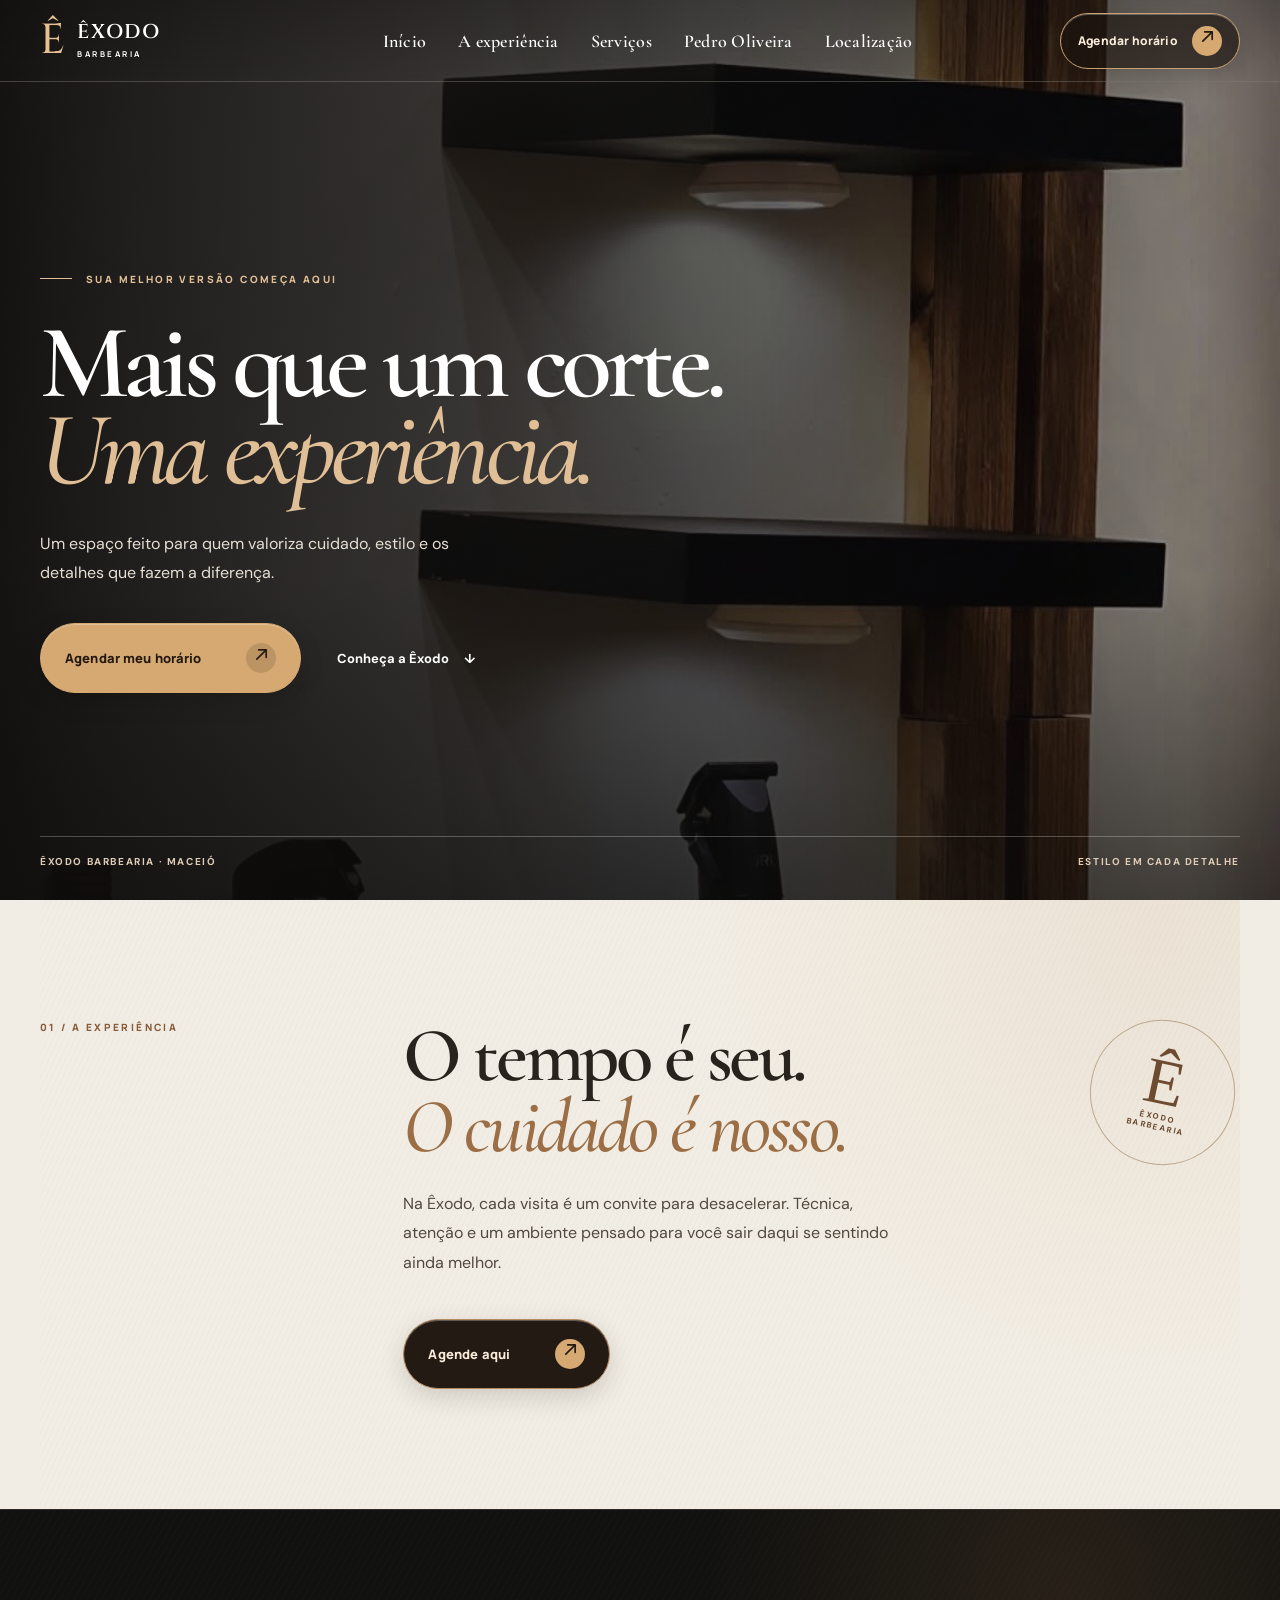
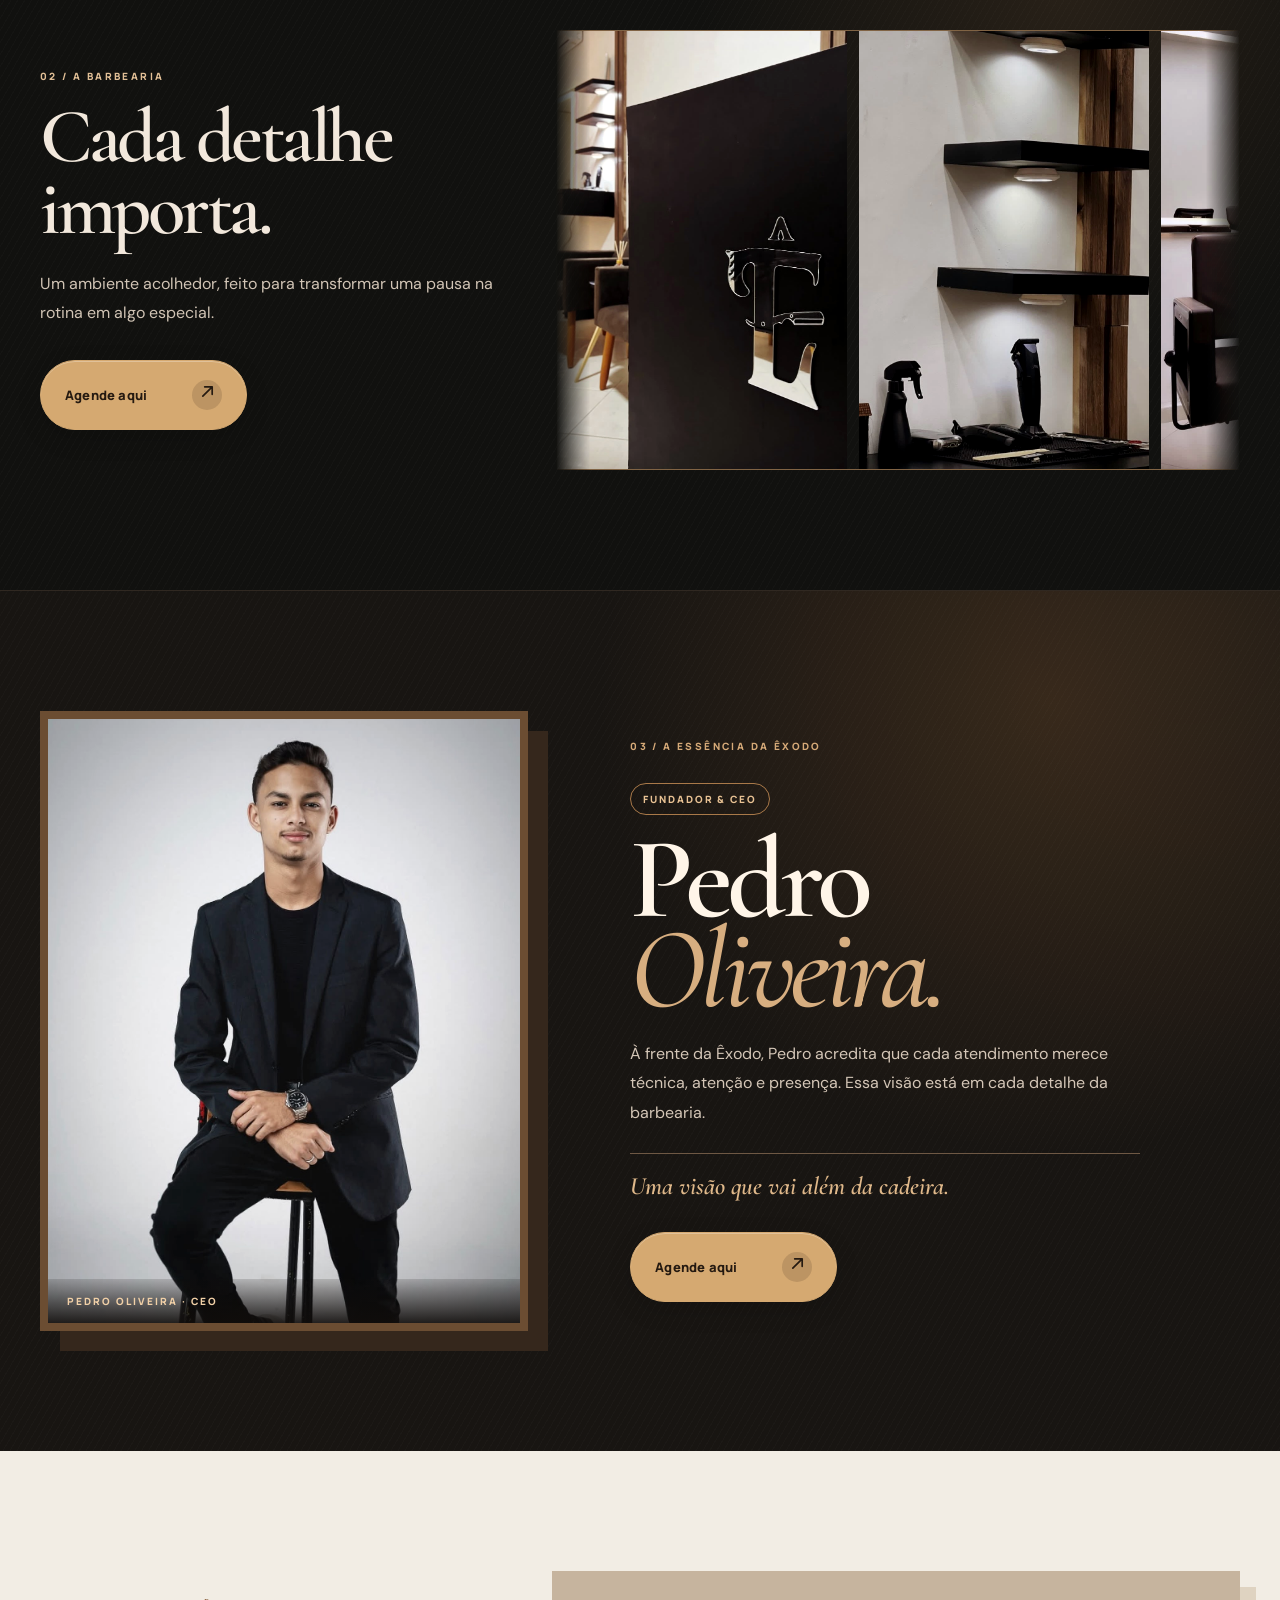
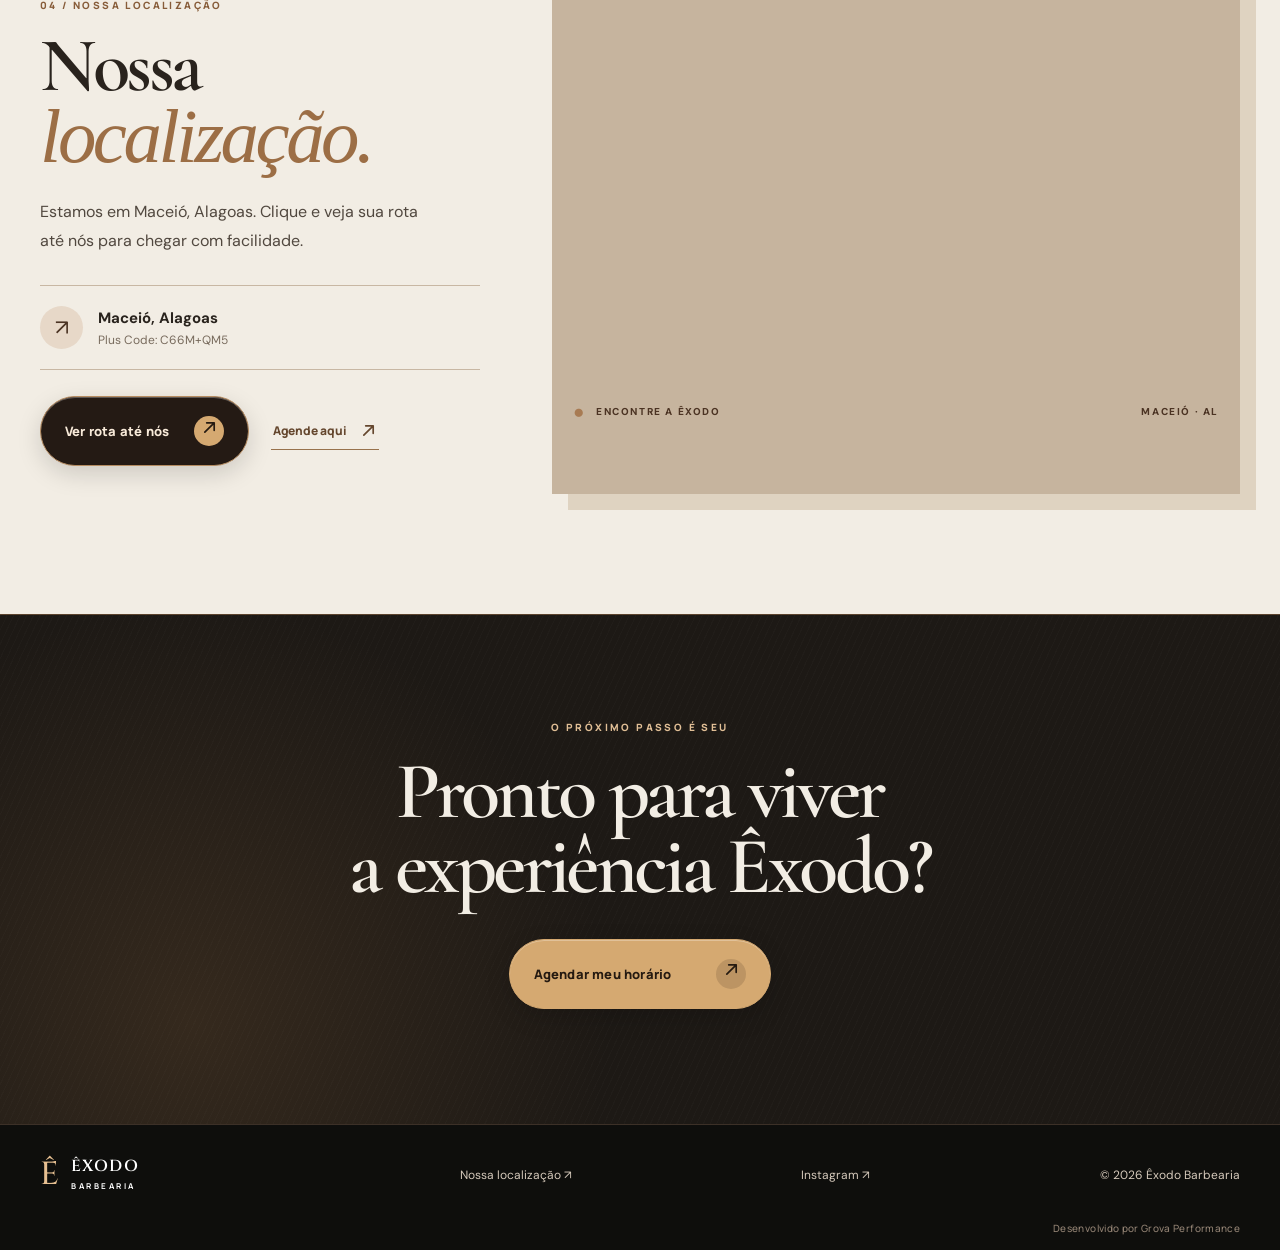
==== commit 322f9fa6: "Anima galeria da barbearia e padroniza botões" ====
--- a/index.html
+++ b/index.html
@@ -27,7 +27,7 @@
       <div class="hero-bottom wrap"><span>ÊXODO BARBEARIA · MACEIÓ</span><span>ESTILO EM CADA DETALHE</span></div>
     </section>
     <section class="intro section wrap" id="experiencia"><div class="section-label">01 / A EXPERIÊNCIA</div><div><h2>O tempo é seu.<br><span>O cuidado é nosso.</span></h2><p>Na Êxodo, cada visita é um convite para desacelerar. Técnica, atenção e um ambiente pensado para você sair daqui se sentindo ainda melhor.</p><a href="agendamento.html" class="button button-dark intro-booking">Agende aqui <span>↗</span></a></div><div class="intro-stamp"><span>Ê</span><small>ÊXODO<br>BARBEARIA</small></div></section>
-    <section class="space section" id="espaco"><div class="wrap space-layout"><div class="space-copy"><div class="section-label">02 / A BARBEARIA</div><h2>Cada detalhe<br>importa.</h2><p>Um ambiente acolhedor, feito para transformar uma pausa na rotina em algo especial.</p><a class="button button-dark" href="agendamento.html">Agende aqui <span>↗</span></a></div><div class="space-gallery"><img src="estrutura-exodo.jpeg" alt="Recepção da Êxodo Barbearia" /><img src="estrutura-exodo2.jpeg" alt="Cadeira e estação de atendimento da Êxodo" /><img src="estrutura-exodo3.jpeg" alt="Detalhes do ambiente da Êxodo" /></div></div></section>
+    <section class="space section" id="espaco"><div class="wrap space-layout"><div class="space-copy"><div class="section-label">02 / A BARBEARIA</div><h2>Cada detalhe<br>importa.</h2><p>Um ambiente acolhedor, feito para transformar uma pausa na rotina em algo especial.</p><a class="button button-dark" href="agendamento.html">Agende aqui <span>↗</span></a></div><div class="space-gallery" aria-label="Ambientes da Êxodo Barbearia"><div class="space-gallery-track"><div class="space-gallery-group"><img src="estrutura-exodo.jpeg" alt="Recepção da Êxodo Barbearia" loading="lazy" /><img src="estrutura-exodo2.jpeg" alt="Cadeira e estação de atendimento da Êxodo" loading="lazy" /><img src="estrutura-exodo3.jpeg" alt="Detalhes do ambiente da Êxodo" loading="lazy" /></div><div class="space-gallery-group" aria-hidden="true"><img src="estrutura-exodo.jpeg" alt="" loading="lazy" /><img src="estrutura-exodo2.jpeg" alt="" loading="lazy" /><img src="estrutura-exodo3.jpeg" alt="" loading="lazy" /></div></div></div></div></section>
     <section class="founder section" id="pedro"><div class="wrap founder-layout"><div class="founder-photo"><img src="pedrooliveira-ceo-exodo.jpeg" alt="Pedro Oliveira, CEO da Êxodo Barbearia" /><span class="founder-photo-caption">PEDRO OLIVEIRA · CEO</span></div><div class="founder-copy"><div class="section-label">03 / A ESSÊNCIA DA ÊXODO</div><span class="founder-role">FUNDADOR &amp; CEO</span><h2>Pedro<br><em>Oliveira.</em></h2><p>À frente da Êxodo, Pedro acredita que cada atendimento merece técnica, atenção e presença. Essa visão está em cada detalhe da barbearia.</p><div class="founder-signature">Uma visão que vai além da cadeira.</div><a class="button button-light" href="agendamento.html">Agende aqui <span>↗</span></a></div></div></section>
     <section class="location section" id="localizacao"><div class="wrap location-layout"><div class="location-copy"><div class="section-label">04 / NOSSA LOCALIZAÇÃO</div><h2>Nossa<br><span>localização.</span></h2><p>Estamos em Maceió, Alagoas. Clique e veja sua rota até nós para chegar com facilidade.</p><div class="location-details"><span class="location-icon" aria-hidden="true">↗</span><div><strong>Maceió, Alagoas</strong><small>Plus Code: C66M+QM5</small></div></div><div class="location-actions"><a class="button button-dark location-button" href="https://maps.app.goo.gl/h9HuEcbDPDFx8FQZ6?g_st=ic" target="_blank" rel="noopener noreferrer" aria-label="Ver rota até a Êxodo no Google Maps">Ver rota até nós <span>↗</span></a><a class="location-booking-link" href="agendamento.html">Agende aqui <span>↗</span></a></div></div><div class="location-map"><iframe title="Mapa da localização da Êxodo em Maceió" src="https://www.google.com/maps?q=-9.5881111,-35.7657778&amp;z=16&amp;output=embed" loading="lazy" referrerpolicy="no-referrer-when-downgrade" allowfullscreen></iframe><div class="map-caption"><span class="map-pin" aria-hidden="true">●</span><span>ENCONTRE A ÊXODO</span><span>MACEIÓ · AL</span></div></div></div></section>
     <section class="final-cta"><div class="wrap"><div class="section-label">O PRÓXIMO PASSO É SEU</div><h2>Pronto para viver<br>a experiência Êxodo?</h2><a class="button button-light" href="agendamento.html">Agendar meu horário <span>↗</span></a></div></section>
--- a/premium.css
+++ b/premium.css
@@ -386,3 +386,42 @@
 .mobile-booking-cta { display:none; }
 @media(max-width:900px) { .founder-layout { gap:45px; } .founder-photo { height:510px; } .founder h2 { font-size:clamp(75px,10vw,100px); } }
 @media(max-width:680px) { body:not(.booking-page) { padding-bottom:72px; } .founder { padding-top:80px; padding-bottom:88px; } .founder-layout { display:flex; flex-direction:column; align-items:stretch; gap:43px; } .founder-photo { width:calc(100% - 12px); height:490px; margin:0; box-shadow:12px 12px 0 #35271c; } .founder h2 { font-size:clamp(78px,22vw,105px); } .founder-role { margin-top:24px; } .founder-signature { font-size:23px; } .location-actions { align-items:flex-start; flex-direction:column; gap:12px; } .mobile-booking-cta { position:fixed; z-index:80; display:flex; align-items:center; justify-content:space-between; left:16px; right:16px; bottom:max(12px,env(safe-area-inset-bottom)); min-height:52px; padding:11px 12px 11px 20px; border:1px solid #dbb386; border-radius:999px; background:#201811; color:#f4e9da; box-shadow:0 10px 34px #0008; font:800 13px 'Manrope',sans-serif; } .mobile-booking-cta span { display:grid; place-items:center; width:29px; height:29px; border-radius:50%; background:#d8af7d; color:#281b10; font-size:18px; font-weight:500; } }
+
+/* Fotos da barbearia em passagem contínua */
+.space-gallery { display:block; width:100%; height:440px; margin:0; overflow:hidden; border:1px solid #806344; mask-image:linear-gradient(90deg,transparent,#000 5%,#000 95%,transparent); }
+.space-gallery-track { display:flex; width:max-content; height:100%; animation:gallery-drift 42s linear infinite; }
+.space-gallery-group { display:flex; flex:none; gap:12px; height:100%; padding-right:12px; }
+.space-gallery-group img,.space-gallery-group img:first-child { display:block; flex:none; grid-row:auto; width:290px; height:100%; object-fit:cover; object-position:center; filter:saturate(.78) contrast(1.08); }
+.space-gallery-group img:nth-child(2) { object-position:55% center; }
+.space-gallery:hover .space-gallery-track { animation-play-state:paused; }
+@keyframes gallery-drift { to { transform:translateX(-50%); } }
+@media(max-width:900px) { .space-gallery { height:390px; } .space-gallery-group img,.space-gallery-group img:first-child { width:245px; } }
+@media(max-width:680px) { .space-gallery { height:325px; margin-top:38px; } .space-gallery-group img,.space-gallery-group img:first-child { width:230px; } }
+
+/* Botões com a mesma linguagem visual e seta vetorial */
+.button,.header-cta,.service-selection-tray button { min-height:54px; border:1px solid #b58b60; font-family:'Manrope',sans-serif; font-weight:800; letter-spacing:.015em; }
+.button-dark,.booking-page .booking-actions .button-dark { background:#241a14; color:#f8ead9; }
+.button-dark:hover,.booking-page .booking-actions .button-dark:hover { background:#3b2a1d; color:#fff3e5; }
+.button-light,.space .button-dark,.founder .button-light,.final-cta .button-light { background:#d5a971; border-color:#d5a971; color:#251a11; }
+.button-light:hover,.space .button-dark:hover,.founder .button-light:hover,.final-cta .button-light:hover { background:#e7be88; border-color:#e7be88; color:#251a11; }
+.header-cta { background:rgba(25,18,13,.65); color:#f8ead9; border-color:#c9a174; }
+.header-cta:hover { background:#d5a971; color:#251a11; }
+.service-selection-tray button { background:#d5a971; color:#251a11; }
+.mobile-booking-cta { background:#241a14; border-color:#c9a174; color:#f8ead9; }
+.button > span,.header-cta > span,.service-selection-tray button > span,.mobile-booking-cta > span,.location-booking-link > span { font-size:0!important; line-height:0; }
+.button > span,.header-cta > span,.service-selection-tray button > span { flex:none; width:30px; height:30px; background:rgba(40,27,17,.14); }
+.button-dark > span,.header-cta > span { background:#d5a971; color:#251a11; }
+.button-light > span,.space .button-dark > span,.founder .button-light > span,.final-cta .button-light > span { background:rgba(40,27,17,.14); color:#251a11; }
+.mobile-booking-cta > span { background:#d5a971; color:#251a11; }
+.button > span::before,.header-cta > span::before,.service-selection-tray button > span::before,.mobile-booking-cta > span::before,.location-booking-link > span::before { content:''; display:block; width:15px; height:15px; background:currentColor; -webkit-mask:url("data:image/svg+xml,%3Csvg xmlns='http://www.w3.org/2000/svg' viewBox='0 0 16 16'%3E%3Cpath d='M3 13 13 3M5 3h8v8' fill='none' stroke='black' stroke-width='1.8' stroke-linecap='round' stroke-linejoin='round'/%3E%3C/svg%3E") center/contain no-repeat; mask:url("data:image/svg+xml,%3Csvg xmlns='http://www.w3.org/2000/svg' viewBox='0 0 16 16'%3E%3Cpath d='M3 13 13 3M5 3h8v8' fill='none' stroke='black' stroke-width='1.8' stroke-linecap='round' stroke-linejoin='round'/%3E%3C/svg%3E") center/contain no-repeat; }
+.button:hover > span,.header-cta:hover > span,.service-selection-tray button:hover > span { transform:none; }
+.button:hover > span::before,.header-cta:hover > span::before,.service-selection-tray button:hover > span::before,.mobile-booking-cta:hover > span::before { transform:translate(1px,-1px); }
+.button.is-busy > span::before,.header-cta.is-busy > span::before { display:none; }
+.location-booking-link > span { display:inline-grid; place-items:center; width:18px; height:18px; color:currentColor; }
+@media(max-width:680px) { .button { min-height:52px; } .mobile-booking-cta { min-height:54px; } }
+@media(prefers-reduced-motion:reduce) { .space-gallery { overflow-x:auto; mask-image:none; } .space-gallery-track { animation:none; } }
+
+/* Entradas discretas ao percorrer as seções */
+.will-reveal { transform:translateY(14px); transition:opacity .58s ease,transform .58s cubic-bezier(.22,.68,0,1); }
+.space-gallery.will-reveal,.founder-copy.will-reveal,.location-map.will-reveal { transition-delay:.08s; }
+@media(prefers-reduced-motion:reduce) { .will-reveal { opacity:1; transform:none; transition:none; } }
